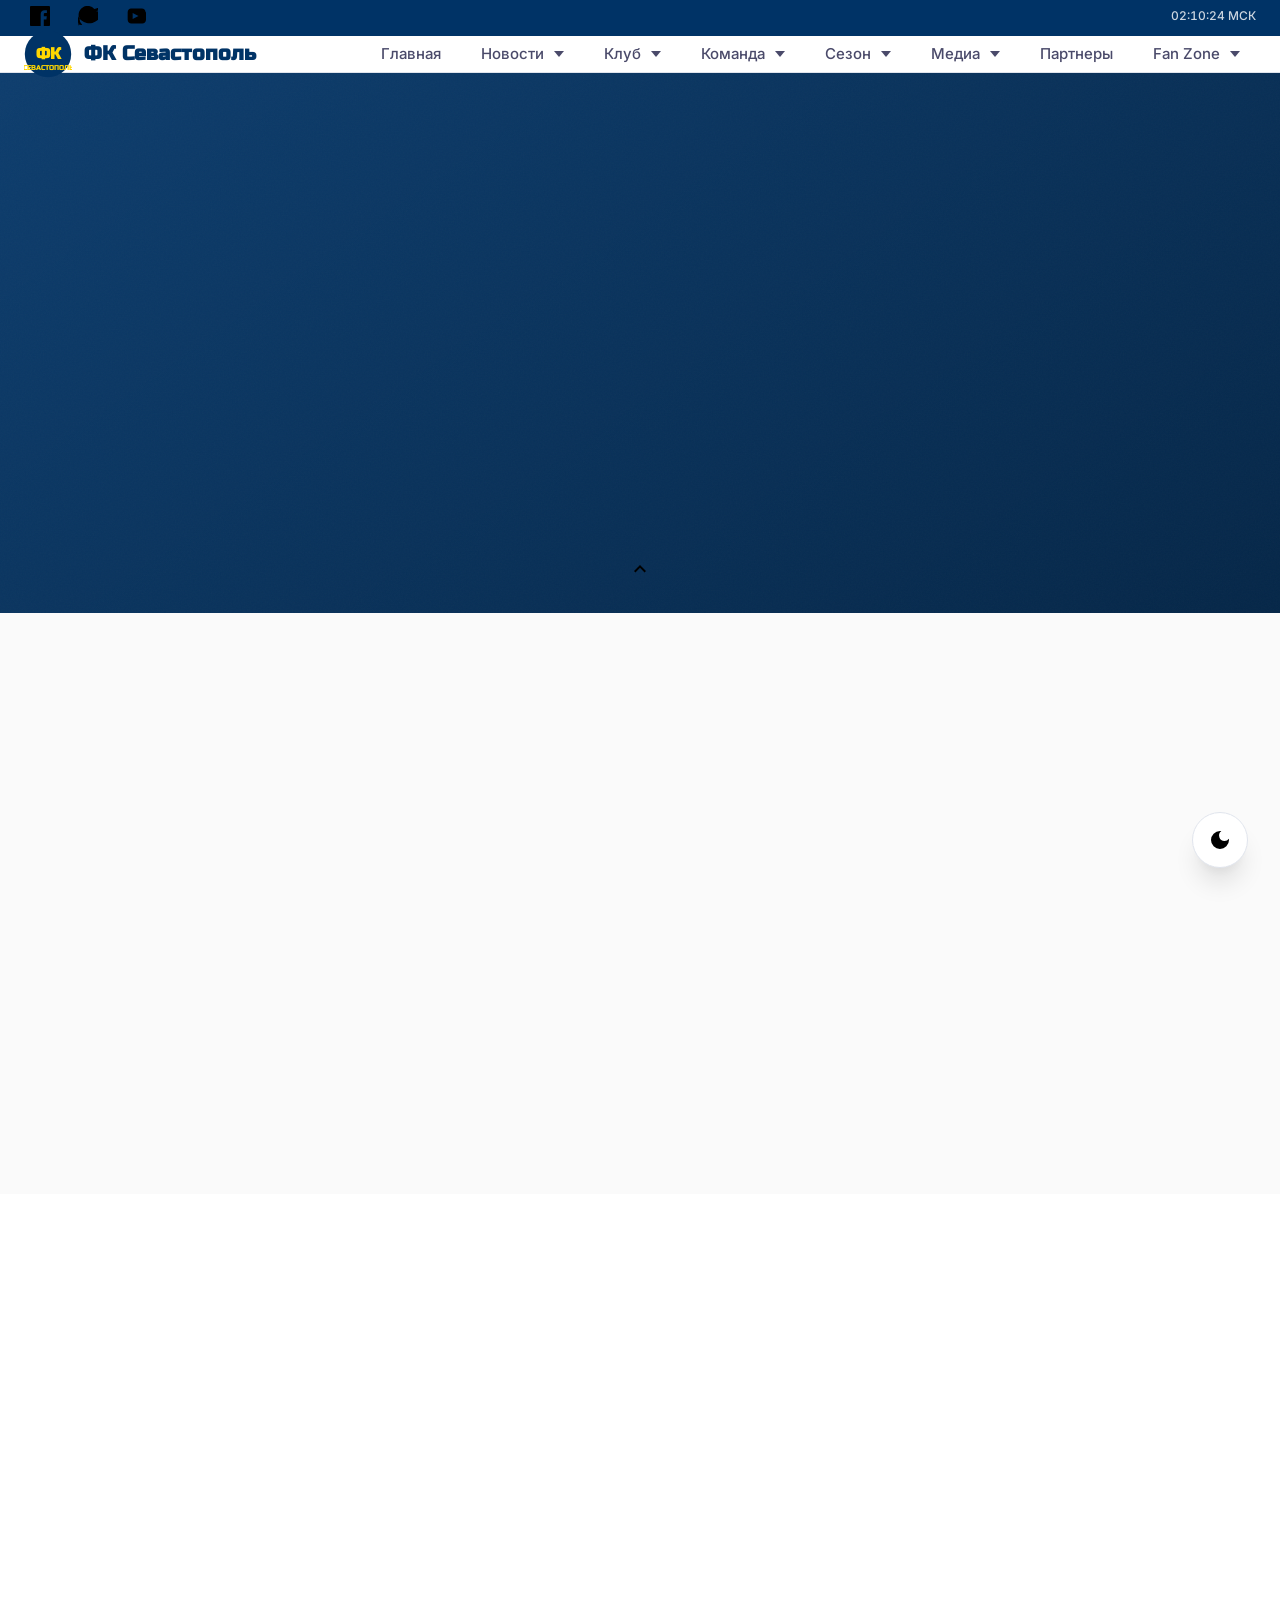
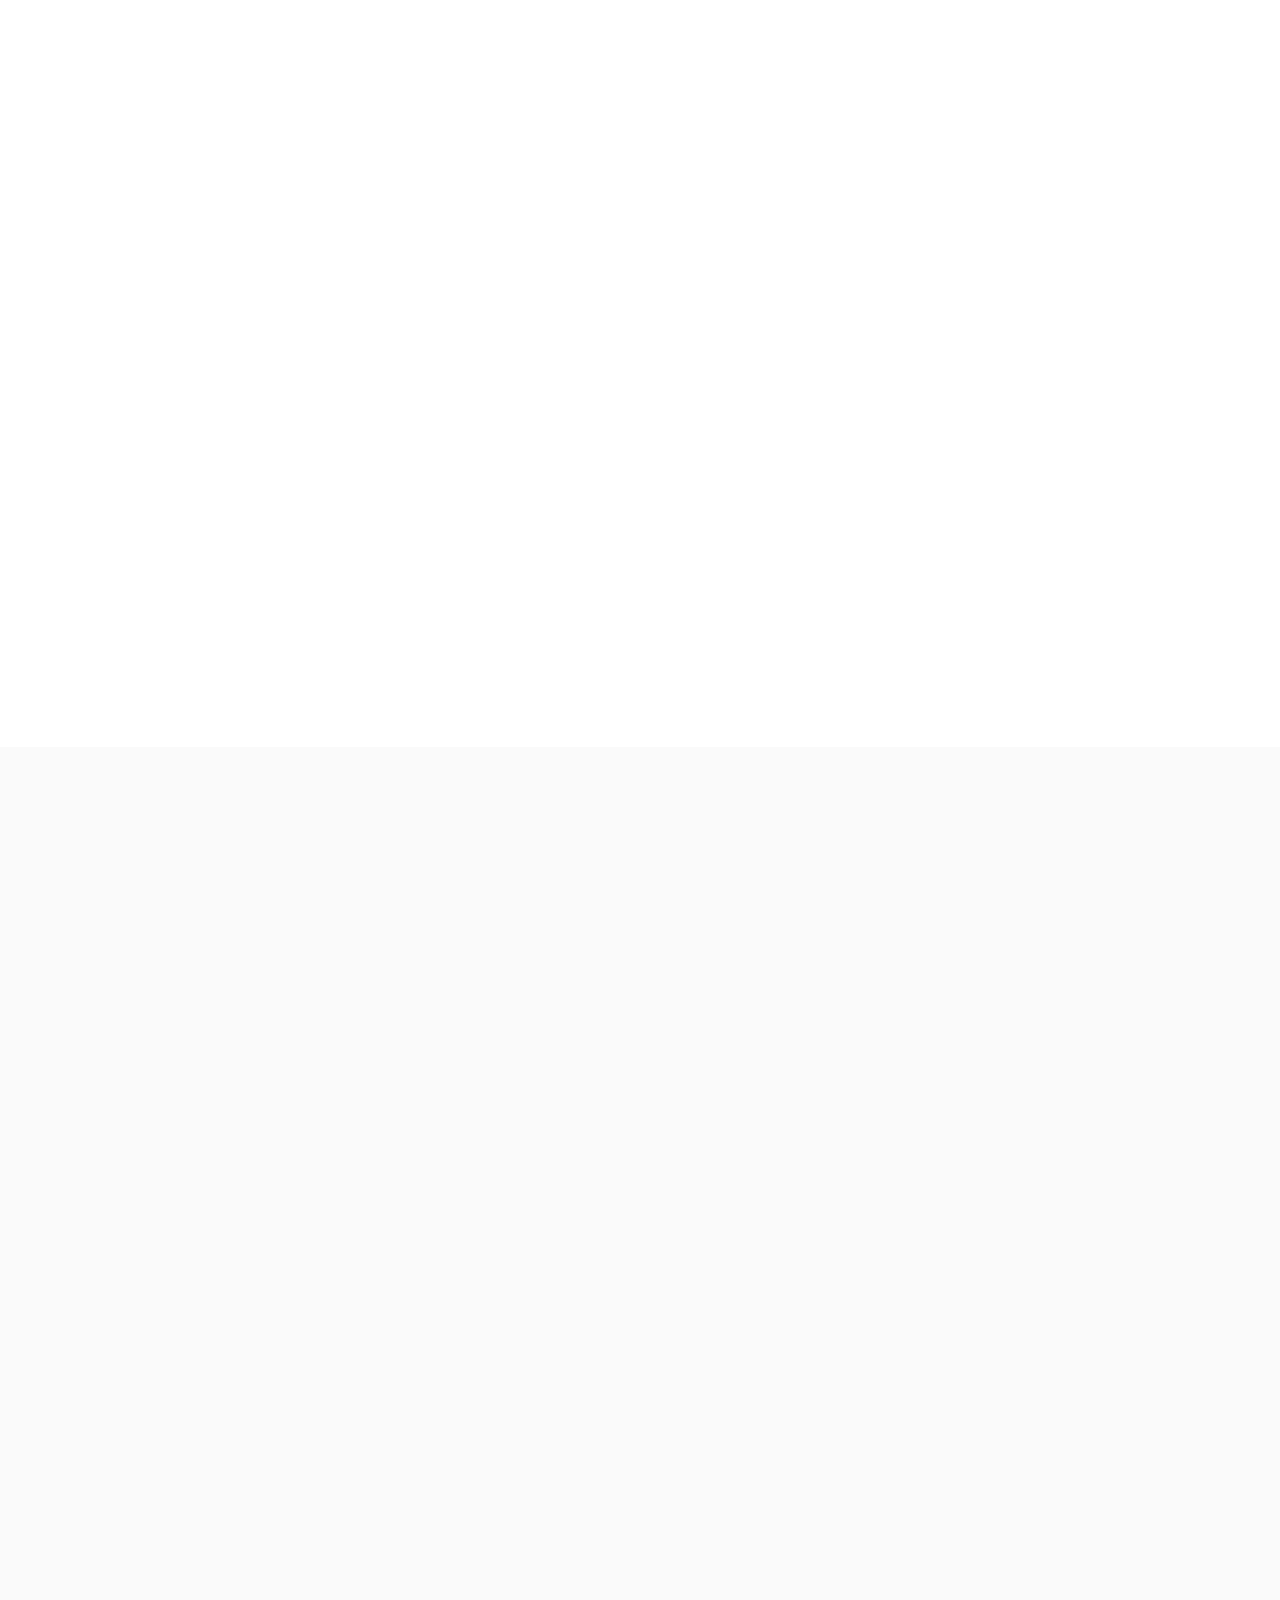
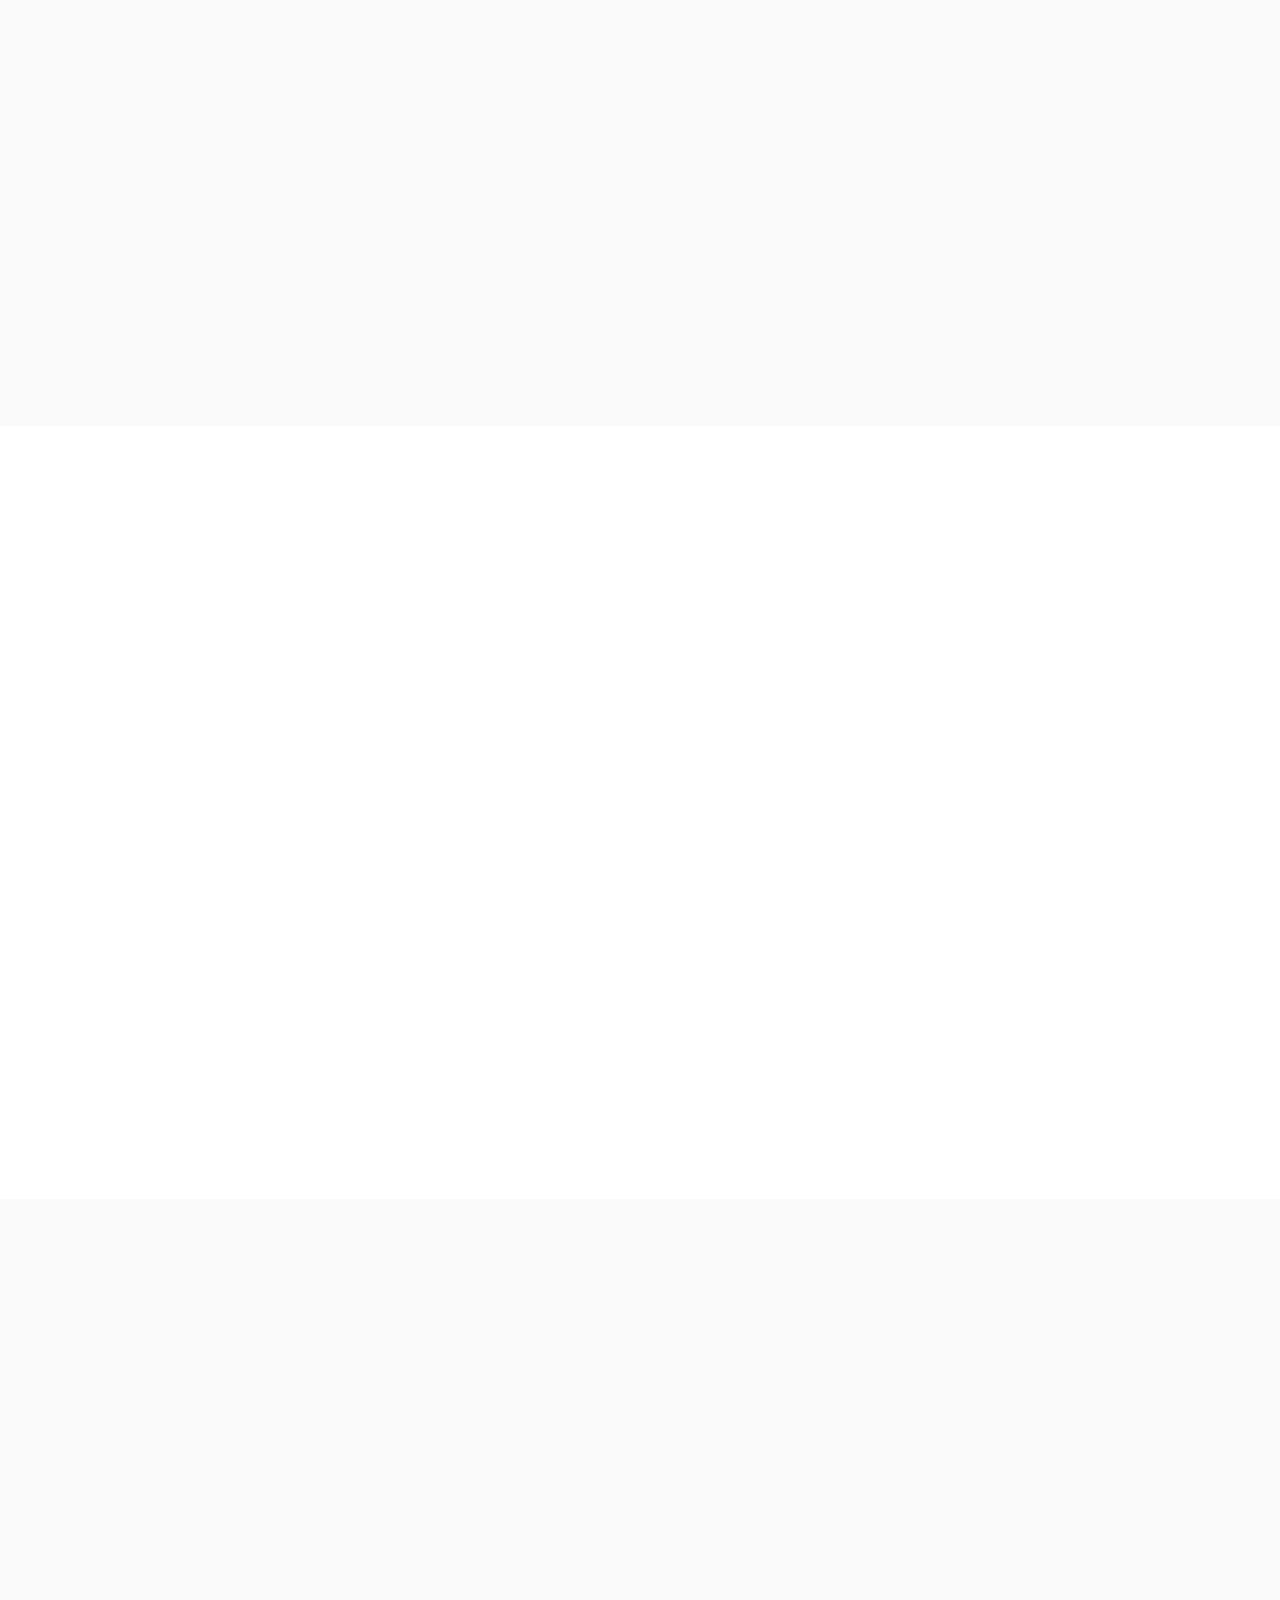
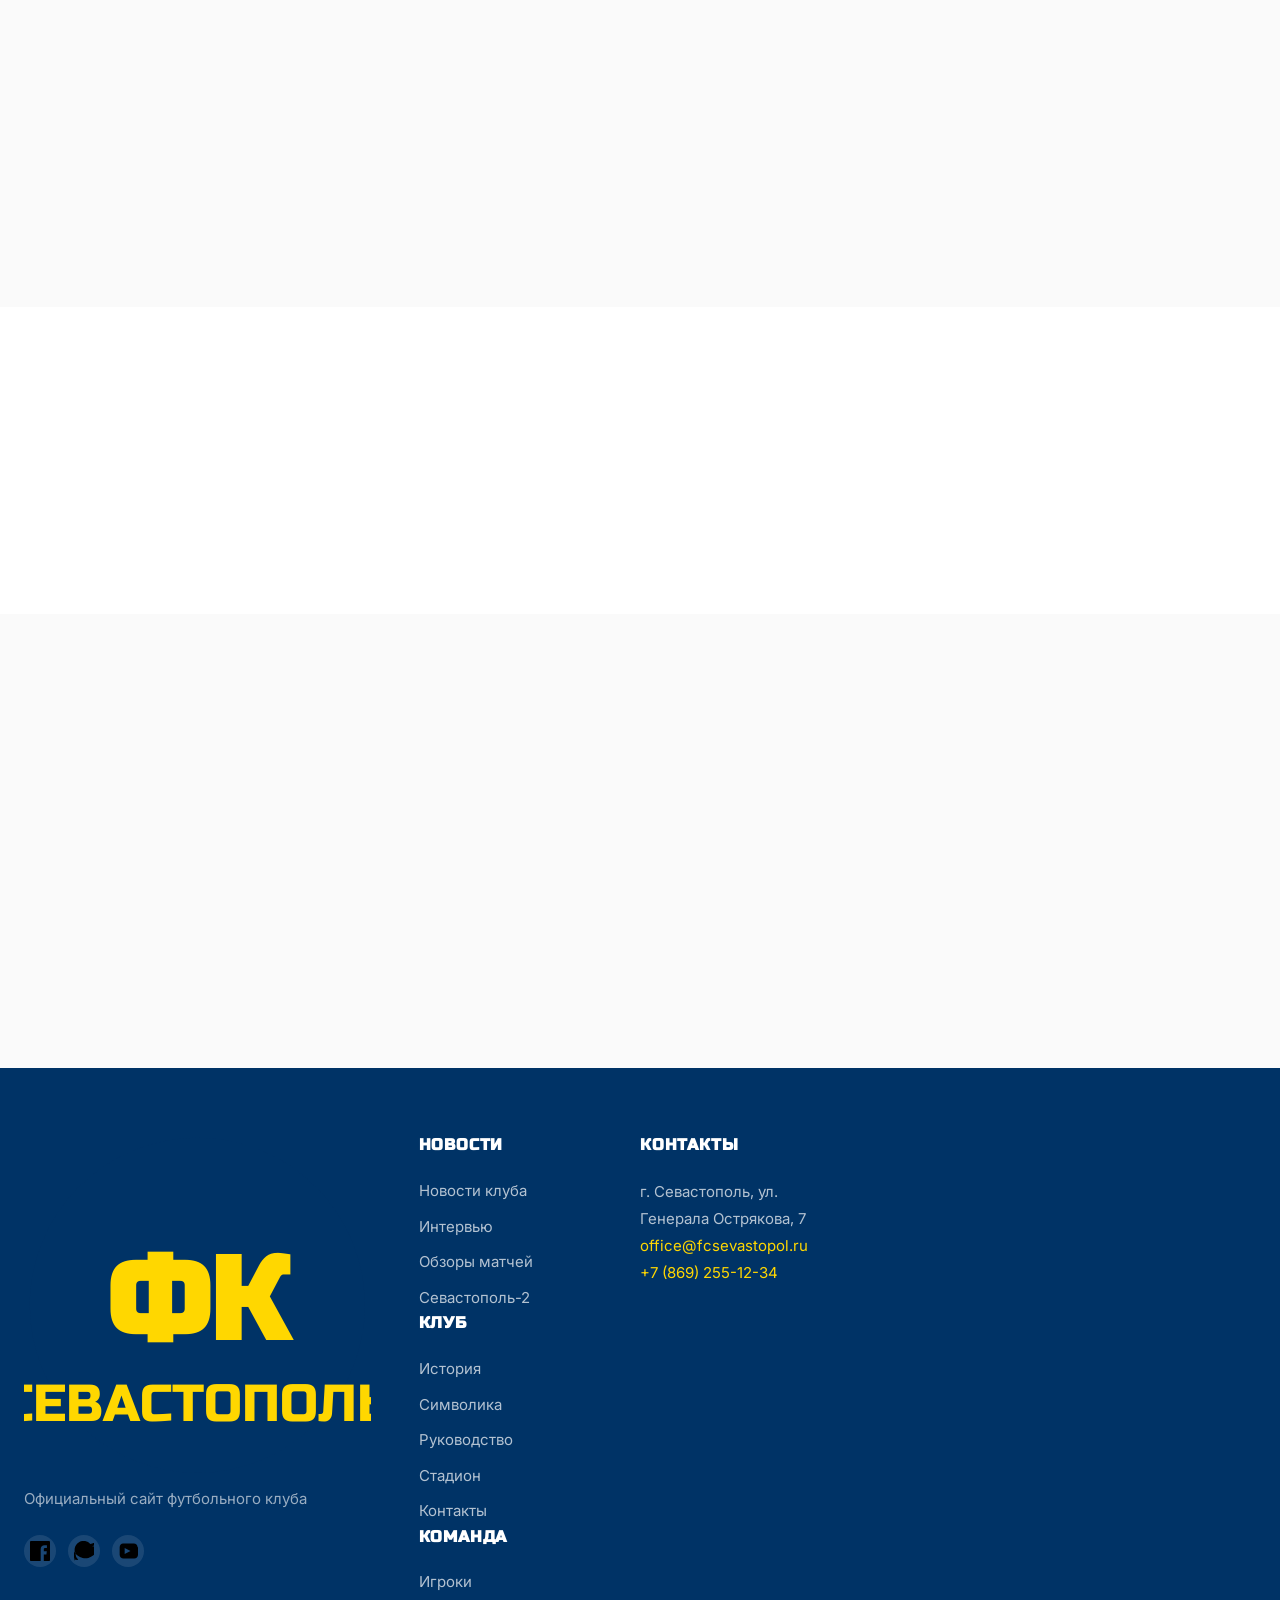
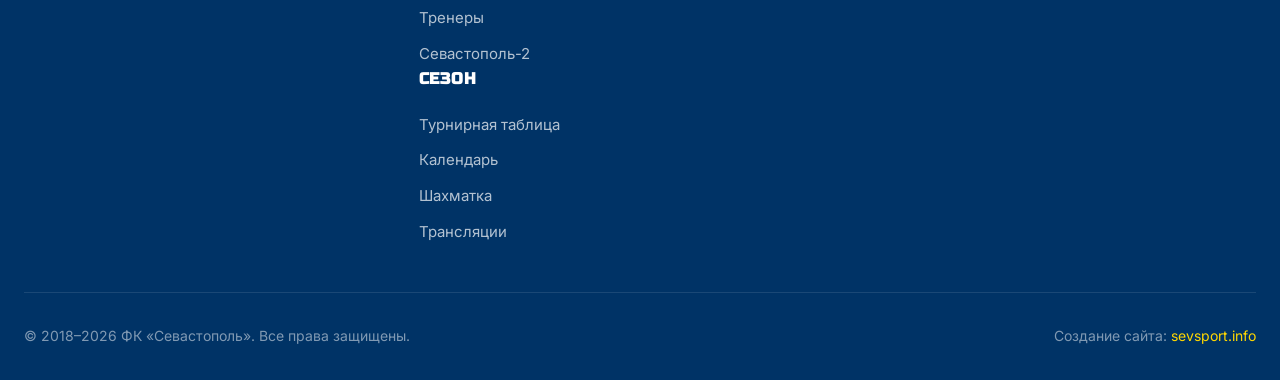
==== index.html @ 40287271 "feat: Initial commit - Modern FC Sevastopol website for GitHub Pages - Ultra-modern responsive desig" ====
<!DOCTYPE html>
<html lang="ru">
<head>
    <meta charset="UTF-8">
    <meta name="viewport" content="width=device-width, initial-scale=1.0">
    <meta name="description" content="Официальный сайт ФК Севастополь — новости, состав, турнирная таблица, календарь матчей, медиа, билеты.">
    <meta name="theme-color" content="#003366">
    <title>ФК Севастополь — Официальный сайт</title>
    <link rel="preconnect" href="https://fonts.googleapis.com">
    <link rel="preconnect" href="https://fonts.gstatic.com" crossorigin>
    <link href="https://fonts.googleapis.com/css2?family=Inter:wght@300;400;500;600;700;800&family=Russo+One&display=swap" rel="stylesheet">
    <link rel="stylesheet" href="css/main.css">
    <link rel="manifest" href="manifest.json">
    <link rel="apple-touch-icon" href="images/icon-192.png">
    <link rel="icon" type="image/png" sizes="32x32" href="images/favicon-32.png">
    <link rel="icon" type="image/png" sizes="16x16" href="images/favicon-16.png">
</head>
<body>
    <a href="#main" class="skip-link">Перейти к основному контенту</a>
    
    <header class="header" role="banner">
        <div class="header__top">
            <div class="container">
                <div class="header__top-inner">
                    <div class="header__social">
                        <a href="https://vk.com/fcsevastopol_ru" target="_blank" rel="noopener" aria-label="ВКонтакте" class="social-link">
                            <svg class="icon" viewBox="0 0 24 24"><path d="M22.676 0H1.324C.594 0 0 .593 0 1.324v21.352C0 23.407.593 24 1.324 24h11.494v-9.294H9.69V15.34h3.13V9.797c0-3.116 1.897-4.815 4.674-4.815 1.324 0 2.463.099 2.795.143v3.24l-1.918.001c-1.504 0-1.795.715-1.795 1.763v2.313h3.587l-.467 3.63H16.56V24h6.116c.733 0 1.325-.592 1.325-1.324V1.324C24 .594 23.407 0 22.676 0z"/></svg>
                        </a>
                        <a href="https://t.me/fcsevastopol" target="_blank" rel="noopener" aria-label="Telegram" class="social-link">
                            <svg class="icon" viewBox="0 0 24 24"><path d="M23.998 6.184a21.62 21.62 0 0 1-2.234.755 10.85 10.85 0 0 0 4.777-6.035 21.75 21.75 0 0 1-6.89 2.64 10.83 10.83 0 0 0-18.57 9.96A10.8 10.8 0 0 0 1.78 14.23a10.84 10.84 0 0 0 3.295 8.395 10.84 10.84 0 0 1-4.9-.7v.13a10.84 10.84 0 0 0 8.737 6.28 10.83 10.83 0 0 1-5.382.21 10.82 10.82 0 0 0 10.146 7.515A21.69 21.69 0 0 1 0 12.185a15.02 15.02 0 0 0 23.31 5.025 15.08 15.08 0 0 0 4.898-9.087c0-.31-.004-.62-.01-.93a10.7 10.7 0 0 0 2.438-2.54A10.6 10.6 0 0 0 23.998 6.184z"/></svg>
                        </a>
                        <a href="https://rutube.ru/channel/40269762/" target="_blank" rel="noopener" aria-label="RuTube" class="social-link">
                            <svg class="icon" viewBox="0 0 24 24"><path d="M23.5 7.5c0-2.5-2-4.5-4.5-4.5h-13C4 3 2 5 2 7.5v9C2 19 4 21 6.5 21h13c2.5 0 4.5-2 4.5-4.5v-9zM8 15.5V8.5l7 3.5-7 3.5z"/></svg>
                        </a>
                    </div>
                    <div class="header__time" id="currentTime"></div>
                </div>
            </div>
        </div>
        <nav class="header__nav" role="navigation" aria-label="Главное меню">
            <div class="container">
                <a href="/" class="header__logo" aria-label="ФК Севастополь - главная">
                    <svg class="header__logo-icon" viewBox="0 0 120 120" aria-hidden="true">
                        <circle cx="60" cy="60" r="58" fill="#003366"/>
                        <text x="60" y="72" font-family="Russo One, sans-serif" font-size="40" fill="#FFD700" text-anchor="middle" font-weight="700">ФК</text>
                        <text x="60" y="100" font-family="Russo One, sans-serif" font-size="18" fill="#FFD700" text-anchor="middle">СЕВАСТОПОЛЬ</text>
                    </svg>
                    <span class="header__logo-text">ФК Севастополь</span>
                </a>
                <button class="header__burger" aria-expanded="false" aria-controls="mainMenu" aria-label="Открыть меню">
                    <span class="burger-line"></span>
                    <span class="burger-line"></span>
                    <span class="burger-line"></span>
                </button>
                <ul class="header__menu" id="mainMenu" role="menubar">
                    <li role="none"><a href="/" class="header__link" role="menuitem">Главная</a></li>
                    <li role="none" class="has-dropdown">
                        <button class="header__link header__dropdown-btn" aria-haspopup="true" aria-expanded="false" role="menuitem">Новости</button>
                        <ul class="header__dropdown" role="menu">
                            <li role="none"><a href="/news/club.html" role="menuitem">Новости клуба</a></li>
                            <li role="none"><a href="/news/interviews.html" role="menuitem">Интервью</a></li>
                            <li role="none"><a href="/news/reviews.html" role="menuitem">Обзоры матчей</a></li>
                            <li role="none"><a href="/news/sevastopol2.html" role="menuitem">Севастополь-2</a></li>
                            <li role="none"><a href="/news/press.html" role="menuitem">Обзор прессы</a></li>
                            <li role="none"><a href="/news/history.html" role="menuitem">Они — наша история!</a></li>
                        </ul>
                    </li>
                    <li role="none" class="has-dropdown">
                        <button class="header__link header__dropdown-btn" aria-haspopup="true" aria-expanded="false" role="menuitem">Клуб</button>
                        <ul class="header__dropdown" role="menu">
                            <li role="none"><a href="/club/history.html" role="menuitem">История</a></li>
                            <li role="none"><a href="/club/symbols.html" role="menuitem">Символика</a></li>
                            <li role="none"><a href="/club/management.html" role="menuitem">Руководство и администрация</a></li>
                            <li role="none"><a href="/club/stadium.html" role="menuitem">Стадион</a></li>
                            <li role="none"><a href="/club/accreditation.html" role="menuitem">Аккредитация СМИ</a></li>
                            <li role="none"><a href="/club/contacts.html" role="menuitem">Контакты</a></li>
                        </ul>
                    </li>
                    <li role="none" class="has-dropdown">
                        <button class="header__link header__dropdown-btn" aria-haspopup="true" aria-expanded="false" role="menuitem">Команда</button>
                        <ul class="header__dropdown" role="menu">
                            <li role="none"><a href="/team/players.html" role="menuitem">Игроки</a></li>
                            <li role="none"><a href="/team/coaches.html" role="menuitem">Тренеры и персонал</a></li>
                            <li role="none"><a href="/team/sevastopol2.html" role="menuitem">Севастополь-2</a></li>
                        </ul>
                    </li>
                    <li role="none" class="has-dropdown">
                        <button class="header__link header__dropdown-btn" aria-haspopup="true" aria-expanded="false" role="menuitem">Сезон</button>
                        <ul class="header__dropdown" role="menu">
                            <li role="none"><a href="/season/standings.html" role="menuitem">Турнирная таблица</a></li>
                            <li role="none"><a href="/season/calendar.html" role="menuitem">Календарь игр</a></li>
                            <li role="none"><a href="/season/chess.html" role="menuitem">Шахматка</a></li>
                            <li role="none"><a href="/season/broadcast.html" role="menuitem">Трансляция матчей</a></li>
                            <li role="none" class="dropdown-divider"></li>
                            <li role="none"><a href="/season/league2.html" role="menuitem">Лига Содружества</a></li>
                        </ul>
                    </li>
                    <li role="none" class="has-dropdown">
                        <button class="header__link header__dropdown-btn" aria-haspopup="true" aria-expanded="false" role="menuitem">Медиа</button>
                        <ul class="header__dropdown" role="menu">
                            <li role="none"><a href="/media/photos.html" role="menuitem">Фото</a></li>
                            <li role="none"><a href="/media/video.html" role="menuitem">Видео</a></li>
                            <li role="none"><a href="/media/programs.html" role="menuitem">Программки</a></li>
                        </ul>
                    </li>
                    <li role="none"><a href="/partners.html" class="header__link" role="menuitem">Партнеры</a></li>
                    <li role="none" class="has-dropdown">
                        <button class="header__link header__dropdown-btn" aria-haspopup="true" aria-expanded="false" role="menuitem">Fan Zone</button>
                        <ul class="header__dropdown" role="menu">
                            <li role="none"><a href="/fan/tickets.html" role="menuitem">Билеты и абонементы</a></li>
                            <li role="none"><a href="https://sevastopol.kassa24.ru/event/fk-sevastopol-fk-astrahan-kopia#sh" target="_blank" rel="noopener" role="menuitem">Билеты онлайн</a></li>
                            <li role="none"><a href="https://sevcsp.ru/vip-na-matchi-futbolnogo-kluba-sevastopol/" target="_blank" rel="noopener" role="menuitem">VIP-трибуна</a></li>
                            <li role="none"><a href="/fan/rules.html" role="menuitem">Правила пользования сайтом</a></li>
                        </ul>
                    </li>
                </ul>
            </div>
        </nav>
    </header>

    <main id="main" role="main">
        <section class="hero" aria-labelledby="hero-title">
            <div class="hero__bg" aria-hidden="true"></div>
            <div class="container">
                <div class="hero__content">
                    <h1 id="hero-title" class="hero__title">ФК Севастополь</h1>
                    <p class="hero__subtitle">LEON — Вторая лига Б, группа 1</p>
                    <div class="hero__stats">
                        <div class="stat">
                            <span class="stat__value" id="currentPosition">1</span>
                            <span class="stat__label">место в таблице</span>
                        </div>
                        <div class="stat">
                            <span class="stat__value" id="currentPoints">50</span>
                            <span class="stat__label">очков</span>
                        </div>
                        <div class="stat">
                            <span class="stat__value" id="currentMatches">21</span>
                            <span class="stat__label">игр сыграно</span>
                        </div>
                        <div class="stat">
                            <span class="stat__value" id="currentGD">+21</span>
                            <span class="stat__label">разница мячей</span>
                        </div>
                    </div>
                    <a href="#next-match" class="btn btn--primary btn--large">Ближайший матч</a>
                </div>
            </div>
            <div class="hero__scroll" aria-hidden="true">
                <svg viewBox="0 0 24 24"><path d="M7.41 15.41L12 10.83l4.59 4.58L18 14l-6-6-6 6z"/></svg>
            </div>
        </section>

        <section id="next-match" class="next-match" aria-labelledby="next-match-title">
            <div class="container">
                <header class="section-header">
                    <h2 id="next-match-title" class="section-title">Ближайший матч</h2>
                    <a href="/season/calendar.html" class="section-link">Календарь<i class="icon-arrow"></i></a>
                </header>
                <article class="match-card match-card--featured" id="nextMatchCard">
                    <div class="match-card__status match-card__status--upcoming">Предстоит</div>
                    <div class="match-card__teams">
                        <div class="match-team match-team--home">
                            <div class="match-team__crest" aria-hidden="true"></div>
                            <div class="match-team__info">
                                <span class="match-team__name">ФК Севастополь</span>
                                <span class="match-team__city">Севастополь</span>
                            </div>
                        </div>
                        <div class="match-card__vs">
                            <span class="match-card__score" id="nextMatchScore">— : —</span>
                            <time class="match-card__datetime" id="nextMatchDateTime"></time>
                        </div>
                        <div class="match-team match-team--away">
                            <div class="match-team__info">
                                <span class="match-team__name" id="nextMatchOpponent">Рубин Ялта</span>
                                <span class="match-team__city" id="nextMatchOpponentCity">Ялта</span>
                            </div>
                            <div class="match-team__crest" aria-hidden="true"></div>
                        </div>
                    </div>
                    <div class="match-card__venue" id="nextMatchVenue">Стадион СОК им. 200-летия Севастополя</div>
                    <a href="#" class="btn btn--outline match-card__link">Матч-центр</a>
                </article>
            </div>
        </section>

        <section class="latest-news" aria-labelledby="news-title">
            <div class="container">
                <header class="section-header">
                    <h2 id="news-title" class="section-title">Последние новости</h2>
                    <a href="/news/all.html" class="section-link">Все новости<i class="icon-arrow"></i></a>
                </header>
                <div class="news-grid" id="newsGrid" role="list"></div>
            </div>
        </section>

        <section class="standings-preview" aria-labelledby="standings-title">
            <div class="container">
                <header class="section-header">
                    <h2 id="standings-title" class="section-title">Турнирная таблица</h2>
                    <a href="/season/standings.html" class="section-link">Подробная таблица<i class="icon-arrow"></i></a>
                </header>
                <div class="standings-wrapper">
                    <table class="standings-table" id="standingsTable" role="table" aria-label="Турнирная таблица LEON Вторая лига Б группа 1">
                        <thead>
                            <tr>
                                <th scope="col" class="standings__col--pos">#</th>
                                <th scope="col" class="standings__col--team">Команда</th>
                                <th scope="col" class="standings__col--played">И</th>
                                <th scope="col" class="standings__col--record">В/Н/П</th>
                                <th scope="col" class="standings__col--goals">М</th>
                                <th scope="col" class="standings__col--pts">О</th>
                            </tr>
                        </thead>
                        <tbody id="standingsBody"></tbody>
                    </table>
                </div>
            </div>
        </section>

        <section class="top-scorers" aria-labelledby="scorers-title">
            <div class="container">
                <header class="section-header">
                    <h2 id="scorers-title" class="section-title">Бомбардиры</h2>
                    <a href="/team/players.html" class="section-link">Все игроки<i class="icon-arrow"></i></a>
                </header>
                <div class="scorers-grid" id="scorersGrid" role="list"></div>
            </div>
        </section>

        <section class="media-preview" aria-labelledby="media-title">
            <div class="container">
                <header class="section-header">
                    <h2 id="media-title" class="section-title">Медиа</h2>
                    <a href="/media/photos.html" class="section-link">Все альбомы<i class="icon-arrow"></i></a>
                </header>
                <div class="media-tabs" role="tablist" aria-label="Типы медиа">
                    <button class="media-tab media-tab--active" role="tab" aria-selected="true" aria-controls="photos-panel" id="tab-photos">Фото</button>
                    <button class="media-tab" role="tab" aria-selected="false" aria-controls="video-panel" id="tab-video">Видео</button>
                </div>
                <div class="media-panels">
                    <div class="media-panel media-panel--active" role="tabpanel" id="photos-panel" aria-labelledby="tab-photos">
                        <div class="gallery-grid" id="galleryGrid" role="list"></div>
                    </div>
                    <div class="media-panel" role="tabpanel" id="video-panel" aria-labelledby="tab-video">
                        <div class="video-grid" id="videoGrid" role="list"></div>
                    </div>
                </div>
            </div>
        </section>

        <section class="partners" aria-labelledby="partners-title">
            <div class="container">
                <header class="section-header">
                    <h2 id="partners-title" class="section-title">Партнеры</h2>
                </header>
                <div class="partners-grid" id="partnersGrid" role="list"></div>
            </div>
        </section>

        <section class="birthdays" aria-labelledby="birthdays-title">
            <div class="container">
                <header class="section-header">
                    <h2 id="birthdays-title" class="section-title">Дни рождения</h2>
                </header>
                <div class="birthdays-grid" id="birthdaysGrid" role="list"></div>
            </div>
        </section>
    </main>

    <footer class="footer" role="contentinfo">
        <div class="container">
            <div class="footer__grid">
                <div class="footer__brand">
                    <a href="/" class="footer__logo" aria-label="ФК Севастополь - главная">
                        <svg viewBox="0 0 120 120" aria-hidden="true">
                            <circle cx="60" cy="60" r="58" fill="#003366"/>
                            <text x="60" y="72" font-family="Russo One, sans-serif" font-size="40" fill="#FFD700" text-anchor="middle" font-weight="700">ФК</text>
                            <text x="60" y="100" font-family="Russo One, sans-serif" font-size="18" fill="#FFD700" text-anchor="middle">СЕВАСТОПОЛЬ</text>
                        </svg>
                    </a>
                    <p class="footer__tagline">Официальный сайт футбольного клуба</p>
                    <div class="footer__social">
                        <a href="https://vk.com/fcsevastopol_ru" target="_blank" rel="noopener" aria-label="ВКонтакте" class="social-link">
                            <svg class="icon" viewBox="0 0 24 24"><path d="M22.676 0H1.324C.594 0 0 .593 0 1.324v21.352C0 23.407.593 24 1.324 24h11.494v-9.294H9.69V15.34h3.13V9.797c0-3.116 1.897-4.815 4.674-4.815 1.324 0 2.463.099 2.795.143v3.24l-1.918.001c-1.504 0-1.795.715-1.795 1.763v2.313h3.587l-.467 3.63H16.56V24h6.116c.733 0 1.325-.592 1.325-1.324V1.324C24 .594 23.407 0 22.676 0z"/></svg>
                        </a>
                        <a href="https://t.me/fcsevastopol" target="_blank" rel="noopener" aria-label="Telegram" class="social-link">
                            <svg class="icon" viewBox="0 0 24 24"><path d="M23.998 6.184a21.62 21.62 0 0 1-2.234.755 10.85 10.85 0 0 0 4.777-6.035 21.75 21.75 0 0 1-6.89 2.64 10.83 10.83 0 0 0-18.57 9.96A10.8 10.8 0 0 0 1.78 14.23a10.84 10.84 0 0 0 3.295 8.395 10.84 10.84 0 0 1-4.9-.7v.13a10.84 10.84 0 0 0 8.737 6.28 10.83 10.83 0 0 1-5.382.21 10.82 10.82 0 0 0 10.146 7.515A21.69 21.69 0 0 1 0 12.185a15.02 15.02 0 0 0 23.31 5.025 15.08 15.08 0 0 0 4.898-9.087c0-.31-.004-.62-.01-.93a10.7 10.7 0 0 0 2.438-2.54A10.6 10.6 0 0 0 23.998 6.184z"/></svg>
                        </a>
                        <a href="https://rutube.ru/channel/40269762/" target="_blank" rel="noopener" aria-label="RuTube" class="social-link">
                            <svg class="icon" viewBox="0 0 24 24"><path d="M23.5 7.5c0-2.5-2-4.5-4.5-4.5h-13C4 3 2 5 2 7.5v9C2 19 4 21 6.5 21h13c2.5 0 4.5-2 4.5-4.5v-9zM8 15.5V8.5l7 3.5-7 3.5z"/></svg>
                        </a>
                    </div>
                </div>
                <nav class="footer__nav" aria-label="Навигация по сайту">
                    <div class="footer__col">
                        <h3 class="footer__heading">Новости</h3>
                        <ul>
                            <li><a href="/news/club.html">Новости клуба</a></li>
                            <li><a href="/news/interviews.html">Интервью</a></li>
                            <li><a href="/news/reviews.html">Обзоры матчей</a></li>
                            <li><a href="/news/sevastopol2.html">Севастополь-2</a></li>
                        </ul>
                    </div>
                    <div class="footer__col">
                        <h3 class="footer__heading">Клуб</h3>
                        <ul>
                            <li><a href="/club/history.html">История</a></li>
                            <li><a href="/club/symbols.html">Символика</a></li>
                            <li><a href="/club/management.html">Руководство</a></li>
                            <li><a href="/club/stadium.html">Стадион</a></li>
                            <li><a href="/club/contacts.html">Контакты</a></li>
                        </ul>
                    </div>
                    <div class="footer__col">
                        <h3 class="footer__heading">Команда</h3>
                        <ul>
                            <li><a href="/team/players.html">Игроки</a></li>
                            <li><a href="/team/coaches.html">Тренеры</a></li>
                            <li><a href="/team/sevastopol2.html">Севастополь-2</a></li>
                        </ul>
                    </div>
                    <div class="footer__col">
                        <h3 class="footer__heading">Сезон</h3>
                        <ul>
                            <li><a href="/season/standings.html">Турнирная таблица</a></li>
                            <li><a href="/season/calendar.html">Календарь</a></li>
                            <li><a href="/season/chess.html">Шахматка</a></li>
                            <li><a href="/season/broadcast.html">Трансляции</a></li>
                        </ul>
                    </div>
                </nav>
                <div class="footer__contact">
                    <h3 class="footer__heading">Контакты</h3>
                    <address class="footer__address">
                        <p>г. Севастополь, ул. Генерала Острякова, 7</p>
                        <p><a href="mailto:office@fcsevastopol.ru">office@fcsevastopol.ru</a></p>
                        <p><a href="tel:+78692551234">+7 (869) 255-12-34</a></p>
                    </address>
                </div>
            </div>
            <div class="footer__bottom">
                <p class="footer__copyright">© 2018–2026 ФК «Севастополь». Все права защищены.</p>
                <p class="footer__credits">Создание сайта: <a href="https://sevfootball.info" target="_blank" rel="noopener">sevsport.info</a></p>
            </div>
        </div>
    </footer>

    <div class="theme-toggle" id="themeToggle" role="button" aria-label="Переключить тему" aria-pressed="false" tabindex="0">
        <svg class="icon-sun" viewBox="0 0 24 24" aria-hidden="true"><circle cx="12" cy="12" r="5"/><g stroke="currentColor" stroke-width="2"><line x1="12" y1="1" x2="12" y2="3"/><line x1="12" y1="21" x2="12" y2="23"/><line x1="4.22" y1="4.22" x2="5.64" y2="5.64"/><line x1="18.36" y1="18.36" x2="19.78" y2="19.78"/><line x1="1" y1="12" x2="3" y2="12"/><line x1="21" y1="12" x2="23" y2="12"/><line x1="4.22" y1="19.78" x2="5.64" y2="18.36"/><line x1="18.36" y1="5.64" x2="19.78" y2="4.22"/></g></svg>
        <svg class="icon-moon" viewBox="0 0 24 24" aria-hidden="true"><path d="M12 3a9 9 0 1 0 9 9c0-.46-.04-.92-.1-1.36a5.389 5.389 0 0 1-4.4 2.26 5.403 5.403 0 0 1-3.14-9.8c-.44-.06-.9-.1-1.36-.1z"/></svg>
    </div>

    <script src="js/main.js" type="module"></script>
</body>
</html>
---- css/main.css ----
@charset "UTF-8";

:root {
    --color-primary: #003366;
    --color-primary-dark: #002244;
    --color-primary-light: #004488;
    --color-accent: #FFD700;
    --color-accent-dark: #E6C200;
    --color-accent-light: #FFF066;
    --color-success: #10B981;
    --color-warning: #F59E0B;
    --color-danger: #EF4444;
    --color-info: #3B82F6;

    --font-primary: 'Inter', -apple-system, BlinkMacSystemFont, 'Segoe UI', Roboto, sans-serif;
    --font-display: 'Russo One', 'Inter', sans-serif;

    --shadow-sm: 0 1px 2px rgba(0, 0, 0, 0.05);
    --shadow-md: 0 4px 6px -1px rgba(0, 0, 0, 0.1), 0 2px 4px -1px rgba(0, 0, 0, 0.06);
    --shadow-lg: 0 10px 15px -3px rgba(0, 0, 0, 0.1), 0 4px 6px -2px rgba(0, 0, 0, 0.05);
    --shadow-xl: 0 20px 25px -5px rgba(0, 0, 0, 0.1), 0 10px 10px -5px rgba(0, 0, 0, 0.04);
    --shadow-glow: 0 0 30px rgba(255, 215, 0, 0.3);

    --radius-sm: 6px;
    --radius-md: 10px;
    --radius-lg: 16px;
    --radius-xl: 24px;
    --radius-full: 9999px;

    --transition-fast: 150ms ease;
    --transition-base: 250ms ease;
    --transition-slow: 400ms ease;

    --container-max: 1280px;
    --header-height: 72px;
    --header-top-height: 36px;

    --color-bg: #FAFAFA;
    --color-bg-elevated: #FFFFFF;
    --color-bg-hover: #F0F4F8;
    --color-bg-active: #E8EEF4;
    --color-text: #1A1A2E;
    --color-text-secondary: #4A4A6A;
    --color-text-muted: #888899;
    --color-border: #E0E4EC;
    --color-border-focus: #003366;
    --color-overlay: rgba(0, 51, 102, 0.85);

    --gradient-primary: linear-gradient(135deg, var(--color-primary) 0%, var(--color-primary-dark) 100%);
    --gradient-accent: linear-gradient(135deg, var(--color-accent) 0%, var(--color-accent-dark) 100%);
    --gradient-hero: linear-gradient(145deg, rgba(0, 51, 102, 0.95) 0%, rgba(0, 34, 68, 0.98) 100%);
}

[data-theme="dark"] {
    --color-bg: #0A0E17;
    --color-bg-elevated: #111827;
    --color-bg-hover: #1E293B;
    --color-bg-active: #2D3A4F;
    --color-text: #F1F5F9;
    --color-text-secondary: #94A3B8;
    --color-text-muted: #64748B;
    --color-border: #1E293B;
    --color-border-focus: #FFD700;
    --color-overlay: rgba(0, 51, 102, 0.9);
    --shadow-glow: 0 0 30px rgba(255, 215, 0, 0.2);
}

*, *::before, *::after {
    box-sizing: border-box;
    margin: 0;
    padding: 0;
}

html {
    font-size: 16px;
    scroll-behavior: smooth;
    -webkit-font-smoothing: antialiased;
    -moz-osx-font-smoothing: grayscale;
}

@media (prefers-reduced-motion: reduce) {
    html { scroll-behavior: auto; }
    *, *::before, *::after {
        animation-duration: 0.01ms !important;
        animation-iteration-count: 1 !important;
        transition-duration: 0.01ms !important;
    }
}

body {
    font-family: var(--font-primary);
    font-size: 1rem;
    line-height: 1.6;
    color: var(--color-text);
    background-color: var(--color-bg);
    min-height: 100vh;
    display: flex;
    flex-direction: column;
    transition: background-color var(--transition-base), color var(--transition-base);
}

.skip-link {
    position: absolute;
    top: -100%;
    left: 50%;
    transform: translateX(-50%);
    padding: 0.75rem 1.5rem;
    background: var(--color-primary);
    color: white;
    font-weight: 600;
    border-radius: var(--radius-md);
    z-index: 10000;
    transition: top var(--transition-fast);
}
.skip-link:focus { top: 1rem; }

.container {
    width: 100%;
    max-width: var(--container-max);
    margin: 0 auto;
    padding: 0 1.5rem;
}

img { max-width: 100%; height: auto; display: block; }
a { color: inherit; text-decoration: none; }
ul { list-style: none; }
button { font: inherit; cursor: pointer; border: none; background: none; }
input, select, textarea { font: inherit; }
address { font-style: normal; }

.icon { width: 20px; height: 20px; display: inline-block; vertical-align: middle; }
.icon-sm { width: 16px; height: 16px; }
.icon-lg { width: 28px; height: 28px; }
.icon-xl { width: 40px; height: 40px; }

.btn {
    display: inline-flex;
    align-items: center;
    justify-content: center;
    gap: 0.5rem;
    padding: 0.875rem 1.75rem;
    font-weight: 600;
    font-size: 0.9375rem;
    border-radius: var(--radius-md);
    transition: all var(--transition-fast);
    white-space: nowrap;
}
.btn:focus-visible { outline: 2px solid var(--color-border-focus); outline-offset: 2px; }
.btn--primary {
    background: var(--gradient-accent);
    color: var(--color-primary);
    box-shadow: var(--shadow-md);
}
.btn--primary:hover { transform: translateY(-2px); box-shadow: var(--shadow-lg), var(--shadow-glow); }
.btn--primary:active { transform: translateY(0); }
.btn--outline {
    border: 2px solid var(--color-border);
    color: var(--color-text);
    background: var(--color-bg-elevated);
}
.btn--outline:hover { border-color: var(--color-primary); color: var(--color-primary); }
.btn--large { padding: 1.125rem 2.5rem; font-size: 1.0625rem; }
.btn--icon { padding: 0.75rem; }

.section-header {
    display: flex;
    align-items: center;
    justify-content: space-between;
    margin-bottom: 2rem;
    flex-wrap: wrap;
    gap: 1rem;
}
.section-title {
    font-family: var(--font-display);
    font-size: clamp(1.75rem, 4vw, 2.25rem);
    font-weight: 700;
    color: var(--color-text);
    letter-spacing: -0.02em;
}
.section-link {
    display: inline-flex;
    align-items: center;
    gap: 0.375rem;
    font-weight: 500;
    font-size: 0.9375rem;
    color: var(--color-primary);
    padding: 0.5rem 0.75rem;
    border-radius: var(--radius-sm);
    transition: all var(--transition-fast);
}
.section-link:hover { background: var(--color-bg-hover); }
.section-link .icon-arrow { transition: transform var(--transition-fast); }
.section-link:hover .icon-arrow { transform: translateX(4px); }

.header {
    position: sticky;
    top: 0;
    z-index: 1000;
    background: var(--color-bg-elevated);
    border-bottom: 1px solid var(--color-border);
    transition: all var(--transition-base);
}
.header__top {
    height: var(--header-top-height);
    background: var(--color-primary);
    color: rgba(255,255,255,0.8);
    font-size: 0.75rem;
    font-weight: 500;
}
.header__top-inner { display: flex; align-items: center; justify-content: space-between; height: 100%; }
.header__social { display: flex; gap: 1rem; }
.social-link {
    display: flex;
    align-items: center;
    justify-content: center;
    width: 32px;
    height: 32px;
    border-radius: var(--radius-full);
    color: rgba(255,255,255,0.8);
    transition: all var(--transition-fast);
}
.social-link:hover { background: rgba(255,255,255,0.1); color: var(--color-accent); }
.header__time { font-variant-numeric: tabular-nums; }

.header__nav { height: calc(var(--header-height) - var(--header-top-height)); }
.header__nav .container { display: flex; align-items: center; justify-content: space-between; height: 100%; }
.header__logo { display: flex; align-items: center; gap: 0.75rem; flex-shrink: 0; }
.header__logo-icon { width: 48px; height: 48px; flex-shrink: 0; }
.header__logo-text {
    font-family: var(--font-display);
    font-size: 1.25rem;
    font-weight: 700;
    color: var(--color-primary);
    white-space: nowrap;
}
.header__burger { display: none; flex-direction: column; justify-content: space-between; width: 28px; height: 20px; padding: 0; }
.burger-line { display: block; width: 100%; height: 3px; background: var(--color-text); border-radius: 2px; transition: all var(--transition-base); }
.header__burger[aria-expanded="true"] .burger-line:nth-child(1) { transform: translateY(8.5px) rotate(45deg); }
.header__burger[aria-expanded="true"] .burger-line:nth-child(2) { opacity: 0; }
.header__burger[aria-expanded="true"] .burger-line:nth-child(3) { transform: translateY(-8.5px) rotate(-45deg); }
.header__menu { display: flex; align-items: center; gap: 0.5rem; }
.header__link {
    display: flex;
    align-items: center;
    gap: 0.375rem;
    padding: 0.625rem 1rem;
    font-weight: 500;
    font-size: 0.9375rem;
    color: var(--color-text-secondary);
    border-radius: var(--radius-sm);
    transition: all var(--transition-fast);
    white-space: nowrap;
}
.header__link:hover, .header__link:focus-visible { color: var(--color-primary); background: var(--color-bg-hover); }
.has-dropdown { position: relative; }
.header__dropdown-btn { cursor: pointer; }
.header__dropdown-btn::after {
    content: '';
    width: 0; height: 0;
    border-left: 5px solid transparent;
    border-right: 5px solid transparent;
    border-top: 6px solid currentColor;
    margin-left: 0.25rem;
    transition: transform var(--transition-fast);
}
.has-dropdown[aria-expanded="true"] .header__dropdown-btn::after { transform: rotate(180deg); }
.header__dropdown {
    position: absolute;
    top: calc(100% + 8px);
    left: 0;
    min-width: 220px;
    padding: 0.75rem;
    background: var(--color-bg-elevated);
    border: 1px solid var(--color-border);
    border-radius: var(--radius-lg);
    box-shadow: var(--shadow-xl);
    opacity: 0;
    visibility: hidden;
    transform: translateY(-8px);
    transition: all var(--transition-base);
    z-index: 100;
}
.has-dropdown:hover .header__dropdown, .has-dropdown:focus-within .header__dropdown {
    opacity: 1; visibility: visible; transform: translateY(0);
}
.header__dropdown[role="menu"] { display: flex; flex-direction: column; gap: 0.25rem; }
.header__dropdown [role="menuitem"] {
    padding: 0.75rem 1rem;
    font-weight: 500;
    font-size: 0.9375rem;
    color: var(--color-text);
    border-radius: var(--radius-sm);
    transition: all var(--transition-fast);
}
.header__dropdown [role="menuitem"]:hover { background: var(--color-bg-hover); color: var(--color-primary); }
.dropdown-divider { height: 1px; background: var(--color-border); margin: 0.5rem 0; }

.hero {
    position: relative;
    min-height: 60vh;
    display: flex;
    align-items: center;
    justify-content: center;
    overflow: hidden;
}
.hero__bg {
    position: absolute;
    inset: 0;
    background: var(--gradient-hero);
    z-index: -2;
}
.hero__bg::before {
    content: '';
    position: absolute;
    inset: 0;
    background-image: url("data:image/svg+xml,%3Csvg viewBox='0 0 400 400' xmlns='http://www.w3.org/2000/svg'%3E%3Cfilter id='noiseFilter'%3E%3CfeTurbulence type='fractalNoise' baseFrequency='0.9' numOctaves='3' stitchTiles='stitch'/%3E%3C/filter%3E%3Crect width='100%25' height='100%25' filter='url(%23noiseFilter)'/%3E%3C/svg%3E");
    opacity: 0.03;
    pointer-events: none;
}
.hero__content { text-align: center; padding: 4rem 1.5rem; max-width: 800px; }
.hero__title {
    font-family: var(--font-display);
    font-size: clamp(2.5rem, 6vw, 4.5rem);
    font-weight: 700;
    line-height: 1.1;
    color: white;
    letter-spacing: -0.03em;
    margin-bottom: 0.5rem;
    text-shadow: 0 4px 24px rgba(0,0,0,0.3);
}
.hero__subtitle {
    font-size: clamp(1.125rem, 2.5vw, 1.5rem);
    color: var(--color-accent);
    font-weight: 500;
    margin-bottom: 2.5rem;
    letter-spacing: 0.05em;
    text-transform: uppercase;
}
.hero__stats {
    display: grid;
    grid-template-columns: repeat(4, 1fr);
    gap: 1.5rem;
    margin-bottom: 3rem;
}
.stat { text-align: center; }
.stat__value {
    display: block;
    font-family: var(--font-display);
    font-size: clamp(2rem, 4vw, 3rem);
    font-weight: 700;
    color: var(--color-accent);
    line-height: 1.2;
}
.stat__label {
    display: block;
    font-size: 0.875rem;
    color: rgba(255,255,255,0.7);
    margin-top: 0.25rem;
    text-transform: uppercase;
    letter-spacing: 0.05em;
}
.hero__scroll {
    position: absolute;
    bottom: 2rem;
    left: 50%;
    transform: translateX(-50%);
    display: flex;
    flex-direction: column;
    align-items: center;
    gap: 0.5rem;
    color: rgba(255,255,255,0.6);
    font-size: 0.75rem;
    text-transform: uppercase;
    letter-spacing: 0.1em;
    animation: bounce 2s infinite;
}
.hero__scroll svg { width: 24px; height: 24px; }
@keyframes bounce { 0%, 20%, 50%, 80%, 100% { transform: translateX(-50%) translateY(0); } 40% { transform: translateX(-50%) translateY(-10px); } 60% { transform: translateX(-50%) translateY(-5px); } }

.next-match { padding: 5rem 0; }
.match-card {
    background: var(--color-bg-elevated);
    border: 1px solid var(--color-border);
    border-radius: var(--radius-xl);
    padding: 2rem;
    position: relative;
    overflow: hidden;
    transition: all var(--transition-base);
}
.match-card:hover { border-color: var(--color-primary); box-shadow: var(--shadow-lg); }
.match-card--featured { padding: 2.5rem; }
.match-card__status {
    position: absolute;
    top: 1.5rem;
    right: 1.5rem;
    padding: 0.375rem 1rem;
    font-size: 0.75rem;
    font-weight: 600;
    text-transform: uppercase;
    letter-spacing: 0.05em;
    border-radius: var(--radius-full);
}
.match-card__status--upcoming { background: var(--color-info); color: white; }
.match-card__status--live { background: var(--color-danger); color: white; animation: pulse 2s infinite; }
.match-card__status--finished { background: var(--color-success); color: white; }
@keyframes pulse { 0%, 100% { opacity: 1; } 50% { opacity: 0.6; } }
.match-card__teams { display: flex; align-items: center; justify-content: space-between; gap: 2rem; }
.match-team { display: flex; align-items: center; gap: 1rem; flex: 1; }
.match-team--away { flex-direction: row-reverse; text-align: right; }
.match-team__crest {
    width: 64px;
    height: 64px;
    border-radius: var(--radius-full);
    background: var(--gradient-primary);
    display: flex;
    align-items: center;
    justify-content: center;
    flex-shrink: 0;
    box-shadow: var(--shadow-md);
}
.match-team__crest::before { content: '⚽'; font-size: 1.75rem; }
.match-team__name { display: block; font-weight: 600; font-size: 1.125rem; color: var(--color-text); }
.match-team__city { display: block; font-size: 0.875rem; color: var(--color-text-muted); }
.match-card__vs { display: flex; flex-direction: column; align-items: center; gap: 0.5rem; flex-shrink: 0; }
.match-card__score {
    font-family: var(--font-display);
    font-size: 2.5rem;
    font-weight: 700;
    color: var(--color-primary);
    letter-spacing: 0.1em;
}
.match-card__datetime { font-size: 0.875rem; color: var(--color-text-muted); }
.match-card__venue {
    display: flex;
    align-items: center;
    justify-content: center;
    gap: 0.5rem;
    margin-top: 1.5rem;
    padding-top: 1.5rem;
    border-top: 1px solid var(--color-border);
    font-size: 0.9375rem;
    color: var(--color-text-secondary);
}
.match-card__venue::before { content: '📍'; font-size: 1rem; }
.match-card__link { margin-top: 1.5rem; width: 100%; max-width: 300px; margin-left: auto; margin-right: auto; display: block; }

.latest-news { padding: 5rem 0; background: var(--color-bg-elevated); }
.news-grid {
    display: grid;
    grid-template-columns: repeat(auto-fit, minmax(320px, 1fr));
    gap: 1.5rem;
}
.news-card {
    background: var(--color-bg);
    border: 1px solid var(--color-border);
    border-radius: var(--radius-lg);
    overflow: hidden;
    transition: all var(--transition-base);
    display: flex;
    flex-direction: column;
}
.news-card:hover { transform: translateY(-4px); box-shadow: var(--shadow-xl); border-color: var(--color-primary); }
.news-card__image { aspect-ratio: 16/9; overflow: hidden; background: var(--color-bg-hover); }
.news-card__image img { width: 100%; height: 100%; object-fit: cover; transition: transform var(--transition-slow); }
.news-card:hover .news-card__image img { transform: scale(1.05); }
.news-card__content { padding: 1.5rem; display: flex; flex-direction: column; flex: 1; }
.news-card__meta { display: flex; align-items: center; gap: 1rem; margin-bottom: 0.75rem; font-size: 0.8125rem; color: var(--color-text-muted); }
.news-card__category {
    padding: 0.25rem 0.625rem;
    background: var(--color-primary);
    color: white;
    font-weight: 600;
    font-size: 0.6875rem;
    text-transform: uppercase;
    letter-spacing: 0.05em;
    border-radius: var(--radius-sm);
}
.news-card__title {
    font-size: 1.125rem;
    font-weight: 600;
    line-height: 1.4;
    color: var(--color-text);
    margin-bottom: 0.5rem;
    transition: color var(--transition-fast);
}
.news-card:hover .news-card__title { color: var(--color-primary); }
.news-card__excerpt { font-size: 0.9375rem; color: var(--color-text-secondary); line-height: 1.6; flex: 1; display: -webkit-box; -webkit-line-clamp: 3; -webkit-box-orient: vertical; overflow: hidden; }

.standings-preview { padding: 5rem 0; }
.standings-wrapper { overflow-x: auto; -webkit-overflow-scrolling: touch; }
.standings-table { width: 100%; min-width: 600px; border-collapse: collapse; font-size: 0.9375rem; }
.standings-table thead { position: sticky; top: 0; z-index: 10; }
.standings-table th {
    padding: 1rem 1.25rem;
    text-align: left;
    font-weight: 600;
    font-size: 0.8125rem;
    text-transform: uppercase;
    letter-spacing: 0.05em;
    color: var(--color-text-muted);
    background: var(--color-bg-elevated);
    border-bottom: 2px solid var(--color-border);
    white-space: nowrap;
}
.standings-table td {
    padding: 1rem 1.25rem;
    border-bottom: 1px solid var(--color-border);
    vertical-align: middle;
    transition: background var(--transition-fast);
}
.standings-table tbody tr { transition: background var(--transition-fast); }
.standings-table tbody tr:hover { background: var(--color-bg-hover); }
.standings-table tbody tr:last-child td { border-bottom: none; }
.standings-table tbody tr.champion { background: linear-gradient(90deg, rgba(255,215,0,0.08) 0%, transparent 100%); }
.standings-table tbody tr.champion:hover { background: linear-gradient(90deg, rgba(255,215,0,0.12) 0%, var(--color-bg-hover) 100%); }
.standings-table tbody tr.relegation { background: linear-gradient(90deg, rgba(239,68,68,0.06) 0%, transparent 100%); }
.standings__col--pos { width: 50px; font-family: var(--font-display); font-weight: 700; color: var(--color-primary); }
.standings__col--team { width: 200px; }
.standings__col--played { width: 50px; text-align: center; font-variant-numeric: tabular-nums; }
.standings__col--record { width: 120px; text-align: center; font-variant-numeric: tabular-nums; font-family: var(--font-primary); }
.standings__col--goals { width: 100px; text-align: center; font-variant-numeric: tabular-nums; font-family: var(--font-primary); }
.standings__col--pts { width: 60px; text-align: right; font-family: var(--font-display); font-weight: 700; color: var(--color-primary); }
.standings-team { display: flex; align-items: center; gap: 0.75rem; }
.standings-team__crest { width: 32px; height: 32px; border-radius: var(--radius-full); background: var(--gradient-primary); display: flex; align-items: center; justify-content: center; flex-shrink: 0; }
.standings-team__crest::before { content: '⚽'; font-size: 0.875rem; }
.standings-team__name { font-weight: 600; color: var(--color-text); }

.top-scorers { padding: 5rem 0; background: var(--color-bg-elevated); }
.scorers-grid { display: grid; grid-template-columns: repeat(auto-fit, minmax(200px, 1fr)); gap: 1.5rem; }
.scorer-card {
    background: var(--color-bg);
    border: 1px solid var(--color-border);
    border-radius: var(--radius-lg);
    padding: 1.5rem;
    text-align: center;
    transition: all var(--transition-base);
    position: relative;
}
.scorer-card:hover { transform: translateY(-4px); box-shadow: var(--shadow-xl); border-color: var(--color-accent); }
.scorer-card::before {
    content: '';
    position: absolute;
    top: 0; left: 0; right: 0;
    height: 4px;
    background: var(--gradient-accent);
    border-radius: var(--radius-lg) var(--radius-lg) 0 0;
}
.scorer-card__rank {
    position: absolute;
    top: -12px;
    left: 50%;
    transform: translateX(-50%);
    width: 28px; height: 28px;
    border-radius: var(--radius-full);
    background: var(--gradient-accent);
    color: var(--color-primary);
    font-family: var(--font-display);
    font-weight: 700;
    font-size: 0.875rem;
    display: flex;
    align-items: center;
    justify-content: center;
    box-shadow: var(--shadow-md);
}
.scorer-card__photo { width: 80px; height: 80px; border-radius: var(--radius-full); margin: 0 auto 1rem; background: var(--color-bg-hover); object-fit: cover; border: 3px solid var(--color-bg); box-shadow: var(--shadow-md); }
.scorer-card__name { font-weight: 600; font-size: 1rem; color: var(--color-text); margin-bottom: 0.25rem; }
.scorer-card__position { font-size: 0.875rem; color: var(--color-text-muted); margin-bottom: 0.75rem; }
.scorer-card__goals {
    display: inline-flex;
    align-items: center;
    gap: 0.375rem;
    padding: 0.5rem 1rem;
    background: var(--gradient-accent);
    color: var(--color-primary);
    font-weight: 700;
    font-family: var(--font-display);
    border-radius: var(--radius-full);
    font-size: 0.9375rem;
}

.media-preview { padding: 5rem 0; }
.media-tabs { display: flex; gap: 0.5rem; margin-bottom: 2rem; border-bottom: 2px solid var(--color-border); padding-bottom: 0.5rem; }
.media-tab {
    padding: 0.75rem 1.5rem;
    font-weight: 600;
    font-size: 0.9375rem;
    color: var(--color-text-secondary);
    border-radius: var(--radius-md);
    transition: all var(--transition-fast);
    border: 2px solid transparent;
    margin-bottom: -2px;
}
.media-tab:hover { color: var(--color-primary); background: var(--color-bg-hover); }
.media-tab[aria-selected="true"] { color: var(--color-primary); border-color: var(--color-primary); background: var(--color-bg-hover); }
.media-panel { display: none; }
.media-panel--active { display: block; animation: fadeIn 0.3s ease; }
@keyframes fadeIn { from { opacity: 0; transform: translateY(8px); } to { opacity: 1; transform: translateY(0); } }
.gallery-grid {
    display: grid;
    grid-template-columns: repeat(auto-fill, minmax(200px, 1fr));
    gap: 1rem;
}
.gallery-item {
    aspect-ratio: 4/3;
    border-radius: var(--radius-md);
    overflow: hidden;
    background: var(--color-bg-hover);
    transition: all var(--transition-base);
}
.gallery-item:hover { transform: scale(1.02); box-shadow: var(--shadow-lg); }
.gallery-item img { width: 100%; height: 100%; object-fit: cover; transition: transform var(--transition-slow); }
.gallery-item:hover img { transform: scale(1.1); }
.video-grid {
    display: grid;
    grid-template-columns: repeat(auto-fit, minmax(300px, 1fr));
    gap: 1.5rem;
}
.video-card {
    background: var(--color-bg);
    border: 1px solid var(--color-border);
    border-radius: var(--radius-lg);
    overflow: hidden;
    transition: all var(--transition-base);
}
.video-card:hover { transform: translateY(-4px); box-shadow: var(--shadow-xl); border-color: var(--color-primary); }
.video-card__thumb { aspect-ratio: 16/9; position: relative; background: var(--color-primary); }
.video-card__thumb img { width: 100%; height: 100%; object-fit: cover; opacity: 0.8; transition: opacity var(--transition-base); }
.video-card:hover .video-card__thumb img { opacity: 1; }
.video-card__play {
    position: absolute;
    inset: 0;
    display: flex;
    align-items: center;
    justify-content: center;
    background: rgba(0,0,0,0.4);
    transition: background var(--transition-fast);
}
.video-card:hover .video-card__play { background: rgba(0,0,0,0.6); }
.video-card__play svg { width: 64px; height: 64px; color: white; filter: drop-shadow(0 4px 12px rgba(0,0,0,0.3)); transition: transform var(--transition-fast); }
.video-card:hover .video-card__play svg { transform: scale(1.1); }
.video-card__content { padding: 1.25rem; }
.video-card__title { font-weight: 600; font-size: 1rem; color: var(--color-text); margin-bottom: 0.5rem; }
.video-card__meta { font-size: 0.8125rem; color: var(--color-text-muted); }

.partners { padding: 5rem 0; background: var(--color-bg-elevated); }
.partners-grid {
    display: flex;
    flex-wrap: wrap;
    align-items: center;
    justify-content: center;
    gap: 2.5rem;
    padding: 1rem 0;
}
.partner-logo {
    max-height: 60px;
    max-width: 180px;
    filter: grayscale(1) opacity(0.6);
    transition: all var(--transition-base);
}
.partner-logo:hover { filter: grayscale(0) opacity(1); transform: scale(1.05); }

.birthdays { padding: 5rem 0; }
.birthdays-grid {
    display: grid;
    grid-template-columns: repeat(auto-fit, minmax(180px, 1fr));
    gap: 1rem;
}
.birthday-card {
    background: var(--color-bg-elevated);
    border: 1px solid var(--color-border);
    border-radius: var(--radius-md);
    padding: 1.25rem;
    text-align: center;
    transition: all var(--transition-base);
}
.birthday-card:hover { border-color: var(--color-accent); box-shadow: var(--shadow-md); }
.birthday-card__photo { width: 60px; height: 60px; border-radius: var(--radius-full); margin: 0 auto 0.75rem; background: var(--color-bg-hover); object-fit: cover; border: 2px solid var(--color-bg); }
.birthday-card__name { font-weight: 600; font-size: 0.9375rem; color: var(--color-text); margin-bottom: 0.25rem; }
.birthday-card__role { font-size: 0.8125rem; color: var(--color-text-muted); margin-bottom: 0.5rem; }
.birthday-card__date {
    font-family: var(--font-display);
    font-size: 1rem;
    color: var(--color-accent);
    background: rgba(255,215,0,0.15);
    padding: 0.25rem 0.75rem;
    border-radius: var(--radius-full);
    display: inline-block;
}

.footer {
    margin-top: auto;
    background: var(--color-primary);
    color: rgba(255,255,255,0.8);
    padding: 4rem 0 2rem;
}
.footer__grid {
    display: grid;
    grid-template-columns: 2fr repeat(4, 1fr);
    gap: 3rem;
    margin-bottom: 3rem;
}
.footer__logo { width: 120px; height: 120px; margin-bottom: 1rem; }
.footer__tagline { font-size: 0.9375rem; color: rgba(255,255,255,0.6); margin-bottom: 1.5rem; }
.footer__social { display: flex; gap: 0.75rem; }
.footer__social .social-link { background: rgba(255,255,255,0.1); color: white; }
.footer__social .social-link:hover { background: var(--color-accent); color: var(--color-primary); }
.footer__heading {
    font-family: var(--font-display);
    font-size: 1rem;
    font-weight: 700;
    color: white;
    margin-bottom: 1.25rem;
    text-transform: uppercase;
    letter-spacing: 0.05em;
}
.footer__col ul { display: flex; flex-direction: column; gap: 0.625rem; }
.footer__col a { font-size: 0.9375rem; color: rgba(255,255,255,0.7); transition: color var(--transition-fast); }
.footer__col a:hover { color: var(--color-accent); }
.footer__address { font-size: 0.9375rem; line-height: 1.8; color: rgba(255,255,255,0.7); }
.footer__address a { color: var(--color-accent); transition: color var(--transition-fast); }
.footer__address a:hover { color: white; }
.footer__bottom {
    display: flex;
    align-items: center;
    justify-content: space-between;
    flex-wrap: wrap;
    gap: 1rem;
    padding-top: 2rem;
    border-top: 1px solid rgba(255,255,255,0.1);
}
.footer__copyright { font-size: 0.875rem; color: rgba(255,255,255,0.5); }
.footer__credits { font-size: 0.875rem; color: rgba(255,255,255,0.5); }
.footer__credits a { color: var(--color-accent); }
.footer__credits a:hover { color: white; }

.theme-toggle {
    position: fixed;
    bottom: 2rem;
    right: 2rem;
    width: 56px;
    height: 56px;
    border-radius: var(--radius-full);
    background: var(--color-bg-elevated);
    border: 1px solid var(--color-border);
    box-shadow: var(--shadow-xl);
    display: flex;
    align-items: center;
    justify-content: center;
    z-index: 100;
    transition: all var(--transition-base);
}
.theme-toggle:hover { transform: scale(1.1); box-shadow: var(--shadow-xl), var(--shadow-glow); }
.theme-toggle:focus-visible { outline: 2px solid var(--color-border-focus); outline-offset: 2px; }
.theme-toggle svg { width: 24px; height: 24px; transition: all var(--transition-base); }
.theme-toggle .icon-sun { display: none; }
.theme-toggle .icon-moon { display: block; }
[data-theme="dark"] .theme-toggle .icon-sun { display: block; }
[data-theme="dark"] .theme-toggle .icon-moon { display: none; }

@media (max-width: 1024px) {
    .footer__grid { grid-template-columns: 1fr 1fr 1fr 1fr; }
    .footer__brand { grid-column: span 4; }
}

@media (max-width: 768px) {
    :root { --header-height: 64px; --header-top-height: 32px; }
    .header__top { display: none; }
    .header__burger { display: flex; }
    .header__menu {
        position: fixed;
        top: var(--header-height);
        left: 0;
        right: 0;
        bottom: 0;
        flex-direction: column;
        align-items: stretch;
        padding: 2rem 1.5rem;
        background: var(--color-bg-elevated);
        border-top: 1px solid var(--color-border);
        gap: 0.5rem;
        overflow-y: auto;
        transform: translateX(100%);
        transition: transform var(--transition-base);
    }
    .header__menu.is-open { transform: translateX(0); }
    .header__link { padding: 1rem 1.25rem; font-size: 1.0625rem; }
    .has-dropdown .header__link { justify-content: space-between; }
    .header__dropdown {
        position: static;
        opacity: 1;
        visibility: visible;
        transform: none;
        box-shadow: none;
        border: none;
        background: var(--color-bg);
        border-radius: var(--radius-md);
        padding: 0.5rem 0 0.5rem 1.5rem;
        display: none;
    }
    .has-dropdown[aria-expanded="true"] .header__dropdown { display: flex; }
    .header__dropdown [role="menuitem"] { padding: 0.75rem 0; }
    .hero { min-height: 50vh; }
    .hero__stats { grid-template-columns: repeat(2, 1fr); gap: 1rem; }
    .match-card__teams { flex-direction: column; gap: 1.5rem; }
    .match-team--away { flex-direction: column; text-align: center; }
    .match-card__vs { flex-direction: row; gap: 1.5rem; }
    .match-card__score { font-size: 2rem; }
    .section-header { flex-direction: column; align-items: flex-start; }
    .standings-table { font-size: 0.875rem; }
    .standings-table th, .standings-table td { padding: 0.75rem 0.875rem; }
    .standings__col--team { width: 150px; }
    .footer__grid { grid-template-columns: 1fr 1fr; }
    .footer__brand { grid-column: span 2; }
    .theme-toggle { bottom: 1.5rem; right: 1.5rem; width: 48px; height: 48px; }
}

@media (max-width: 480px) {
    .container { padding: 0 1rem; }
    .hero__stats { grid-template-columns: 1fr; }
    .news-grid { grid-template-columns: 1fr; }
    .scorers-grid { grid-template-columns: repeat(2, 1fr); }
    .gallery-grid { grid-template-columns: repeat(2, 1fr); }
    .video-grid { grid-template-columns: 1fr; }
    .partners-grid { gap: 1.5rem; }
    .partner-logo { max-height: 40px; max-width: 120px; }
    .birthdays-grid { grid-template-columns: 1fr; }
    .footer__grid { grid-template-columns: 1fr; }
    .footer__brand { grid-column: auto; }
    .footer__bottom { flex-direction: column; text-align: center; }
}
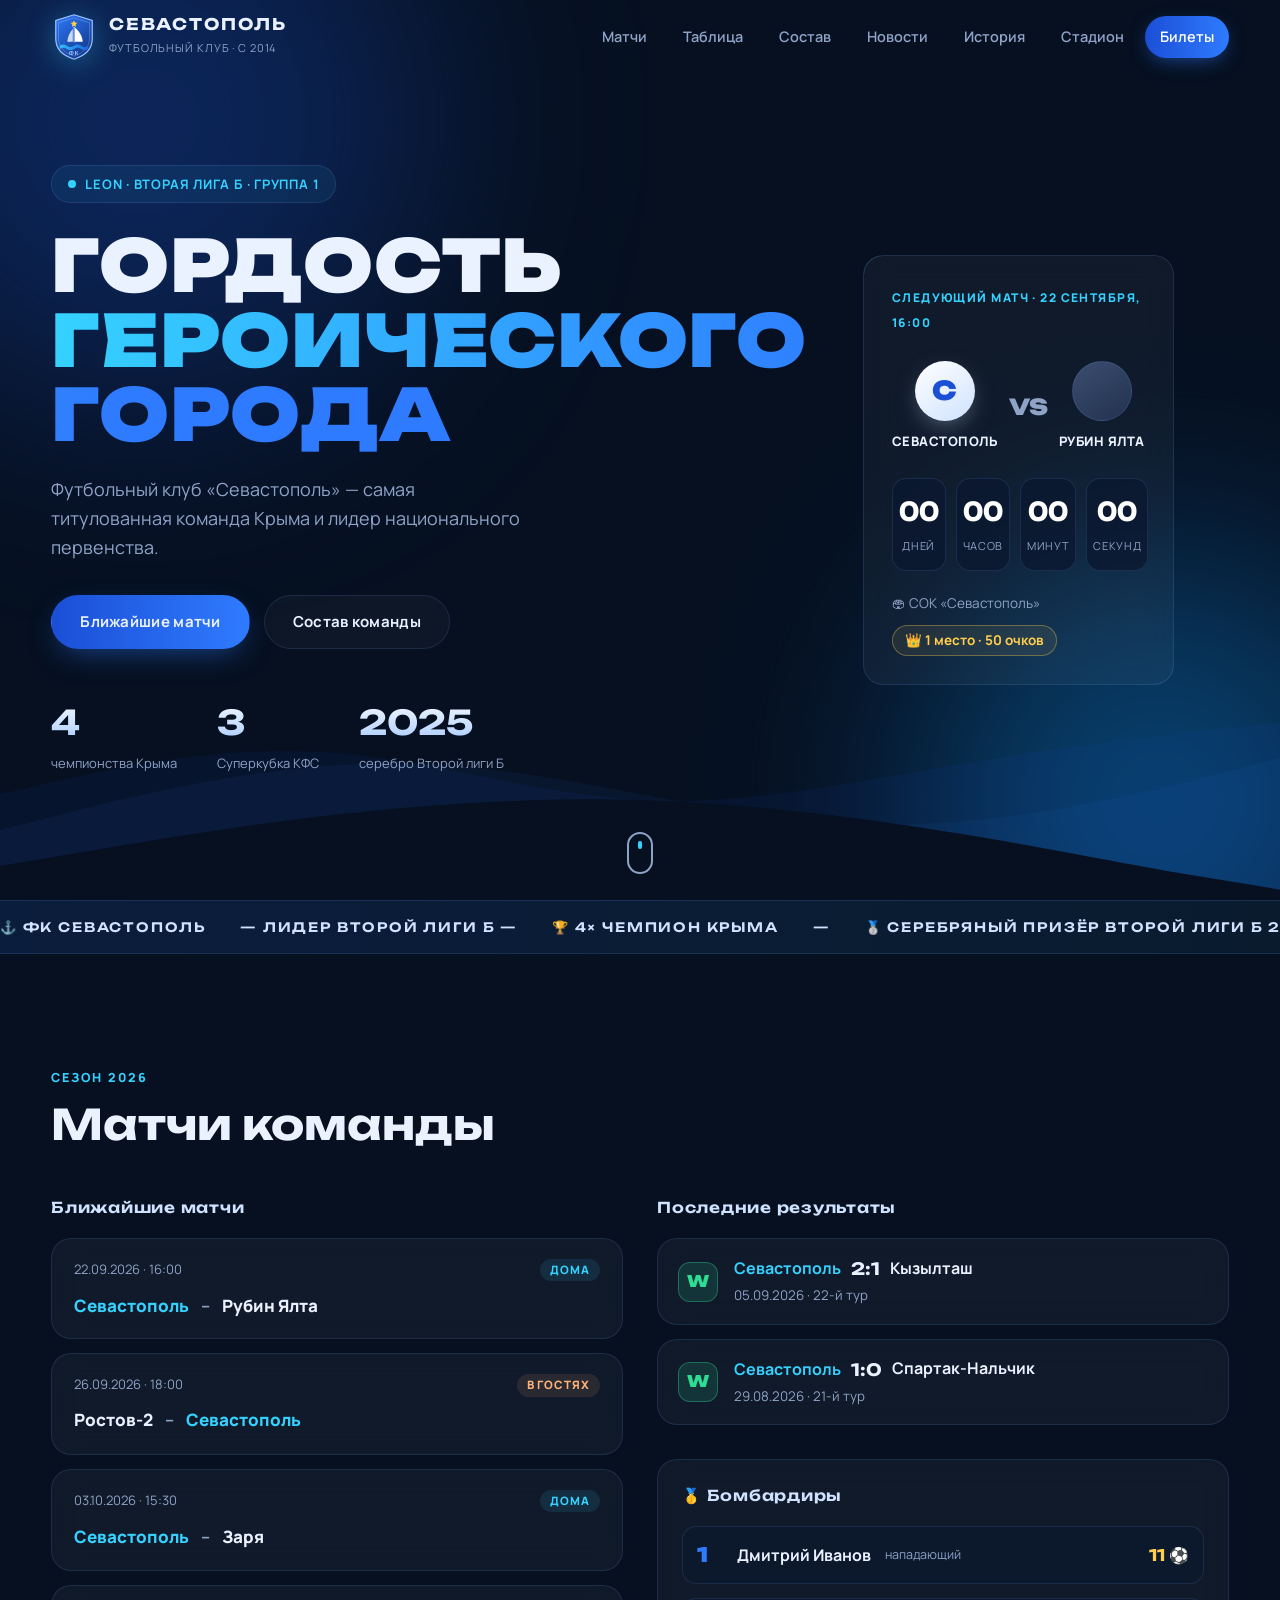
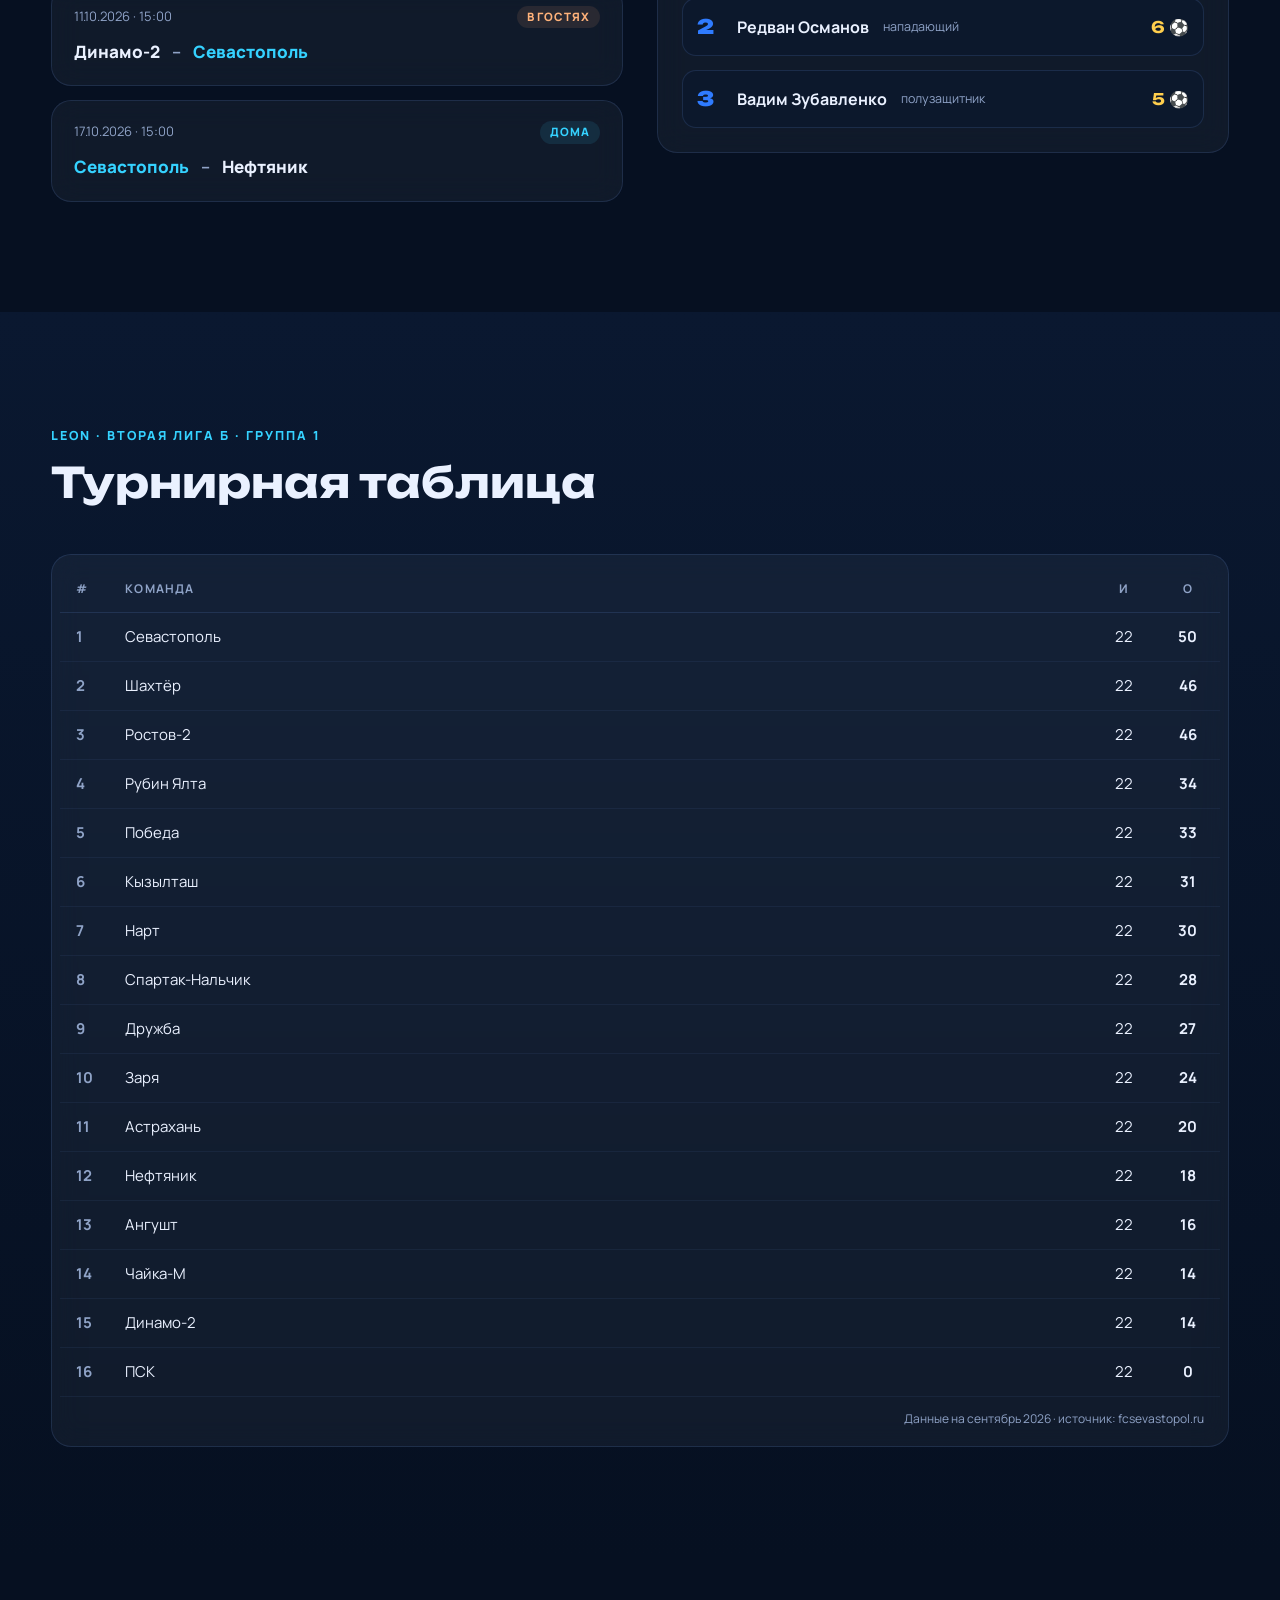
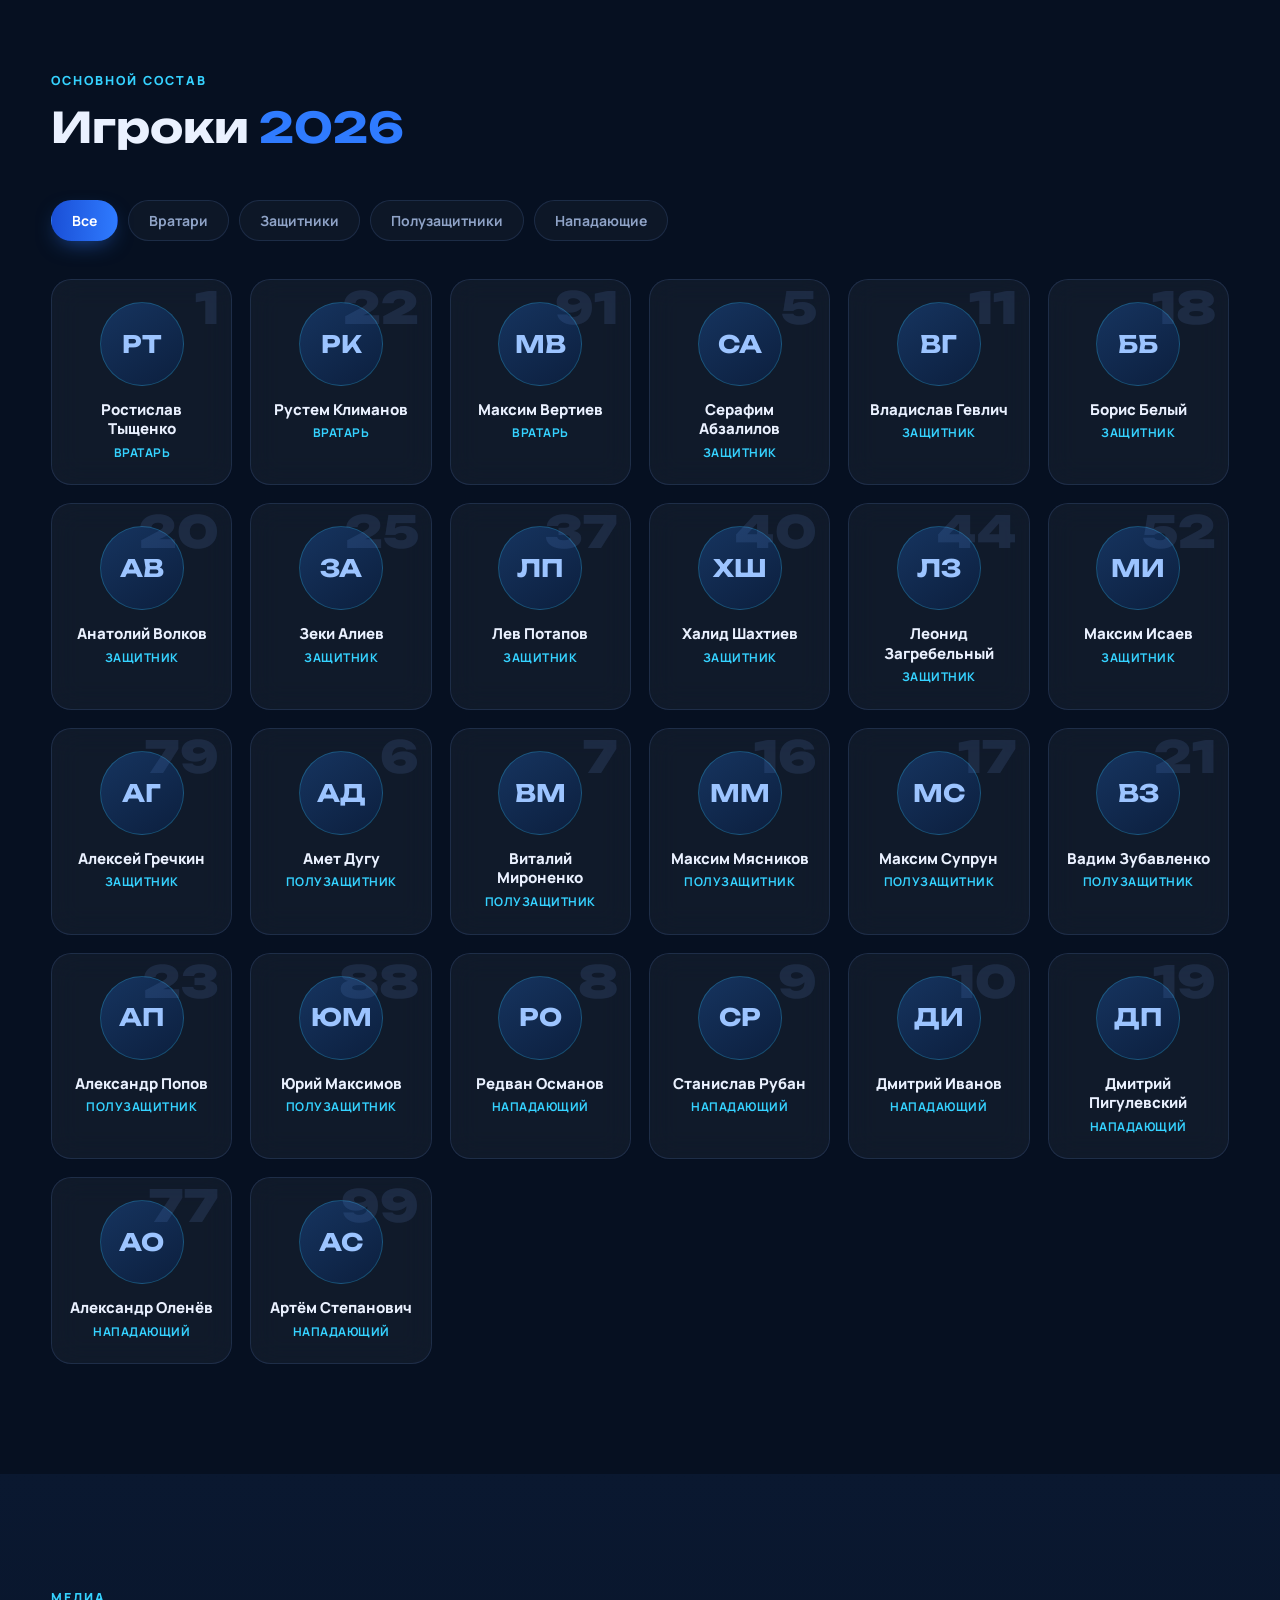
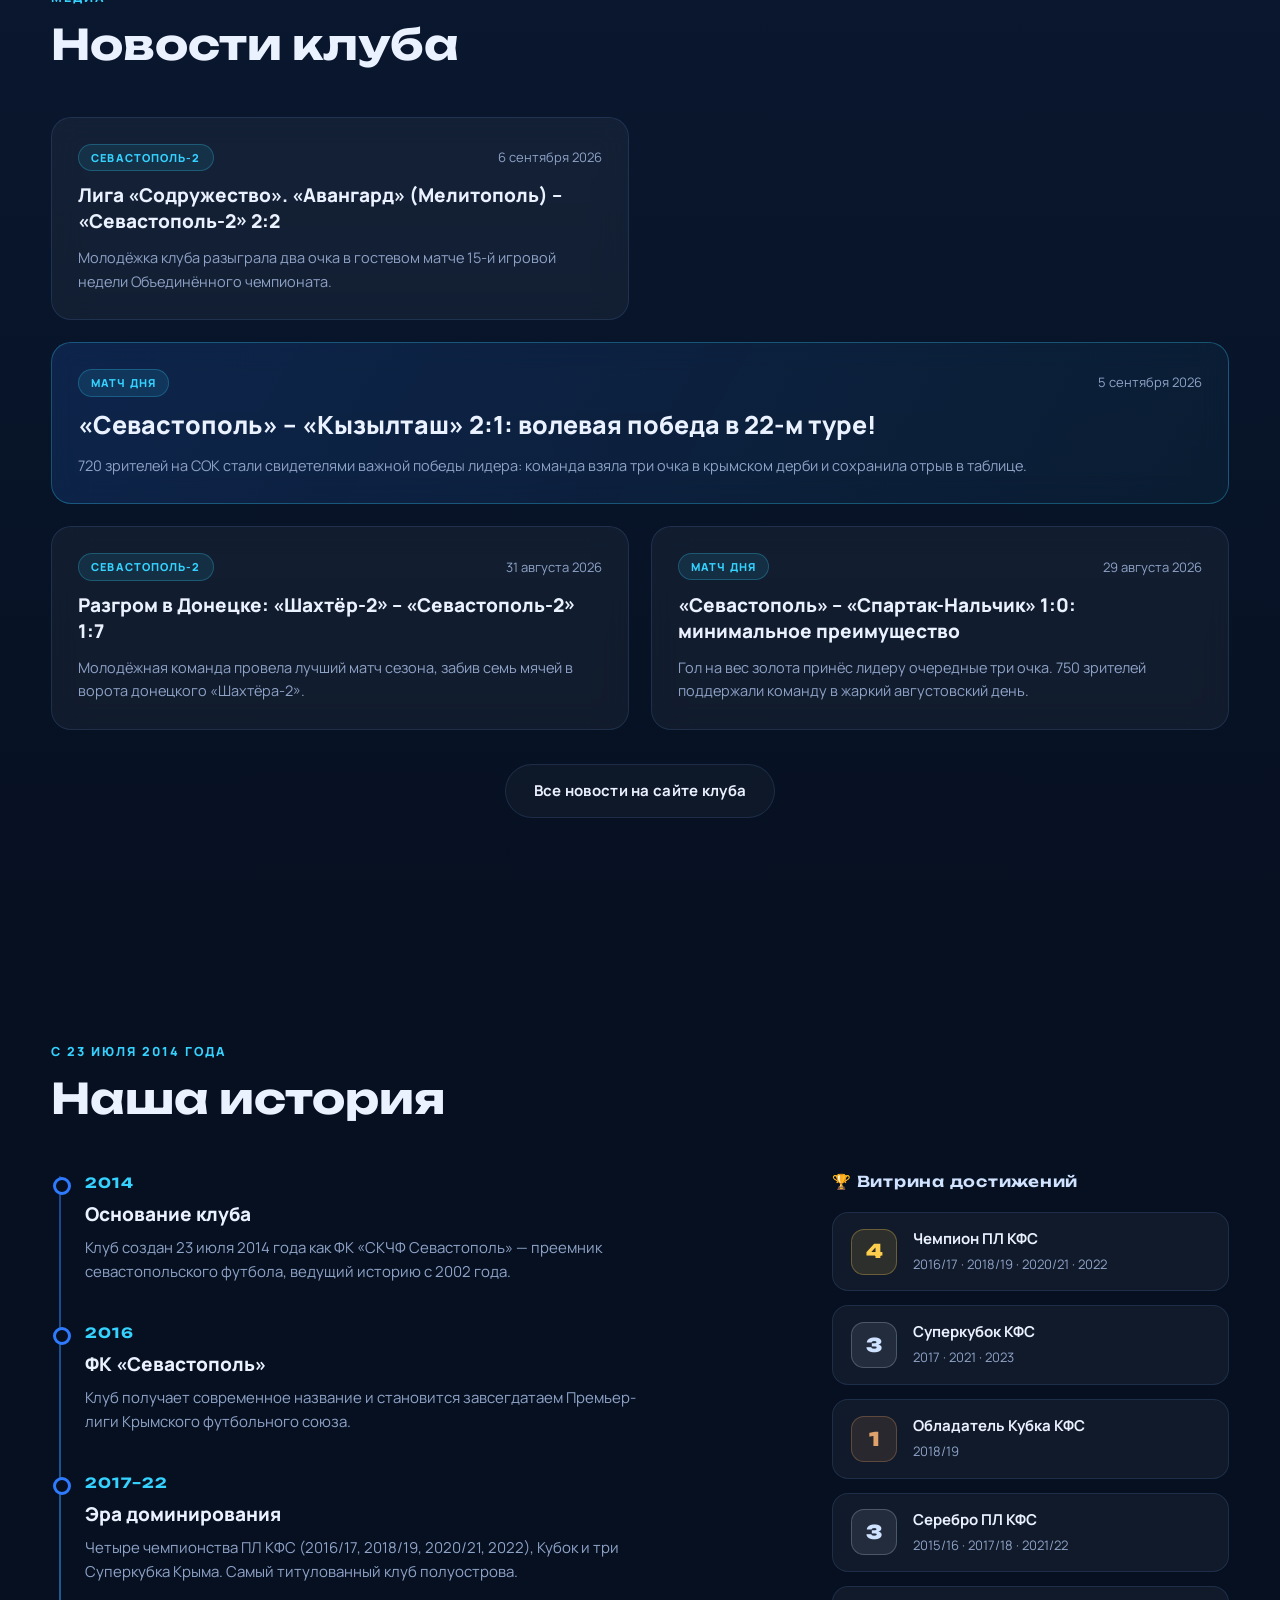
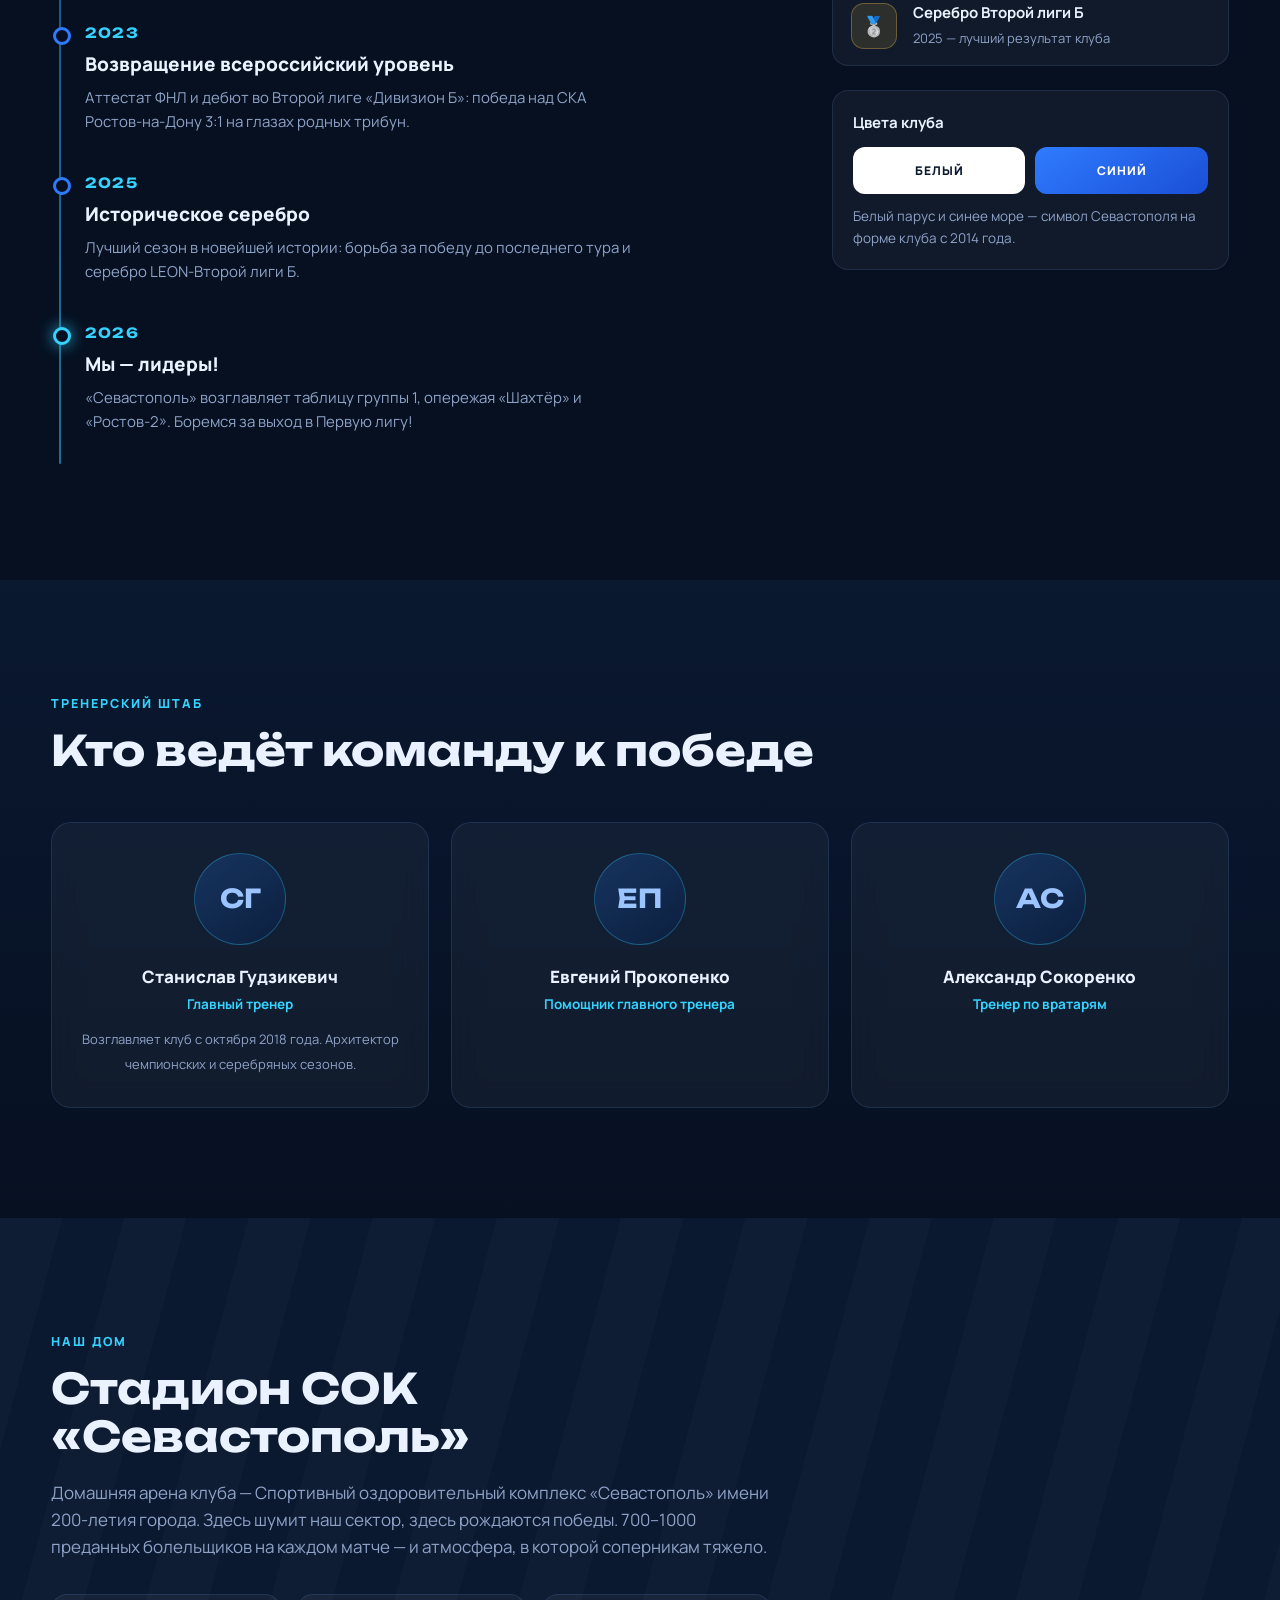
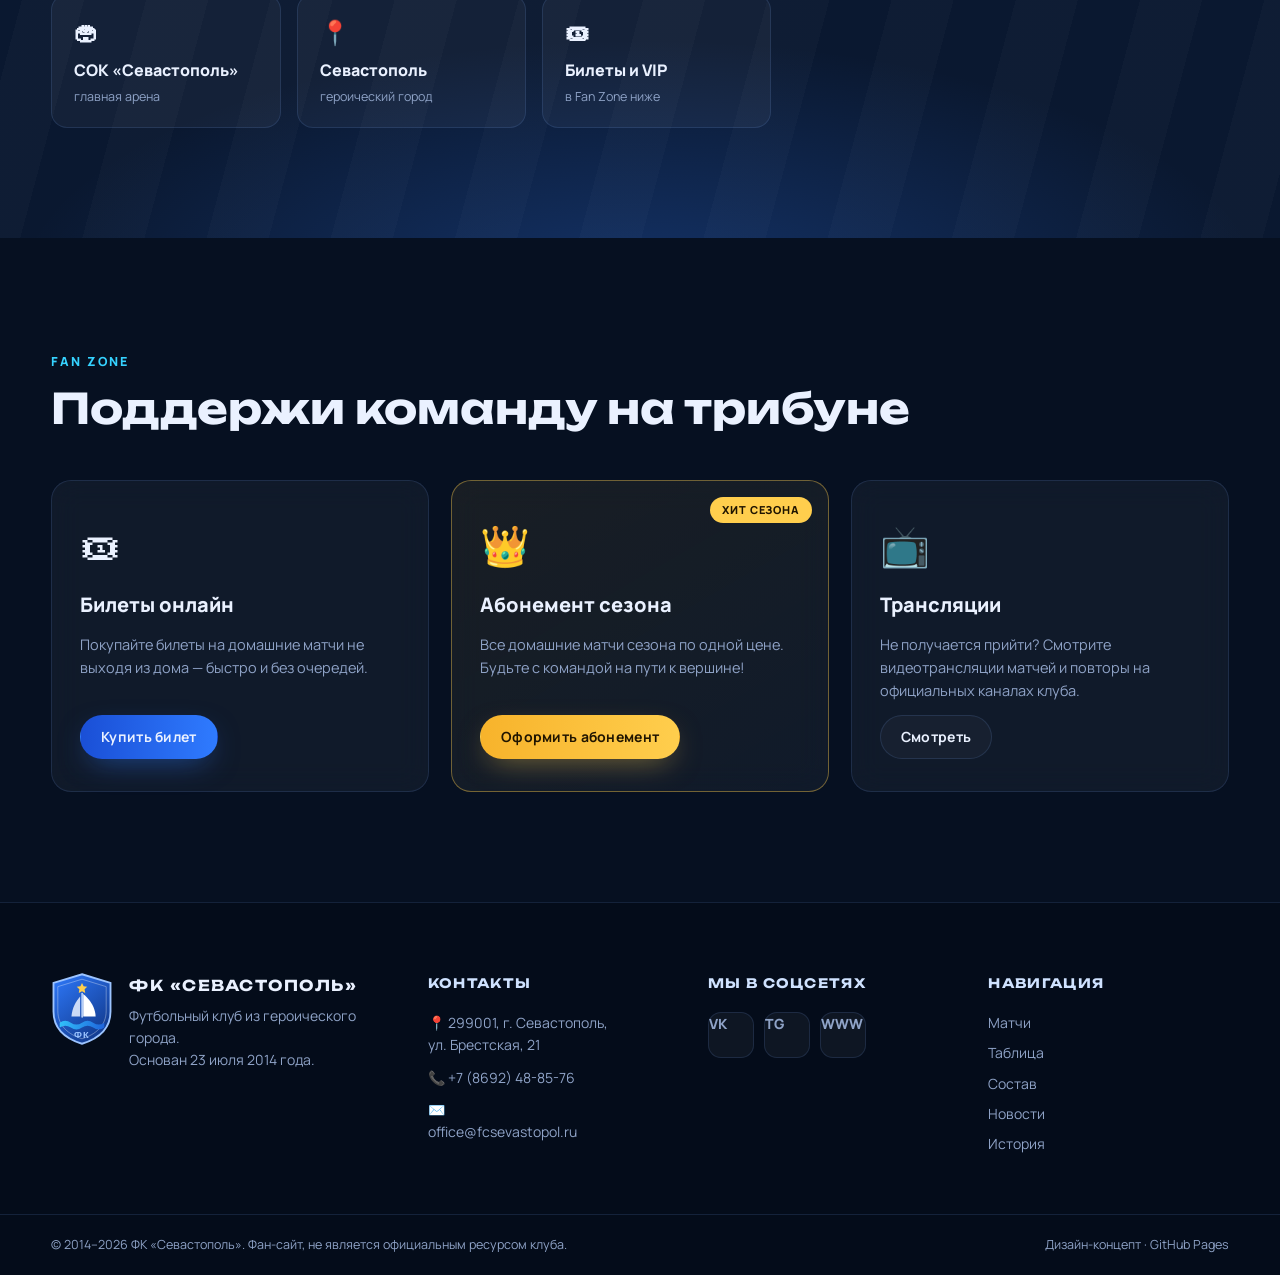
==== commit bf89e942: "feat: сайт ФК Севастополь — дизайн-концепт для GitHub Pages Современный одностраничник: hero с обрат" ====
--- a/index.html
+++ b/index.html
@@ -1,357 +1,399 @@
 <!DOCTYPE html>
 <html lang="ru">
 <head>
-    <meta charset="UTF-8">
-    <meta name="viewport" content="width=device-width, initial-scale=1.0">
-    <meta name="description" content="Официальный сайт ФК Севастополь — новости, состав, турнирная таблица, календарь матчей, медиа, билеты.">
-    <meta name="theme-color" content="#003366">
-    <title>ФК Севастополь — Официальный сайт</title>
-    <link rel="preconnect" href="https://fonts.googleapis.com">
-    <link rel="preconnect" href="https://fonts.gstatic.com" crossorigin>
-    <link href="https://fonts.googleapis.com/css2?family=Inter:wght@300;400;500;600;700;800&family=Russo+One&display=swap" rel="stylesheet">
-    <link rel="stylesheet" href="css/main.css">
-    <link rel="manifest" href="manifest.json">
-    <link rel="apple-touch-icon" href="images/icon-192.png">
-    <link rel="icon" type="image/png" sizes="32x32" href="images/favicon-32.png">
-    <link rel="icon" type="image/png" sizes="16x16" href="images/favicon-16.png">
+  <meta charset="UTF-8">
+  <meta name="viewport" content="width=device-width, initial-scale=1.0">
+  <title>ФК «Севастополь» — официальный сайт футбольного клуба</title>
+  <meta name="description" content="Футбольный клуб «Севастополь». Новости, состав, календарь, турнирная таблица LEON-Вторая лига Б. Лидер группы 1!">
+  <meta property="og:title" content="ФК «Севастополь» — лидер Второй лиги Б">
+  <meta property="og:description" content="Новости, состав, матчи и история футбольного клуба «Севастополь»">
+  <meta property="og:type" content="website">
+  <meta property="og:image" content="assets/og-cover.svg">
+  <link rel="icon" type="image/svg+xml" href="assets/logo.svg">
+  <link rel="preconnect" href="https://fonts.googleapis.com">
+  <link rel="preconnect" href="https://fonts.gstatic.com" crossorigin>
+  <link href="https://fonts.googleapis.com/css2?family=Unbounded:wght@400;600;700;900&family=Manrope:wght@400;500;600;700;800&display=swap" rel="stylesheet">
+  <link rel="stylesheet" href="css/style.css">
 </head>
 <body>
-    <a href="#main" class="skip-link">Перейти к основному контенту</a>
-    
-    <header class="header" role="banner">
-        <div class="header__top">
-            <div class="container">
-                <div class="header__top-inner">
-                    <div class="header__social">
-                        <a href="https://vk.com/fcsevastopol_ru" target="_blank" rel="noopener" aria-label="ВКонтакте" class="social-link">
-                            <svg class="icon" viewBox="0 0 24 24"><path d="M22.676 0H1.324C.594 0 0 .593 0 1.324v21.352C0 23.407.593 24 1.324 24h11.494v-9.294H9.69V15.34h3.13V9.797c0-3.116 1.897-4.815 4.674-4.815 1.324 0 2.463.099 2.795.143v3.24l-1.918.001c-1.504 0-1.795.715-1.795 1.763v2.313h3.587l-.467 3.63H16.56V24h6.116c.733 0 1.325-.592 1.325-1.324V1.324C24 .594 23.407 0 22.676 0z"/></svg>
-                        </a>
-                        <a href="https://t.me/fcsevastopol" target="_blank" rel="noopener" aria-label="Telegram" class="social-link">
-                            <svg class="icon" viewBox="0 0 24 24"><path d="M23.998 6.184a21.62 21.62 0 0 1-2.234.755 10.85 10.85 0 0 0 4.777-6.035 21.75 21.75 0 0 1-6.89 2.64 10.83 10.83 0 0 0-18.57 9.96A10.8 10.8 0 0 0 1.78 14.23a10.84 10.84 0 0 0 3.295 8.395 10.84 10.84 0 0 1-4.9-.7v.13a10.84 10.84 0 0 0 8.737 6.28 10.83 10.83 0 0 1-5.382.21 10.82 10.82 0 0 0 10.146 7.515A21.69 21.69 0 0 1 0 12.185a15.02 15.02 0 0 0 23.31 5.025 15.08 15.08 0 0 0 4.898-9.087c0-.31-.004-.62-.01-.93a10.7 10.7 0 0 0 2.438-2.54A10.6 10.6 0 0 0 23.998 6.184z"/></svg>
-                        </a>
-                        <a href="https://rutube.ru/channel/40269762/" target="_blank" rel="noopener" aria-label="RuTube" class="social-link">
-                            <svg class="icon" viewBox="0 0 24 24"><path d="M23.5 7.5c0-2.5-2-4.5-4.5-4.5h-13C4 3 2 5 2 7.5v9C2 19 4 21 6.5 21h13c2.5 0 4.5-2 4.5-4.5v-9zM8 15.5V8.5l7 3.5-7 3.5z"/></svg>
-                        </a>
-                    </div>
-                    <div class="header__time" id="currentTime"></div>
-                </div>
+
+  <!-- ===== HEADER ===== -->
+  <header class="header" id="header">
+    <div class="container header__inner">
+      <a href="#home" class="brand">
+        <img src="assets/logo.svg" alt="Эмблема ФК Севастополь" class="brand__logo">
+        <span class="brand__text">
+          <span class="brand__title">СЕВАСТОПОЛЬ</span>
+          <span class="brand__sub">футбольный клуб · с 2014</span>
+        </span>
+      </a>
+      <nav class="nav" id="nav">
+        <a href="#match" class="nav__link">Матчи</a>
+        <a href="#table" class="nav__link">Таблица</a>
+        <a href="#squad" class="nav__link">Состав</a>
+        <a href="#news" class="nav__link">Новости</a>
+        <a href="#history" class="nav__link">История</a>
+        <a href="#stadium" class="nav__link">Стадион</a>
+        <a href="#fans" class="nav__link fan-cta">Билеты</a>
+      </nav>
+      <button class="burger" id="burger" aria-label="Открыть меню">
+        <span></span><span></span><span></span>
+      </button>
+    </div>
+  </header>
+
+  <!-- ===== HERO ===== -->
+  <section class="hero" id="home">
+    <div class="hero__bg">
+      <div class="hero__glow hero__glow--1"></div>
+      <div class="hero__glow hero__glow--2"></div>
+      <svg class="hero__waves" viewBox="0 0 1440 320" preserveAspectRatio="none" aria-hidden="true">
+        <path class="wave wave--3" d="M0,224L60,213.3C120,203,240,181,360,186.7C480,192,600,224,720,229.3C840,235,960,213,1080,197.3C1200,181,1320,171,1380,165.3L1440,160L1440,320L0,320Z"></path>
+        <path class="wave wave--2" d="M0,256L80,240C160,224,320,192,480,197.3C640,203,800,245,960,250.7C1120,256,1280,224,1360,208L1440,192L1440,320L0,320Z"></path>
+        <path class="wave wave--1" d="M0,288L120,272C240,256,480,224,720,229.3C960,235,1200,277,1320,293.3L1440,309L1440,320L0,320Z"></path>
+      </svg>
+    </div>
+
+    <div class="container hero__content">
+      <div class="hero__left reveal">
+        <div class="hero__badge">
+          <span class="pulse-dot"></span> LEON · Вторая лига Б · группа 1
+        </div>
+        <h1 class="hero__title">
+          ГОРДОСТЬ<br><span class="accent">ГЕРОИЧЕСКОГО<br>ГОРОДА</span>
+        </h1>
+        <p class="hero__subtitle">Футбольный клуб «Севастополь» — самая титулованная команда Крыма и лидер национального первенства.</p>
+        <div class="hero__actions">
+          <a href="#match" class="btn btn--primary">Ближайшие матчи</a>
+          <a href="#squad" class="btn btn--ghost">Состав команды</a>
+        </div>
+        <div class="hero__stats">
+          <div class="stat">
+            <span class="stat__num" data-count="4">0</span>
+            <span class="stat__label">чемпионства Крыма</span>
+          </div>
+          <div class="stat">
+            <span class="stat__num" data-count="3">0</span>
+            <span class="stat__label">Суперкубка КФС</span>
+          </div>
+          <div class="stat">
+            <span class="stat__num" data-count="2025" data-plain="1">0</span>
+            <span class="stat__label">серебро Второй лиги Б</span>
+          </div>
+        </div>
+      </div>
+
+      <div class="hero__card glass reveal reveal--delay-1">
+        <div class="hero__card-head">
+          <span class="hero__card-tag">СЛЕДУЮЩИЙ МАТЧ · 22 сентября, 16:00</span>
+        </div>
+        <div class="matchup">
+          <div class="matchup__team">
+            <div class="team-crest team-crest--sm">С</div>
+            <span>СЕВАСТОПОЛЬ</span>
+          </div>
+          <div class="matchup__vs">VS</div>
+          <div class="matchup__team">
+            <div class="team-dot"></div>
+            <span>РУБИН ЯЛТА</span>
+          </div>
+        </div>
+        <div class="countdown" id="countdown" data-next-match="2026-09-22T16:00:00+03:00">
+          <div class="cd"><span class="cd__num" id="cd-days">00</span><span class="cd__label">дней</span></div>
+          <div class="cd"><span class="cd__num" id="cd-hours">00</span><span class="cd__label">часов</span></div>
+          <div class="cd"><span class="cd__num" id="cd-mins">00</span><span class="cd__label">минут</span></div>
+          <div class="cd"><span class="cd__num" id="cd-secs">00</span><span class="cd__label">секунд</span></div>
+        </div>
+        <div class="hero__card-foot">
+          <span>🏟 СОК «Севастополь»</span>
+          <span class="leader-chip">👑 1 место · 50 очков</span>
+        </div>
+      </div>
+    </div>
+
+    <a href="#match" class="hero__scroll" aria-label="Листать вниз"><span></span></a>
+  </section>
+
+  <!-- ===== TICKER ===== -->
+  <div class="ticker" aria-hidden="true">
+    <div class="ticker__track">
+      <span>⚓ ФК СЕВАСТОПОЛЬ</span><span>— ЛИДЕР ВТОРОЙ ЛИГИ Б —</span>
+      <span>🏆 4× ЧЕМПИОН КРЫМА</span><span>—</span>
+      <span>🥈 СЕРЕБРЯНЫЙ ПРИЗЁР ВТОРОЙ ЛИГИ Б 2025</span><span>—</span>
+      <span>⚽ ДОМАШНИЕ МАТЧИ: СОК «СЕВАСТОПОЛЬ»</span><span>—</span>
+      <span>⚓ ФК СЕВАСТОПОЛЬ</span><span>— ЛИДЕР ВТОРОЙ ЛИГИ Б —</span>
+      <span>🏆 4× ЧЕМПИОН КРЫМА</span><span>—</span>
+      <span>🥈 СЕРЕБРЯНЫЙ ПРИЗЁР ВТОРОЙ ЛИГИ Б 2025</span><span>—</span>
+      <span>⚽ ДОМАШНИЕ МАТЧИ: СОК «СЕВАСТОПОЛЬ»</span><span>—</span>
+    </div>
+  </div>
+
+  <!-- ===== MATCHES ===== -->
+  <section class="section" id="match">
+    <div class="container">
+      <div class="section__head reveal">
+        <span class="section__tag">Сезон 2026</span>
+        <h2 class="section__title">Матчи команды</h2>
+      </div>
+
+      <div class="matches-grid">
+        <div class="matches-col reveal">
+          <h3 class="col-title">Ближайшие матчи</h3>
+          <div class="match-list" id="upcoming-list"></div>
+        </div>
+
+        <div class="matches-col reveal reveal--delay-1">
+          <h3 class="col-title">Последние результаты</h3>
+          <div class="result-list" id="results-list"></div>
+
+          <div class="scorers glass">
+            <h3 class="col-title">🥇 Бомбардиры</h3>
+            <ol class="scorers__list">
+              <li><b>Дмитрий Иванов</b><span>нападающий</span><em>11 ⚽</em></li>
+              <li><b>Редван Османов</b><span>нападающий</span><em>6 ⚽</em></li>
+              <li><b>Вадим Зубавленко</b><span>полузащитник</span><em>5 ⚽</em></li>
+            </ol>
+          </div>
+        </div>
+      </div>
+    </div>
+  </section>
+
+  <!-- ===== TABLE ===== -->
+  <section class="section section--alt" id="table">
+    <div class="container">
+      <div class="section__head reveal">
+        <span class="section__tag">LEON · Вторая лига Б · группа 1</span>
+        <h2 class="section__title">Турнирная таблица</h2>
+      </div>
+      <div class="table-wrap glass reveal">
+        <table class="league-table">
+          <thead>
+            <tr><th>#</th><th>Команда</th><th>И</th><th>О</th></tr>
+          </thead>
+          <tbody id="league-body"></tbody>
+        </table>
+        <p class="table-note">Данные на сентябрь 2026 · источник: fcsevastopol.ru</p>
+      </div>
+    </div>
+  </section>
+
+  <!-- ===== SQUAD ===== -->
+  <section class="section" id="squad">
+    <div class="container">
+      <div class="section__head reveal">
+        <span class="section__tag">Основной состав</span>
+        <h2 class="section__title">Игроки <span class="year-mark">2026</span></h2>
+      </div>
+
+      <div class="filters reveal" id="pos-filters">
+        <button class="chip is-active" data-pos="all">Все</button>
+        <button class="chip" data-pos="gk">Вратари</button>
+        <button class="chip" data-pos="df">Защитники</button>
+        <button class="chip" data-pos="mf">Полузащитники</button>
+        <button class="chip" data-pos="fw">Нападающие</button>
+      </div>
+
+      <div class="squad-grid" id="squad-grid"></div>
+    </div>
+  </section>
+
+  <!-- ===== NEWS ===== -->
+  <section class="section section--alt" id="news">
+    <div class="container">
+      <div class="section__head reveal">
+        <span class="section__tag">Медиа</span>
+        <h2 class="section__title">Новости клуба</h2>
+      </div>
+      <div class="news-grid" id="news-grid"></div>
+      <div class="center reveal">
+        <a class="btn btn--ghost" href="https://www.fcsevastopol.ru/news/" target="_blank" rel="noopener">Все новости на сайте клуба</a>
+      </div>
+    </div>
+  </section>
+
+  <!-- ===== HISTORY ===== -->
+  <section class="section" id="history">
+    <div class="container">
+      <div class="section__head reveal">
+        <span class="section__tag">С 23 июля 2014 года</span>
+        <h2 class="section__title">Наша история</h2>
+      </div>
+
+      <div class="history-grid">
+        <div class="timeline reveal">
+          <div class="tl-item">
+            <span class="tl-year">2014</span>
+            <h4>Основание клуба</h4>
+            <p>Клуб создан 23 июля 2014 года как ФК «СКЧФ Севастополь» — преемник севастопольского футбола, ведущий историю с 2002 года.</p>
+          </div>
+          <div class="tl-item">
+            <span class="tl-year">2016</span>
+            <h4>ФК «Севастополь»</h4>
+            <p>Клуб получает современное название и становится завсегдатаем Премьер-лиги Крымского футбольного союза.</p>
+          </div>
+          <div class="tl-item">
+            <span class="tl-year">2017–22</span>
+            <h4>Эра доминирования</h4>
+            <p>Четыре чемпионства ПЛ КФС (2016/17, 2018/19, 2020/21, 2022), Кубок и три Суперкубка Крыма. Самый титулованный клуб полуострова.</p>
+          </div>
+          <div class="tl-item">
+            <span class="tl-year">2023</span>
+            <h4>Возвращение всероссийский уровень</h4>
+            <p>Аттестат ФНЛ и дебют во Второй лиге «Дивизион Б»: победа над СКА Ростов-на-Дону 3:1 на глазах родных трибун.</p>
+          </div>
+          <div class="tl-item">
+            <span class="tl-year">2025</span>
+            <h4>Историческое серебро</h4>
+            <p>Лучший сезон в новейшей истории: борьба за победу до последнего тура и серебро LEON-Второй лиги Б.</p>
+          </div>
+          <div class="tl-item tl-item--now">
+            <span class="tl-year">2026</span>
+            <h4>Мы — лидеры!</h4>
+            <p>«Севастополь» возглавляет таблицу группы 1, опережая «Шахтёр» и «Ростов-2». Боремся за выход в Первую лигу!</p>
+          </div>
+        </div>
+
+        <aside class="trophies reveal reveal--delay-1">
+          <h3 class="col-title">🏆 Витрина достижений</h3>
+          <ul class="trophy-list">
+            <li><span class="trophy-num gold">4</span><div><b>Чемпион ПЛ КФС</b><span>2016/17 · 2018/19 · 2020/21 · 2022</span></div></li>
+            <li><span class="trophy-num silver">3</span><div><b>Суперкубок КФС</b><span>2017 · 2021 · 2023</span></div></li>
+            <li><span class="trophy-num bronze">1</span><div><b>Обладатель Кубка КФС</b><span>2018/19</span></div></li>
+            <li><span class="trophy-num silver">3</span><div><b>Серебро ПЛ КФС</b><span>2015/16 · 2017/18 · 2021/22</span></div></li>
+            <li><span class="trophy-num gold">🥈</span><div><b>Серебро Второй лиги Б</b><span>2025 — лучший результат клуба</span></div></li>
+          </ul>
+          <div class="color-card">
+            <h4>Цвета клуба</h4>
+            <div class="swatches">
+              <span class="swatch swatch--white">Белый</span>
+              <span class="swatch swatch--blue">Синий</span>
             </div>
-        </div>
-        <nav class="header__nav" role="navigation" aria-label="Главное меню">
-            <div class="container">
-                <a href="/" class="header__logo" aria-label="ФК Севастополь - главная">
-                    <svg class="header__logo-icon" viewBox="0 0 120 120" aria-hidden="true">
-                        <circle cx="60" cy="60" r="58" fill="#003366"/>
-                        <text x="60" y="72" font-family="Russo One, sans-serif" font-size="40" fill="#FFD700" text-anchor="middle" font-weight="700">ФК</text>
-                        <text x="60" y="100" font-family="Russo One, sans-serif" font-size="18" fill="#FFD700" text-anchor="middle">СЕВАСТОПОЛЬ</text>
-                    </svg>
-                    <span class="header__logo-text">ФК Севастополь</span>
-                </a>
-                <button class="header__burger" aria-expanded="false" aria-controls="mainMenu" aria-label="Открыть меню">
-                    <span class="burger-line"></span>
-                    <span class="burger-line"></span>
-                    <span class="burger-line"></span>
-                </button>
-                <ul class="header__menu" id="mainMenu" role="menubar">
-                    <li role="none"><a href="/" class="header__link" role="menuitem">Главная</a></li>
-                    <li role="none" class="has-dropdown">
-                        <button class="header__link header__dropdown-btn" aria-haspopup="true" aria-expanded="false" role="menuitem">Новости</button>
-                        <ul class="header__dropdown" role="menu">
-                            <li role="none"><a href="/news/club.html" role="menuitem">Новости клуба</a></li>
-                            <li role="none"><a href="/news/interviews.html" role="menuitem">Интервью</a></li>
-                            <li role="none"><a href="/news/reviews.html" role="menuitem">Обзоры матчей</a></li>
-                            <li role="none"><a href="/news/sevastopol2.html" role="menuitem">Севастополь-2</a></li>
-                            <li role="none"><a href="/news/press.html" role="menuitem">Обзор прессы</a></li>
-                            <li role="none"><a href="/news/history.html" role="menuitem">Они — наша история!</a></li>
-                        </ul>
-                    </li>
-                    <li role="none" class="has-dropdown">
-                        <button class="header__link header__dropdown-btn" aria-haspopup="true" aria-expanded="false" role="menuitem">Клуб</button>
-                        <ul class="header__dropdown" role="menu">
-                            <li role="none"><a href="/club/history.html" role="menuitem">История</a></li>
-                            <li role="none"><a href="/club/symbols.html" role="menuitem">Символика</a></li>
-                            <li role="none"><a href="/club/management.html" role="menuitem">Руководство и администрация</a></li>
-                            <li role="none"><a href="/club/stadium.html" role="menuitem">Стадион</a></li>
-                            <li role="none"><a href="/club/accreditation.html" role="menuitem">Аккредитация СМИ</a></li>
-                            <li role="none"><a href="/club/contacts.html" role="menuitem">Контакты</a></li>
-                        </ul>
-                    </li>
-                    <li role="none" class="has-dropdown">
-                        <button class="header__link header__dropdown-btn" aria-haspopup="true" aria-expanded="false" role="menuitem">Команда</button>
-                        <ul class="header__dropdown" role="menu">
-                            <li role="none"><a href="/team/players.html" role="menuitem">Игроки</a></li>
-                            <li role="none"><a href="/team/coaches.html" role="menuitem">Тренеры и персонал</a></li>
-                            <li role="none"><a href="/team/sevastopol2.html" role="menuitem">Севастополь-2</a></li>
-                        </ul>
-                    </li>
-                    <li role="none" class="has-dropdown">
-                        <button class="header__link header__dropdown-btn" aria-haspopup="true" aria-expanded="false" role="menuitem">Сезон</button>
-                        <ul class="header__dropdown" role="menu">
-                            <li role="none"><a href="/season/standings.html" role="menuitem">Турнирная таблица</a></li>
-                            <li role="none"><a href="/season/calendar.html" role="menuitem">Календарь игр</a></li>
-                            <li role="none"><a href="/season/chess.html" role="menuitem">Шахматка</a></li>
-                            <li role="none"><a href="/season/broadcast.html" role="menuitem">Трансляция матчей</a></li>
-                            <li role="none" class="dropdown-divider"></li>
-                            <li role="none"><a href="/season/league2.html" role="menuitem">Лига Содружества</a></li>
-                        </ul>
-                    </li>
-                    <li role="none" class="has-dropdown">
-                        <button class="header__link header__dropdown-btn" aria-haspopup="true" aria-expanded="false" role="menuitem">Медиа</button>
-                        <ul class="header__dropdown" role="menu">
-                            <li role="none"><a href="/media/photos.html" role="menuitem">Фото</a></li>
-                            <li role="none"><a href="/media/video.html" role="menuitem">Видео</a></li>
-                            <li role="none"><a href="/media/programs.html" role="menuitem">Программки</a></li>
-                        </ul>
-                    </li>
-                    <li role="none"><a href="/partners.html" class="header__link" role="menuitem">Партнеры</a></li>
-                    <li role="none" class="has-dropdown">
-                        <button class="header__link header__dropdown-btn" aria-haspopup="true" aria-expanded="false" role="menuitem">Fan Zone</button>
-                        <ul class="header__dropdown" role="menu">
-                            <li role="none"><a href="/fan/tickets.html" role="menuitem">Билеты и абонементы</a></li>
-                            <li role="none"><a href="https://sevastopol.kassa24.ru/event/fk-sevastopol-fk-astrahan-kopia#sh" target="_blank" rel="noopener" role="menuitem">Билеты онлайн</a></li>
-                            <li role="none"><a href="https://sevcsp.ru/vip-na-matchi-futbolnogo-kluba-sevastopol/" target="_blank" rel="noopener" role="menuitem">VIP-трибуна</a></li>
-                            <li role="none"><a href="/fan/rules.html" role="menuitem">Правила пользования сайтом</a></li>
-                        </ul>
-                    </li>
-                </ul>
-            </div>
-        </nav>
-    </header>
-
-    <main id="main" role="main">
-        <section class="hero" aria-labelledby="hero-title">
-            <div class="hero__bg" aria-hidden="true"></div>
-            <div class="container">
-                <div class="hero__content">
-                    <h1 id="hero-title" class="hero__title">ФК Севастополь</h1>
-                    <p class="hero__subtitle">LEON — Вторая лига Б, группа 1</p>
-                    <div class="hero__stats">
-                        <div class="stat">
-                            <span class="stat__value" id="currentPosition">1</span>
-                            <span class="stat__label">место в таблице</span>
-                        </div>
-                        <div class="stat">
-                            <span class="stat__value" id="currentPoints">50</span>
-                            <span class="stat__label">очков</span>
-                        </div>
-                        <div class="stat">
-                            <span class="stat__value" id="currentMatches">21</span>
-                            <span class="stat__label">игр сыграно</span>
-                        </div>
-                        <div class="stat">
-                            <span class="stat__value" id="currentGD">+21</span>
-                            <span class="stat__label">разница мячей</span>
-                        </div>
-                    </div>
-                    <a href="#next-match" class="btn btn--primary btn--large">Ближайший матч</a>
-                </div>
-            </div>
-            <div class="hero__scroll" aria-hidden="true">
-                <svg viewBox="0 0 24 24"><path d="M7.41 15.41L12 10.83l4.59 4.58L18 14l-6-6-6 6z"/></svg>
-            </div>
-        </section>
-
-        <section id="next-match" class="next-match" aria-labelledby="next-match-title">
-            <div class="container">
-                <header class="section-header">
-                    <h2 id="next-match-title" class="section-title">Ближайший матч</h2>
-                    <a href="/season/calendar.html" class="section-link">Календарь<i class="icon-arrow"></i></a>
-                </header>
-                <article class="match-card match-card--featured" id="nextMatchCard">
-                    <div class="match-card__status match-card__status--upcoming">Предстоит</div>
-                    <div class="match-card__teams">
-                        <div class="match-team match-team--home">
-                            <div class="match-team__crest" aria-hidden="true"></div>
-                            <div class="match-team__info">
-                                <span class="match-team__name">ФК Севастополь</span>
-                                <span class="match-team__city">Севастополь</span>
-                            </div>
-                        </div>
-                        <div class="match-card__vs">
-                            <span class="match-card__score" id="nextMatchScore">— : —</span>
-                            <time class="match-card__datetime" id="nextMatchDateTime"></time>
-                        </div>
-                        <div class="match-team match-team--away">
-                            <div class="match-team__info">
-                                <span class="match-team__name" id="nextMatchOpponent">Рубин Ялта</span>
-                                <span class="match-team__city" id="nextMatchOpponentCity">Ялта</span>
-                            </div>
-                            <div class="match-team__crest" aria-hidden="true"></div>
-                        </div>
-                    </div>
-                    <div class="match-card__venue" id="nextMatchVenue">Стадион СОК им. 200-летия Севастополя</div>
-                    <a href="#" class="btn btn--outline match-card__link">Матч-центр</a>
-                </article>
-            </div>
-        </section>
-
-        <section class="latest-news" aria-labelledby="news-title">
-            <div class="container">
-                <header class="section-header">
-                    <h2 id="news-title" class="section-title">Последние новости</h2>
-                    <a href="/news/all.html" class="section-link">Все новости<i class="icon-arrow"></i></a>
-                </header>
-                <div class="news-grid" id="newsGrid" role="list"></div>
-            </div>
-        </section>
-
-        <section class="standings-preview" aria-labelledby="standings-title">
-            <div class="container">
-                <header class="section-header">
-                    <h2 id="standings-title" class="section-title">Турнирная таблица</h2>
-                    <a href="/season/standings.html" class="section-link">Подробная таблица<i class="icon-arrow"></i></a>
-                </header>
-                <div class="standings-wrapper">
-                    <table class="standings-table" id="standingsTable" role="table" aria-label="Турнирная таблица LEON Вторая лига Б группа 1">
-                        <thead>
-                            <tr>
-                                <th scope="col" class="standings__col--pos">#</th>
-                                <th scope="col" class="standings__col--team">Команда</th>
-                                <th scope="col" class="standings__col--played">И</th>
-                                <th scope="col" class="standings__col--record">В/Н/П</th>
-                                <th scope="col" class="standings__col--goals">М</th>
-                                <th scope="col" class="standings__col--pts">О</th>
-                            </tr>
-                        </thead>
-                        <tbody id="standingsBody"></tbody>
-                    </table>
-                </div>
-            </div>
-        </section>
-
-        <section class="top-scorers" aria-labelledby="scorers-title">
-            <div class="container">
-                <header class="section-header">
-                    <h2 id="scorers-title" class="section-title">Бомбардиры</h2>
-                    <a href="/team/players.html" class="section-link">Все игроки<i class="icon-arrow"></i></a>
-                </header>
-                <div class="scorers-grid" id="scorersGrid" role="list"></div>
-            </div>
-        </section>
-
-        <section class="media-preview" aria-labelledby="media-title">
-            <div class="container">
-                <header class="section-header">
-                    <h2 id="media-title" class="section-title">Медиа</h2>
-                    <a href="/media/photos.html" class="section-link">Все альбомы<i class="icon-arrow"></i></a>
-                </header>
-                <div class="media-tabs" role="tablist" aria-label="Типы медиа">
-                    <button class="media-tab media-tab--active" role="tab" aria-selected="true" aria-controls="photos-panel" id="tab-photos">Фото</button>
-                    <button class="media-tab" role="tab" aria-selected="false" aria-controls="video-panel" id="tab-video">Видео</button>
-                </div>
-                <div class="media-panels">
-                    <div class="media-panel media-panel--active" role="tabpanel" id="photos-panel" aria-labelledby="tab-photos">
-                        <div class="gallery-grid" id="galleryGrid" role="list"></div>
-                    </div>
-                    <div class="media-panel" role="tabpanel" id="video-panel" aria-labelledby="tab-video">
-                        <div class="video-grid" id="videoGrid" role="list"></div>
-                    </div>
-                </div>
-            </div>
-        </section>
-
-        <section class="partners" aria-labelledby="partners-title">
-            <div class="container">
-                <header class="section-header">
-                    <h2 id="partners-title" class="section-title">Партнеры</h2>
-                </header>
-                <div class="partners-grid" id="partnersGrid" role="list"></div>
-            </div>
-        </section>
-
-        <section class="birthdays" aria-labelledby="birthdays-title">
-            <div class="container">
-                <header class="section-header">
-                    <h2 id="birthdays-title" class="section-title">Дни рождения</h2>
-                </header>
-                <div class="birthdays-grid" id="birthdaysGrid" role="list"></div>
-            </div>
-        </section>
-    </main>
-
-    <footer class="footer" role="contentinfo">
-        <div class="container">
-            <div class="footer__grid">
-                <div class="footer__brand">
-                    <a href="/" class="footer__logo" aria-label="ФК Севастополь - главная">
-                        <svg viewBox="0 0 120 120" aria-hidden="true">
-                            <circle cx="60" cy="60" r="58" fill="#003366"/>
-                            <text x="60" y="72" font-family="Russo One, sans-serif" font-size="40" fill="#FFD700" text-anchor="middle" font-weight="700">ФК</text>
-                            <text x="60" y="100" font-family="Russo One, sans-serif" font-size="18" fill="#FFD700" text-anchor="middle">СЕВАСТОПОЛЬ</text>
-                        </svg>
-                    </a>
-                    <p class="footer__tagline">Официальный сайт футбольного клуба</p>
-                    <div class="footer__social">
-                        <a href="https://vk.com/fcsevastopol_ru" target="_blank" rel="noopener" aria-label="ВКонтакте" class="social-link">
-                            <svg class="icon" viewBox="0 0 24 24"><path d="M22.676 0H1.324C.594 0 0 .593 0 1.324v21.352C0 23.407.593 24 1.324 24h11.494v-9.294H9.69V15.34h3.13V9.797c0-3.116 1.897-4.815 4.674-4.815 1.324 0 2.463.099 2.795.143v3.24l-1.918.001c-1.504 0-1.795.715-1.795 1.763v2.313h3.587l-.467 3.63H16.56V24h6.116c.733 0 1.325-.592 1.325-1.324V1.324C24 .594 23.407 0 22.676 0z"/></svg>
-                        </a>
-                        <a href="https://t.me/fcsevastopol" target="_blank" rel="noopener" aria-label="Telegram" class="social-link">
-                            <svg class="icon" viewBox="0 0 24 24"><path d="M23.998 6.184a21.62 21.62 0 0 1-2.234.755 10.85 10.85 0 0 0 4.777-6.035 21.75 21.75 0 0 1-6.89 2.64 10.83 10.83 0 0 0-18.57 9.96A10.8 10.8 0 0 0 1.78 14.23a10.84 10.84 0 0 0 3.295 8.395 10.84 10.84 0 0 1-4.9-.7v.13a10.84 10.84 0 0 0 8.737 6.28 10.83 10.83 0 0 1-5.382.21 10.82 10.82 0 0 0 10.146 7.515A21.69 21.69 0 0 1 0 12.185a15.02 15.02 0 0 0 23.31 5.025 15.08 15.08 0 0 0 4.898-9.087c0-.31-.004-.62-.01-.93a10.7 10.7 0 0 0 2.438-2.54A10.6 10.6 0 0 0 23.998 6.184z"/></svg>
-                        </a>
-                        <a href="https://rutube.ru/channel/40269762/" target="_blank" rel="noopener" aria-label="RuTube" class="social-link">
-                            <svg class="icon" viewBox="0 0 24 24"><path d="M23.5 7.5c0-2.5-2-4.5-4.5-4.5h-13C4 3 2 5 2 7.5v9C2 19 4 21 6.5 21h13c2.5 0 4.5-2 4.5-4.5v-9zM8 15.5V8.5l7 3.5-7 3.5z"/></svg>
-                        </a>
-                    </div>
-                </div>
-                <nav class="footer__nav" aria-label="Навигация по сайту">
-                    <div class="footer__col">
-                        <h3 class="footer__heading">Новости</h3>
-                        <ul>
-                            <li><a href="/news/club.html">Новости клуба</a></li>
-                            <li><a href="/news/interviews.html">Интервью</a></li>
-                            <li><a href="/news/reviews.html">Обзоры матчей</a></li>
-                            <li><a href="/news/sevastopol2.html">Севастополь-2</a></li>
-                        </ul>
-                    </div>
-                    <div class="footer__col">
-                        <h3 class="footer__heading">Клуб</h3>
-                        <ul>
-                            <li><a href="/club/history.html">История</a></li>
-                            <li><a href="/club/symbols.html">Символика</a></li>
-                            <li><a href="/club/management.html">Руководство</a></li>
-                            <li><a href="/club/stadium.html">Стадион</a></li>
-                            <li><a href="/club/contacts.html">Контакты</a></li>
-                        </ul>
-                    </div>
-                    <div class="footer__col">
-                        <h3 class="footer__heading">Команда</h3>
-                        <ul>
-                            <li><a href="/team/players.html">Игроки</a></li>
-                            <li><a href="/team/coaches.html">Тренеры</a></li>
-                            <li><a href="/team/sevastopol2.html">Севастополь-2</a></li>
-                        </ul>
-                    </div>
-                    <div class="footer__col">
-                        <h3 class="footer__heading">Сезон</h3>
-                        <ul>
-                            <li><a href="/season/standings.html">Турнирная таблица</a></li>
-                            <li><a href="/season/calendar.html">Календарь</a></li>
-                            <li><a href="/season/chess.html">Шахматка</a></li>
-                            <li><a href="/season/broadcast.html">Трансляции</a></li>
-                        </ul>
-                    </div>
-                </nav>
-                <div class="footer__contact">
-                    <h3 class="footer__heading">Контакты</h3>
-                    <address class="footer__address">
-                        <p>г. Севастополь, ул. Генерала Острякова, 7</p>
-                        <p><a href="mailto:office@fcsevastopol.ru">office@fcsevastopol.ru</a></p>
-                        <p><a href="tel:+78692551234">+7 (869) 255-12-34</a></p>
-                    </address>
-                </div>
-            </div>
-            <div class="footer__bottom">
-                <p class="footer__copyright">© 2018–2026 ФК «Севастополь». Все права защищены.</p>
-                <p class="footer__credits">Создание сайта: <a href="https://sevfootball.info" target="_blank" rel="noopener">sevsport.info</a></p>
-            </div>
-        </div>
-    </footer>
-
-    <div class="theme-toggle" id="themeToggle" role="button" aria-label="Переключить тему" aria-pressed="false" tabindex="0">
-        <svg class="icon-sun" viewBox="0 0 24 24" aria-hidden="true"><circle cx="12" cy="12" r="5"/><g stroke="currentColor" stroke-width="2"><line x1="12" y1="1" x2="12" y2="3"/><line x1="12" y1="21" x2="12" y2="23"/><line x1="4.22" y1="4.22" x2="5.64" y2="5.64"/><line x1="18.36" y1="18.36" x2="19.78" y2="19.78"/><line x1="1" y1="12" x2="3" y2="12"/><line x1="21" y1="12" x2="23" y2="12"/><line x1="4.22" y1="19.78" x2="5.64" y2="18.36"/><line x1="18.36" y1="5.64" x2="19.78" y2="4.22"/></g></svg>
-        <svg class="icon-moon" viewBox="0 0 24 24" aria-hidden="true"><path d="M12 3a9 9 0 1 0 9 9c0-.46-.04-.92-.1-1.36a5.389 5.389 0 0 1-4.4 2.26 5.403 5.403 0 0 1-3.14-9.8c-.44-.06-.9-.1-1.36-.1z"/></svg>
-    </div>
-
-    <script src="js/main.js" type="module"></script>
+            <p>Белый парус и синее море — символ Севастополя на форме клуба с 2014 года.</p>
+          </div>
+        </aside>
+      </div>
+    </div>
+  </section>
+
+  <!-- ===== STAFF ===== -->
+  <section class="section section--alt" id="staff">
+    <div class="container">
+      <div class="section__head reveal">
+        <span class="section__tag">Тренерский штаб</span>
+        <h2 class="section__title">Кто ведёт команду к победе</h2>
+      </div>
+      <div class="staff-grid">
+        <div class="staff-card glass reveal">
+          <div class="staff-card__avatar"><span>СГ</span></div>
+          <h4>Станислав Гудзикевич</h4>
+          <p>Главный тренер</p>
+          <small>Возглавляет клуб с октября 2018 года. Архитектор чемпионских и серебряных сезонов.</small>
+        </div>
+        <div class="staff-card glass reveal reveal--delay-1">
+          <div class="staff-card__avatar"><span>ЕП</span></div>
+          <h4>Евгений Прокопенко</h4>
+          <p>Помощник главного тренера</p>
+        </div>
+        <div class="staff-card glass reveal reveal--delay-2">
+          <div class="staff-card__avatar"><span>АС</span></div>
+          <h4>Александр Сокоренко</h4>
+          <p>Тренер по вратарям</p>
+        </div>
+      </div>
+    </div>
+  </section>
+
+  <!-- ===== STADIUM ===== -->
+  <section class="section stadium" id="stadium">
+    <div class="stadium__bg" aria-hidden="true"></div>
+    <div class="container">
+      <div class="stadium__content reveal">
+        <span class="section__tag">Наш дом</span>
+        <h2 class="section__title">Стадион СОК «Севастополь»</h2>
+        <p>Домашняя арена клуба — Спортивный оздоровительный комплекс «Севастополь» имени 200-летия города. Здесь шумит наш сектор, здесь рождаются победы. 700–1000 преданных болельщиков на каждом матче — и атмосфера, в которой соперникам тяжело.</p>
+        <div class="stadium__facts">
+          <div class="fact"><b>🏟</b><span>СОК «Севастополь»</span><small>главная арена</small></div>
+          <div class="fact"><b>📍</b><span>Севастополь</span><small>героический город</small></div>
+          <div class="fact"><b>🎟</b><span>Билеты и VIP</span><small>в Fan Zone ниже</small></div>
+        </div>
+      </div>
+    </div>
+  </section>
+
+  <!-- ===== FAN ZONE ===== -->
+  <section class="section" id="fans">
+    <div class="container">
+      <div class="section__head reveal">
+        <span class="section__tag">Fan Zone</span>
+        <h2 class="section__title">Поддержи команду на трибуне</h2>
+      </div>
+      <div class="fans-grid">
+        <div class="fan-card glass reveal">
+          <div class="fan-card__icon">🎟</div>
+          <h4>Билеты онлайн</h4>
+          <p>Покупайте билеты на домашние матчи не выходя из дома — быстро и без очередей.</p>
+          <a class="btn btn--primary btn--sm" href="https://www.fcsevastopol.ru/fanzone/" target="_blank" rel="noopener">Купить билет</a>
+        </div>
+        <div class="fan-card glass fan-card--hot reveal reveal--delay-1">
+          <div class="fan-card__flag">Хит сезона</div>
+          <div class="fan-card__icon">👑</div>
+          <h4>Абонемент сезона</h4>
+          <p>Все домашние матчи сезона по одной цене. Будьте с командой на пути к вершине!</p>
+          <a class="btn btn--gold btn--sm" href="https://www.fcsevastopol.ru/fanzone/" target="_blank" rel="noopener">Оформить абонемент</a>
+        </div>
+        <div class="fan-card glass reveal reveal--delay-2">
+          <div class="fan-card__icon">📺</div>
+          <h4>Трансляции</h4>
+          <p>Не получается прийти? Смотрите видеотрансляции матчей и повторы на официальных каналах клуба.</p>
+          <a class="btn btn--ghost btn--sm" href="https://vk.ru/fcsevastopol_ru" target="_blank" rel="noopener">Смотреть</a>
+        </div>
+      </div>
+    </div>
+  </section>
+
+  <!-- ===== CONTACTS ===== -->
+  <footer class="footer" id="contacts">
+    <div class="container footer__grid">
+      <div class="footer__brand">
+        <img src="assets/logo.svg" alt="Эмблема ФК Севастополь" class="footer__logo">
+        <div>
+          <b>ФК «СЕВАСТОПОЛЬ»</b>
+          <p>Футбольный клуб из героического города.<br>Основан 23 июля 2014 года.</p>
+        </div>
+      </div>
+      <div class="footer__col">
+        <h5>Контакты</h5>
+        <p>📍 299001, г. Севастополь,<br>ул. Брестская, 21</p>
+        <p>📞 +7 (8692) 48-85-76</p>
+        <p>✉️ <a href="mailto:office@fcsevastopol.ru">office@fcsevastopol.ru</a></p>
+      </div>
+      <div class="footer__col">
+        <h5>Мы в соцсетях</h5>
+        <div class="socials">
+          <a href="https://vk.ru/fcsevastopol_ru" target="_blank" rel="noopener" class="social">VK</a>
+          <a href="https://t.me/fcsevastopol" target="_blank" rel="noopener" class="social">TG</a>
+          <a href="https://www.fcsevastopol.ru/" target="_blank" rel="noopener" class="social">WWW</a>
+        </div>
+      </div>
+      <div class="footer__col">
+        <h5>Навигация</h5>
+        <a href="#match">Матчи</a>
+        <a href="#table">Таблица</a>
+        <a href="#squad">Состав</a>
+        <a href="#news">Новости</a>
+        <a href="#history">История</a>
+      </div>
+    </div>
+    <div class="footer__bottom">
+      <div class="container">
+        <span>© 2014–2026 ФК «Севастополь». Фан-сайт, не является официальным ресурсом клуба.</span>
+        <span>Дизайн-концепт · GitHub Pages</span>
+      </div>
+    </div>
+  </footer>
+
+  <script src="js/data.js"></script>
+  <script src="js/main.js"></script>
 </body>
-</html>+</html>
--- a/css/style.css
+++ b/css/style.css
@@ -0,0 +1,543 @@
+/* ============================================================
+   ФК «Севастополь» — дизайн-концепт 2026
+   Палитра клуба: белый + синий (море и парус)
+   ============================================================ */
+
+:root {
+  --bg: #061021;
+  --bg-2: #0a1830;
+  --surface: rgba(255, 255, 255, 0.045);
+  --border: rgba(120, 170, 255, 0.14);
+  --blue: #2f7bff;
+  --blue-deep: #1a4fd6;
+  --cyan: #35d2ff;
+  --gold: #ffce4d;
+  --text: #eaf1ff;
+  --muted: #8fa3c7;
+  --radius: 20px;
+  --font-display: 'Unbounded', sans-serif;
+  --font-body: 'Manrope', sans-serif;
+}
+
+* { margin: 0; padding: 0; box-sizing: border-box; }
+
+html { scroll-behavior: smooth; }
+
+body {
+  font-family: var(--font-body);
+  background: var(--bg);
+  color: var(--text);
+  line-height: 1.6;
+  overflow-x: hidden;
+  -webkit-font-smoothing: antialiased;
+}
+
+img { max-width: 100%; display: block; }
+a { color: inherit; text-decoration: none; }
+button { font-family: inherit; cursor: pointer; }
+
+.container { width: min(1200px, 92%); margin-inline: auto; }
+
+/* ---------- Утилиты ---------- */
+.glass {
+  background: var(--surface);
+  border: 1px solid var(--border);
+  border-radius: var(--radius);
+  backdrop-filter: blur(14px);
+}
+
+.accent {
+  background: linear-gradient(92deg, var(--cyan), var(--blue) 70%);
+  -webkit-background-clip: text;
+  background-clip: text;
+  color: transparent;
+}
+
+.center { text-align: center; margin-top: 34px; }
+
+.reveal { opacity: 0; transform: translateY(28px); transition: opacity .7s ease, transform .7s ease; }
+.reveal.is-in { opacity: 1; transform: none; }
+.reveal--delay-1 { transition-delay: .12s; }
+.reveal--delay-2 { transition-delay: .24s; }
+
+/* ---------- Кнопки ---------- */
+.btn {
+  display: inline-flex; align-items: center; justify-content: center;
+  padding: 14px 28px; border-radius: 999px;
+  font-weight: 700; font-size: 15px; letter-spacing: .02em;
+  border: 1px solid transparent;
+  transition: transform .25s ease, box-shadow .25s ease, background .25s ease;
+}
+.btn--primary {
+  background: linear-gradient(92deg, var(--blue-deep), var(--blue));
+  box-shadow: 0 10px 30px -10px rgba(47, 123, 255, .55);
+}
+.btn--primary:hover { transform: translateY(-2px); box-shadow: 0 16px 38px -10px rgba(47,123,255,.7); }
+.btn--ghost { border-color: var(--border); color: var(--text); background: rgba(255,255,255,.03); }
+.btn--ghost:hover { background: rgba(255,255,255,.08); transform: translateY(-2px); }
+.btn--gold {
+  background: linear-gradient(92deg, #f7b32b, var(--gold));
+  color: #201500;
+  box-shadow: 0 10px 30px -10px rgba(255, 206, 77, .5);
+}
+.btn--gold:hover { transform: translateY(-2px); }
+.btn--sm { padding: 10px 20px; font-size: 14px; }
+
+/* ============================================================
+   HEADER
+   ============================================================ */
+.header {
+  position: fixed; inset: 0 0 auto 0; z-index: 100;
+  padding: 14px 0;
+  transition: background .3s ease, box-shadow .3s ease, padding .3s ease;
+}
+.header.is-scrolled {
+  background: rgba(6, 16, 33, .82);
+  backdrop-filter: blur(16px);
+  box-shadow: 0 8px 30px rgba(0,0,0,.35);
+  padding: 8px 0;
+}
+.header__inner { display: flex; align-items: center; justify-content: space-between; gap: 20px; }
+
+.brand { display: flex; align-items: center; gap: 12px; }
+.brand__logo { width: 46px; height: 46px; filter: drop-shadow(0 4px 14px rgba(53,210,255,.35)); }
+.brand__title {
+  font-family: var(--font-display); font-weight: 700; font-size: 16px; letter-spacing: .12em;
+  display: block; line-height: 1.2;
+}
+.brand__sub { font-size: 11px; color: var(--muted); letter-spacing: .08em; text-transform: uppercase; }
+
+.nav { display: flex; align-items: center; gap: 6px; }
+.nav__link {
+  padding: 9px 15px; border-radius: 999px; font-weight: 600; font-size: 14.5px;
+  color: var(--muted); transition: color .2s, background .2s;
+}
+.nav__link:hover { color: var(--text); background: rgba(255,255,255,.06); }
+.nav__link.fan-cta {
+  color: #fff;
+  background: linear-gradient(92deg, var(--blue-deep), var(--blue));
+  box-shadow: 0 6px 20px -6px rgba(47,123,255,.6);
+}
+.nav__link.fan-cta:hover { transform: translateY(-1px); }
+
+.burger { display: none; background: none; border: 0; width: 42px; height: 36px; position: relative; }
+.burger span {
+  position: absolute; left: 8px; right: 8px; height: 2px; border-radius: 2px;
+  background: var(--text); transition: .3s;
+}
+.burger span:nth-child(1) { top: 9px; }
+.burger span:nth-child(2) { top: 17px; }
+.burger span:nth-child(3) { top: 25px; }
+.burger.is-active span:nth-child(1) { top: 17px; transform: rotate(45deg); }
+.burger.is-active span:nth-child(2) { opacity: 0; }
+.burger.is-active span:nth-child(3) { top: 17px; transform: rotate(-45deg); }
+
+/* ============================================================
+   HERO
+   ============================================================ */
+.hero {
+  position: relative; min-height: 100svh;
+  display: flex; align-items: center;
+  padding: 130px 0 90px;
+  overflow: hidden;
+}
+.hero__bg { position: absolute; inset: 0; z-index: -1; }
+.hero__glow { position: absolute; border-radius: 50%; filter: blur(110px); opacity: .5; }
+.hero__glow--1 { width: 560px; height: 560px; background: #123a8f; top: -160px; left: -140px; animation: float 14s ease-in-out infinite alternate; }
+.hero__glow--2 { width: 480px; height: 480px; background: #0a6fb8; bottom: -140px; right: -120px; animation: float 18s ease-in-out infinite alternate-reverse; }
+@keyframes float { to { transform: translate(60px, 40px) scale(1.12); } }
+
+.hero__waves { position: absolute; bottom: -2px; left: 0; width: 100%; height: 40vh; min-height: 220px; }
+.wave { fill: rgba(53, 210, 255, .05); transform-origin: bottom; }
+.wave--2 { fill: rgba(47, 123, 255, .06); animation: sway 11s ease-in-out infinite alternate; }
+.wave--3 { fill: rgba(26, 79, 214, .07); animation: sway 16s ease-in-out infinite alternate-reverse; }
+.wave--1 { fill: var(--bg); }
+@keyframes sway { from { transform: translateX(-26px); } to { transform: translateX(26px); } }
+
+.hero__content {
+  display: grid; grid-template-columns: 1.15fr .85fr; gap: 56px; align-items: center;
+}
+
+.hero__badge {
+  display: inline-flex; align-items: center; gap: 9px;
+  padding: 8px 16px; border-radius: 999px;
+  border: 1px solid var(--border); background: rgba(53,210,255,.07);
+  font-size: 13px; font-weight: 700; letter-spacing: .06em; text-transform: uppercase; color: var(--cyan);
+  margin-bottom: 26px;
+}
+.pulse-dot { width: 8px; height: 8px; border-radius: 50%; background: var(--cyan); animation: pulse 1.6s infinite; }
+@keyframes pulse {
+  0% { box-shadow: 0 0 0 0 rgba(53,210,255,.55); }
+  70% { box-shadow: 0 0 0 11px rgba(53,210,255,0); }
+  100% { box-shadow: 0 0 0 0 rgba(53,210,255,0); }
+}
+
+.hero__title {
+  font-family: var(--font-display); font-weight: 900;
+  font-size: clamp(38px, 5.6vw, 72px); line-height: 1.04; letter-spacing: .01em;
+  margin-bottom: 22px;
+}
+.hero__subtitle { color: var(--muted); font-size: 18px; max-width: 480px; margin-bottom: 34px; }
+.hero__actions { display: flex; gap: 14px; flex-wrap: wrap; margin-bottom: 46px; }
+
+.hero__stats { display: flex; gap: 40px; flex-wrap: wrap; }
+.stat__num {
+  font-family: var(--font-display); font-weight: 700; font-size: 34px; display: block;
+  background: linear-gradient(180deg, #fff, #9cc4ff);
+  -webkit-background-clip: text; background-clip: text; color: transparent;
+}
+.stat__label { font-size: 13px; color: var(--muted); }
+
+/* Карточка матча */
+.hero__card { padding: 28px; position: relative; overflow: hidden; }
+.hero__card::before {
+  content: ''; position: absolute; inset: -1px; border-radius: inherit; padding: 1px;
+  background: linear-gradient(140deg, rgba(53,210,255,.5), transparent 40%, transparent 60%, rgba(47,123,255,.5));
+  -webkit-mask: linear-gradient(#000 0 0) content-box, linear-gradient(#000 0 0);
+  -webkit-mask-composite: xor; mask-composite: exclude; pointer-events: none;
+}
+.hero__card-tag { font-size: 12px; font-weight: 800; letter-spacing: .12em; color: var(--cyan); text-transform: uppercase; }
+
+.matchup { display: flex; align-items: center; justify-content: space-between; gap: 10px; margin: 26px 0; }
+.matchup__team { display: flex; flex-direction: column; align-items: center; gap: 10px; font-weight: 800; font-size: 13px; letter-spacing: .04em; text-align: center; }
+.team-crest {
+  width: 64px; height: 64px; border-radius: 50%;
+  display: grid; place-items: center;
+  font-family: var(--font-display); font-weight: 900; font-size: 26px;
+  background: linear-gradient(145deg, #fff, #cfe2ff); color: var(--blue-deep);
+  box-shadow: 0 8px 26px -8px rgba(207,226,255,.5);
+}
+.team-crest--sm { width: 60px; height: 60px; }
+.team-dot {
+  width: 60px; height: 60px; border-radius: 50%;
+  background: linear-gradient(145deg, #3b4d70, #22314e);
+  border: 1px solid var(--border);
+}
+.matchup__vs { font-family: var(--font-display); font-weight: 900; font-size: 22px; color: var(--muted); }
+
+.countdown { display: grid; grid-template-columns: repeat(4, 1fr); gap: 10px; margin-bottom: 22px; }
+.cd {
+  background: rgba(10, 24, 48, .8); border: 1px solid var(--border); border-radius: 14px;
+  padding: 12px 6px; text-align: center;
+}
+.cd__num { font-family: var(--font-display); font-weight: 700; font-size: 26px; display: block; color: #fff; font-variant-numeric: tabular-nums; }
+.cd__label { font-size: 11px; color: var(--muted); text-transform: uppercase; letter-spacing: .06em; }
+
+.hero__card-foot { display: flex; justify-content: space-between; gap: 10px; font-size: 13.5px; color: var(--muted); flex-wrap: wrap; }
+.leader-chip {
+  color: var(--gold); border: 1px solid rgba(255, 206, 77, .35); background: rgba(255, 206, 77, .08);
+  padding: 4px 12px; border-radius: 999px; font-weight: 700;
+}
+
+.hero__scroll {
+  position: absolute; bottom: 26px; left: 50%; transform: translateX(-50%);
+  width: 26px; height: 42px; border: 2px solid var(--muted); border-radius: 14px;
+}
+.hero__scroll span {
+  position: absolute; top: 7px; left: 50%; width: 4px; height: 8px; margin-left: -2px;
+  background: var(--cyan); border-radius: 2px; animation: scrolldown 1.8s infinite;
+}
+@keyframes scrolldown { 0% { opacity: 1; transform: translateY(0); } 100% { opacity: 0; transform: translateY(16px); } }
+
+/* ---------- Ticker ---------- */
+.ticker {
+  border-block: 1px solid var(--border);
+  background: linear-gradient(90deg, rgba(47,123,255,.12), rgba(53,210,255,.06));
+  overflow: hidden; padding: 13px 0; white-space: nowrap;
+}
+.ticker__track { display: inline-flex; gap: 34px; animation: ticker 28s linear infinite; }
+.ticker:hover .ticker__track { animation-play-state: paused; }
+.ticker__track span { font-family: var(--font-display); font-size: 13px; font-weight: 600; letter-spacing: .14em; color: #cfe2ff; }
+@keyframes ticker { to { transform: translateX(-50%); } }
+
+/* ============================================================
+   Секции
+   ============================================================ */
+.section { padding: 110px 0; position: relative; }
+.section--alt { background: linear-gradient(180deg, var(--bg-2), var(--bg)); }
+.section__head { margin-bottom: 48px; }
+.section__tag {
+  display: inline-block; font-size: 12.5px; font-weight: 800; letter-spacing: .16em;
+  text-transform: uppercase; color: var(--cyan); margin-bottom: 12px;
+}
+.section__title { font-family: var(--font-display); font-weight: 700; font-size: clamp(26px, 3.4vw, 42px); line-height: 1.15; }
+.year-mark { color: var(--blue); }
+.col-title { font-family: var(--font-display); font-size: 15px; font-weight: 600; letter-spacing: .05em; margin-bottom: 18px; color: #cfe2ff; }
+
+/* ---------- Матчи ---------- */
+.matches-grid { display: grid; grid-template-columns: 1fr 1fr; gap: 34px; }
+.match-list { display: flex; flex-direction: column; gap: 14px; }
+
+.match-card { padding: 20px 22px; transition: transform .25s ease, border-color .25s ease; }
+.match-card:hover { transform: translateX(6px); border-color: rgba(53,210,255,.4); }
+.match-card__meta { display: flex; justify-content: space-between; font-size: 13px; color: var(--muted); margin-bottom: 10px; }
+.match-card__where { font-weight: 800; font-size: 11.5px; letter-spacing: .08em; text-transform: uppercase; padding: 2px 10px; border-radius: 999px; }
+.match-card__where.home { color: var(--cyan); background: rgba(53,210,255,.1); }
+.match-card__where.away { color: #ffb27a; background: rgba(255,178,122,.1); }
+.match-card__teams { display: flex; align-items: center; gap: 12px; font-weight: 800; font-size: 17px; }
+.match-card__vs { color: var(--muted); }
+.is-us { color: var(--cyan); }
+
+.result-list { display: flex; flex-direction: column; gap: 14px; margin-bottom: 34px; }
+.result-card { display: flex; align-items: center; gap: 16px; padding: 16px 20px; }
+.result-card__badge {
+  width: 40px; height: 40px; border-radius: 12px; display: grid; place-items: center;
+  font-family: var(--font-display); font-weight: 900; flex-shrink: 0;
+}
+.result-card__badge--W { background: rgba(46, 220, 148, .14); color: #2edc94; border: 1px solid rgba(46,220,148,.35); }
+.result-card__badge--L { background: rgba(255, 99, 99, .14); color: #ff6363; border: 1px solid rgba(255,99,99,.35); }
+.result-card__badge--D { background: rgba(255, 206, 77, .14); color: var(--gold); border: 1px solid rgba(255,206,77,.35); }
+.result-card__teams { display: flex; align-items: center; gap: 10px; font-weight: 700; flex-wrap: wrap; }
+.result-card__teams b { font-family: var(--font-display); font-size: 17px; }
+.result-card small { color: var(--muted); }
+
+.scorers { padding: 24px; }
+.scorers__list { list-style: none; counter-reset: sc; display: flex; flex-direction: column; gap: 14px; }
+.scorers__list li {
+  counter-increment: sc; display: flex; align-items: center; gap: 14px;
+  padding: 12px 14px; border-radius: 14px; background: rgba(10,24,48,.6); border: 1px solid var(--border);
+}
+.scorers__list li::before {
+  content: counter(sc); font-family: var(--font-display); font-weight: 900; color: var(--blue);
+  font-size: 20px; width: 26px;
+}
+.scorers__list b { display: block; }
+.scorers__list span { font-size: 12.5px; color: var(--muted); display: block; }
+.scorers__list em { margin-left: auto; font-style: normal; font-family: var(--font-display); font-weight: 700; color: var(--gold); white-space: nowrap; }
+
+/* ---------- Таблица ---------- */
+.table-wrap { padding: 10px 8px 18px; overflow-x: auto; }
+.league-table { width: 100%; border-collapse: collapse; min-width: 460px; }
+.league-table th {
+  text-align: left; font-size: 12px; text-transform: uppercase; letter-spacing: .1em;
+  color: var(--muted); padding: 14px 16px; border-bottom: 1px solid var(--border);
+}
+.league-table td { padding: 12px 16px; border-bottom: 1px solid rgba(120,170,255,.07); font-size: 15px; }
+.league-table td:first-child { width: 46px; color: var(--muted); font-weight: 700; }
+.league-table td:nth-child(3), .league-table th:nth-child(3),
+.league-table td:nth-child(4), .league-table th:nth-child(4) { text-align: center; width: 64px; }
+.league-table tr { transition: background .2s; }
+.league-table tbody tr:hover { background: rgba(53,210,255,.05); }
+.league-table tr.is-us {
+  background: linear-gradient(90deg, rgba(47,123,255,.16), rgba(53,210,255,.05));
+  box-shadow: inset 3px 0 0 var(--cyan);
+}
+.league-table tr.is-us td:nth-child(2) { color: #fff; font-weight: 800; }
+.table-note { text-align: right; font-size: 12px; color: var(--muted); padding: 12px 16px 0; }
+
+/* ---------- Состав ---------- */
+.filters { display: flex; gap: 10px; flex-wrap: wrap; margin-bottom: 38px; }
+.chip {
+  padding: 10px 20px; border-radius: 999px; border: 1px solid var(--border);
+  background: rgba(255,255,255,.03); color: var(--muted); font-weight: 700; font-size: 14px;
+  transition: .25s;
+}
+.chip:hover { color: var(--text); border-color: rgba(53,210,255,.4); }
+.chip.is-active {
+  background: linear-gradient(92deg, var(--blue-deep), var(--blue)); color: #fff; border-color: transparent;
+  box-shadow: 0 8px 22px -8px rgba(47,123,255,.6);
+}
+
+.squad-grid { display: grid; grid-template-columns: repeat(auto-fill, minmax(180px, 1fr)); gap: 18px; }
+.player {
+  padding: 22px 18px 20px; text-align: center; position: relative; overflow: hidden;
+  opacity: 0; transform: translateY(22px);
+  transition: opacity .5s ease, transform .5s ease, border-color .25s ease, box-shadow .25s ease;
+}
+.player.is-in { opacity: 1; transform: none; }
+.player:hover { border-color: rgba(53,210,255,.45); box-shadow: 0 18px 44px -18px rgba(47,123,255,.5); }
+.player__num {
+  position: absolute; top: 6px; right: 12px;
+  font-family: var(--font-display); font-weight: 900; font-size: 44px;
+  color: rgba(120, 170, 255, .12); line-height: 1;
+}
+.player__avatar {
+  width: 84px; height: 84px; margin: 0 auto 14px; border-radius: 50%;
+  display: grid; place-items: center;
+  background: linear-gradient(145deg, #16345f, #0c1f3e);
+  border: 1px solid rgba(53,210,255,.25);
+  font-family: var(--font-display); font-weight: 700; font-size: 24px; color: #9cc4ff;
+}
+.player:hover .player__avatar { background: linear-gradient(145deg, #1d4379, #102a52); }
+.player__name { font-size: 15px; font-weight: 800; line-height: 1.3; }
+.player__pos { font-size: 12px; color: var(--cyan); font-weight: 700; letter-spacing: .04em; text-transform: uppercase; }
+
+/* ---------- Новости ---------- */
+.news-grid { display: grid; grid-template-columns: repeat(2, 1fr); gap: 22px; }
+.news-card { padding: 26px; display: flex; flex-direction: column; gap: 12px; transition: transform .25s ease, border-color .25s ease; }
+.news-card:hover { transform: translateY(-5px); border-color: rgba(53,210,255,.4); }
+.news-card__top { display: flex; justify-content: space-between; align-items: center; gap: 10px; }
+.news-card__tag {
+  font-size: 11px; font-weight: 800; letter-spacing: .1em; text-transform: uppercase;
+  color: var(--cyan); background: rgba(53,210,255,.1); border: 1px solid rgba(53,210,255,.25);
+  padding: 4px 12px; border-radius: 999px;
+}
+.news-card time { font-size: 13px; color: var(--muted); }
+.news-card h4 { font-size: 19px; line-height: 1.35; font-weight: 800; }
+.news-card p { color: var(--muted); font-size: 14.5px; }
+.news-card--featured {
+  grid-column: 1 / -1;
+  background: linear-gradient(120deg, rgba(47,123,255,.16), rgba(53,210,255,.05));
+  border-color: rgba(53,210,255,.3);
+}
+.news-card--featured h4 { font-size: 25px; }
+
+/* ---------- История ---------- */
+.history-grid { display: grid; grid-template-columns: 1.3fr .7fr; gap: 44px; align-items: start; }
+
+.timeline { position: relative; padding-left: 34px; }
+.timeline::before {
+  content: ''; position: absolute; left: 8px; top: 6px; bottom: 6px; width: 2px;
+  background: linear-gradient(180deg, var(--blue), var(--cyan));
+  border-radius: 2px; opacity: .5;
+}
+.tl-item { position: relative; padding-bottom: 36px; }
+.tl-item::before {
+  content: ''; position: absolute; left: -32px; top: 7px; width: 12px; height: 12px; border-radius: 50%;
+  background: var(--bg); border: 3px solid var(--blue);
+}
+.tl-item--now::before { border-color: var(--cyan); box-shadow: 0 0 16px rgba(53,210,255,.8); animation: pulse 1.8s infinite; }
+.tl-year { font-family: var(--font-display); font-weight: 700; font-size: 14px; color: var(--cyan); letter-spacing: .08em; }
+.tl-item h4 { font-size: 19px; margin: 4px 0 6px; font-weight: 800; }
+.tl-item p { color: var(--muted); font-size: 15px; max-width: 560px; }
+
+.trophies { position: sticky; top: 100px; }
+.trophy-list { list-style: none; display: flex; flex-direction: column; gap: 14px; margin-bottom: 24px; }
+.trophy-list li {
+  display: flex; align-items: center; gap: 16px;
+  background: var(--surface); border: 1px solid var(--border); border-radius: 16px; padding: 14px 18px;
+}
+.trophy-num {
+  min-width: 46px; height: 46px; border-radius: 13px; display: grid; place-items: center;
+  font-family: var(--font-display); font-weight: 900; font-size: 19px; flex-shrink: 0;
+}
+.trophy-num.gold { background: rgba(255,206,77,.12); color: var(--gold); border: 1px solid rgba(255,206,77,.3); }
+.trophy-num.silver { background: rgba(200,215,235,.1); color: #cfe2ff; border: 1px solid rgba(200,215,235,.25); }
+.trophy-num.bronze { background: rgba(220,150,90,.12); color: #e0a26a; border: 1px solid rgba(220,150,90,.3); }
+.trophy-list b { display: block; font-size: 15px; }
+.trophy-list span:not(.trophy-num) { font-size: 13px; color: var(--muted); }
+
+.color-card { background: var(--surface); border: 1px solid var(--border); border-radius: 16px; padding: 20px; }
+.color-card h4 { margin-bottom: 12px; font-size: 15px; }
+.swatches { display: flex; gap: 10px; margin-bottom: 12px; }
+.swatch {
+  flex: 1; text-align: center; padding: 14px 6px; border-radius: 12px;
+  font-size: 12px; font-weight: 800; letter-spacing: .08em; text-transform: uppercase;
+}
+.swatch--white { background: #fff; color: #0a1830; }
+.swatch--blue { background: linear-gradient(145deg, var(--blue), var(--blue-deep)); color: #fff; }
+.color-card p { font-size: 13.5px; color: var(--muted); }
+
+/* ---------- Штаб ---------- */
+.staff-grid { display: grid; grid-template-columns: repeat(3, 1fr); gap: 22px; }
+.staff-card { padding: 30px 26px; text-align: center; transition: transform .25s ease, border-color .25s ease; }
+.staff-card:hover { transform: translateY(-6px); border-color: rgba(53,210,255,.4); }
+.staff-card__avatar {
+  width: 92px; height: 92px; margin: 0 auto 18px; border-radius: 50%;
+  display: grid; place-items: center;
+  background: linear-gradient(145deg, #16345f, #0c1f3e); border: 1px solid rgba(53,210,255,.3);
+  font-family: var(--font-display); font-weight: 700; font-size: 26px; color: #9cc4ff;
+}
+.staff-card h4 { font-size: 17px; font-weight: 800; }
+.staff-card p { color: var(--cyan); font-size: 13.5px; font-weight: 700; margin: 4px 0 10px; }
+.staff-card small { color: var(--muted); font-size: 13px; }
+
+/* ---------- Стадион ---------- */
+.stadium { position: relative; overflow: hidden; }
+.stadium__bg {
+  position: absolute; inset: 0;
+  background:
+    radial-gradient(ellipse 70% 60% at 50% 110%, rgba(47,123,255,.28), transparent 70%),
+    repeating-linear-gradient(105deg, rgba(255,255,255,.02) 0 60px, transparent 60px 120px),
+    var(--bg-2);
+}
+.stadium__content { position: relative; max-width: 720px; }
+.stadium__content p { color: var(--muted); font-size: 17px; margin: 18px 0 34px; }
+.stadium__facts { display: flex; gap: 16px; flex-wrap: wrap; }
+.fact {
+  background: var(--surface); border: 1px solid var(--border); border-radius: 16px;
+  padding: 18px 22px; min-width: 190px; flex: 1;
+}
+.fact b { font-size: 24px; display: block; margin-bottom: 6px; }
+.fact span { font-weight: 800; display: block; }
+.fact small { color: var(--muted); font-size: 12.5px; }
+
+/* ---------- Fan Zone ---------- */
+.fans-grid { display: grid; grid-template-columns: repeat(3, 1fr); gap: 22px; }
+.fan-card { padding: 32px 28px; display: flex; flex-direction: column; gap: 12px; position: relative; transition: transform .25s ease; }
+.fan-card:hover { transform: translateY(-6px); }
+.fan-card--hot { border-color: rgba(255,206,77,.4); background: linear-gradient(150deg, rgba(255,206,77,.08), var(--surface)); }
+.fan-card__flag {
+  position: absolute; top: 16px; right: 16px;
+  font-size: 11px; font-weight: 800; letter-spacing: .08em; text-transform: uppercase;
+  color: #201500; background: var(--gold); padding: 4px 12px; border-radius: 999px;
+}
+.fan-card__icon { font-size: 40px; }
+.fan-card h4 { font-size: 20px; font-weight: 800; }
+.fan-card p { color: var(--muted); font-size: 14.5px; flex: 1; }
+.fan-card .btn { align-self: flex-start; }
+
+/* ---------- Footer ---------- */
+.footer { background: #040c1a; border-top: 1px solid var(--border); }
+.footer__grid {
+  display: grid; grid-template-columns: 1.4fr 1fr 1fr 1fr; gap: 40px;
+  padding: 70px 0 50px;
+}
+.footer__brand { display: flex; gap: 16px; align-items: flex-start; }
+.footer__logo { width: 62px; }
+.footer__brand b { font-family: var(--font-display); font-size: 15px; letter-spacing: .1em; }
+.footer__brand p { color: var(--muted); font-size: 14px; margin-top: 6px; }
+.footer__col h5 {
+  font-family: var(--font-display); font-size: 13px; letter-spacing: .1em; text-transform: uppercase;
+  margin-bottom: 18px; color: #cfe2ff;
+}
+.footer__col p { color: var(--muted); font-size: 14px; margin-bottom: 10px; }
+.footer__col a { color: var(--muted); font-size: 14px; display: block; margin-bottom: 8px; transition: color .2s; }
+.footer__col a:hover { color: var(--cyan); }
+.socials { display: flex; gap: 10px; }
+.social {
+  width: 46px; height: 46px; border-radius: 13px; display: grid; place-items: center;
+  background: var(--surface); border: 1px solid var(--border);
+  font-weight: 800; font-size: 13px; transition: .25s;
+}
+.social:hover { background: var(--blue); border-color: var(--blue); color: #fff; transform: translateY(-3px); }
+.footer__bottom { border-top: 1px solid var(--border); padding: 20px 0; }
+.footer__bottom .container { display: flex; justify-content: space-between; gap: 12px; flex-wrap: wrap; }
+.footer__bottom span { color: var(--muted); font-size: 12.5px; }
+
+/* ============================================================
+   Адаптив
+   ============================================================ */
+@media (max-width: 1000px) {
+  .hero__content { grid-template-columns: 1fr; gap: 40px; }
+  .hero { min-height: auto; padding-top: 120px; }
+  .matches-grid, .news-grid, .history-grid { grid-template-columns: 1fr; }
+  .trophies { position: static; }
+  .staff-grid, .fans-grid { grid-template-columns: 1fr; }
+  .footer__grid { grid-template-columns: 1fr 1fr; }
+}
+
+@media (max-width: 680px) {
+  .section { padding: 70px 0; }
+  .nav {
+    position: fixed; inset: 0; z-index: 90;
+    background: rgba(4, 10, 22, .97); backdrop-filter: blur(20px);
+    flex-direction: column; justify-content: center; gap: 10px;
+    opacity: 0; pointer-events: none; transition: opacity .3s ease;
+  }
+  .nav.is-open { opacity: 1; pointer-events: auto; }
+  .nav__link { font-size: 20px; padding: 12px 24px; }
+  .burger { display: block; z-index: 95; }
+  .hero__stats { gap: 24px; }
+  .stat__num { font-size: 27px; }
+  .countdown { grid-template-columns: repeat(4, 1fr); gap: 6px; }
+  .cd__num { font-size: 20px; }
+  .news-card--featured h4 { font-size: 20px; }
+  .footer__grid { grid-template-columns: 1fr; gap: 30px; }
+  .hero__scroll { display: none; }
+}
+
+@media (prefers-reduced-motion: reduce) {
+  *, *::before, *::after { animation-duration: .01ms !important; transition-duration: .01ms !important; }
+  html { scroll-behavior: auto; }
+}
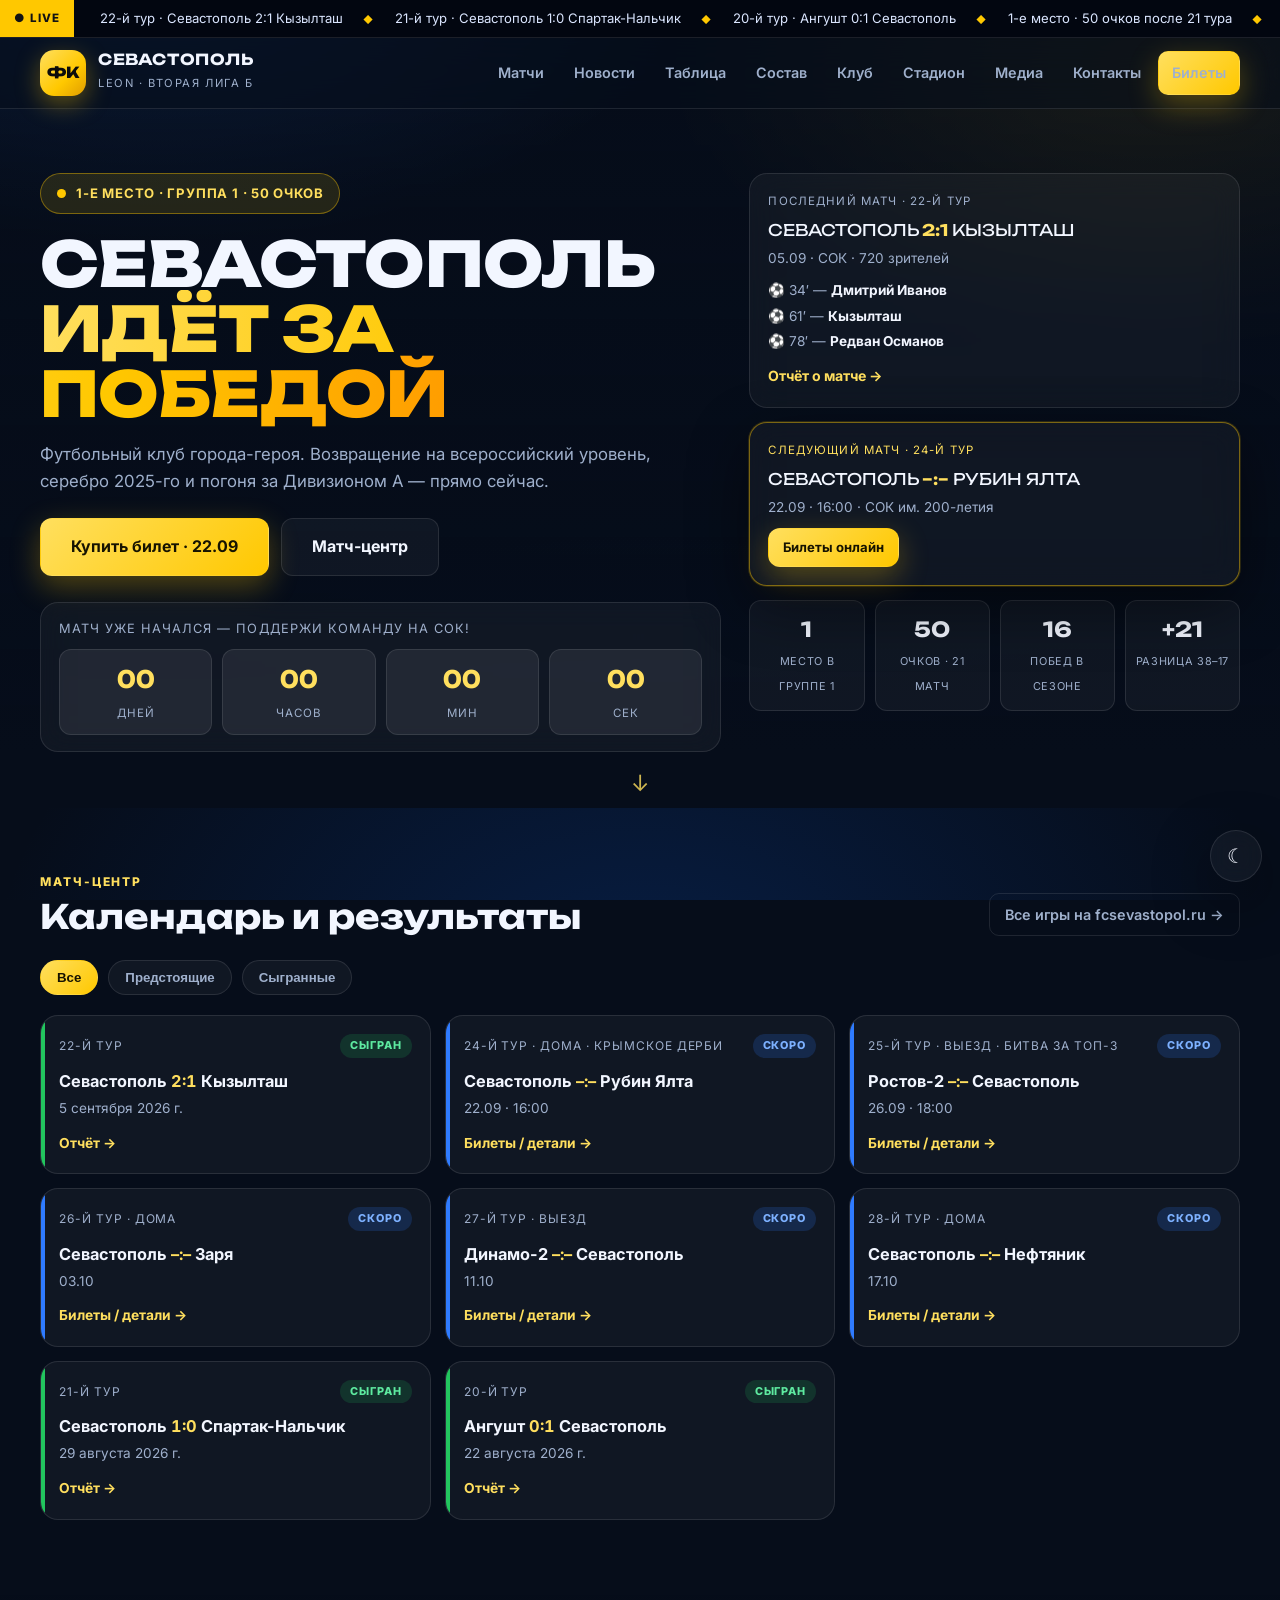
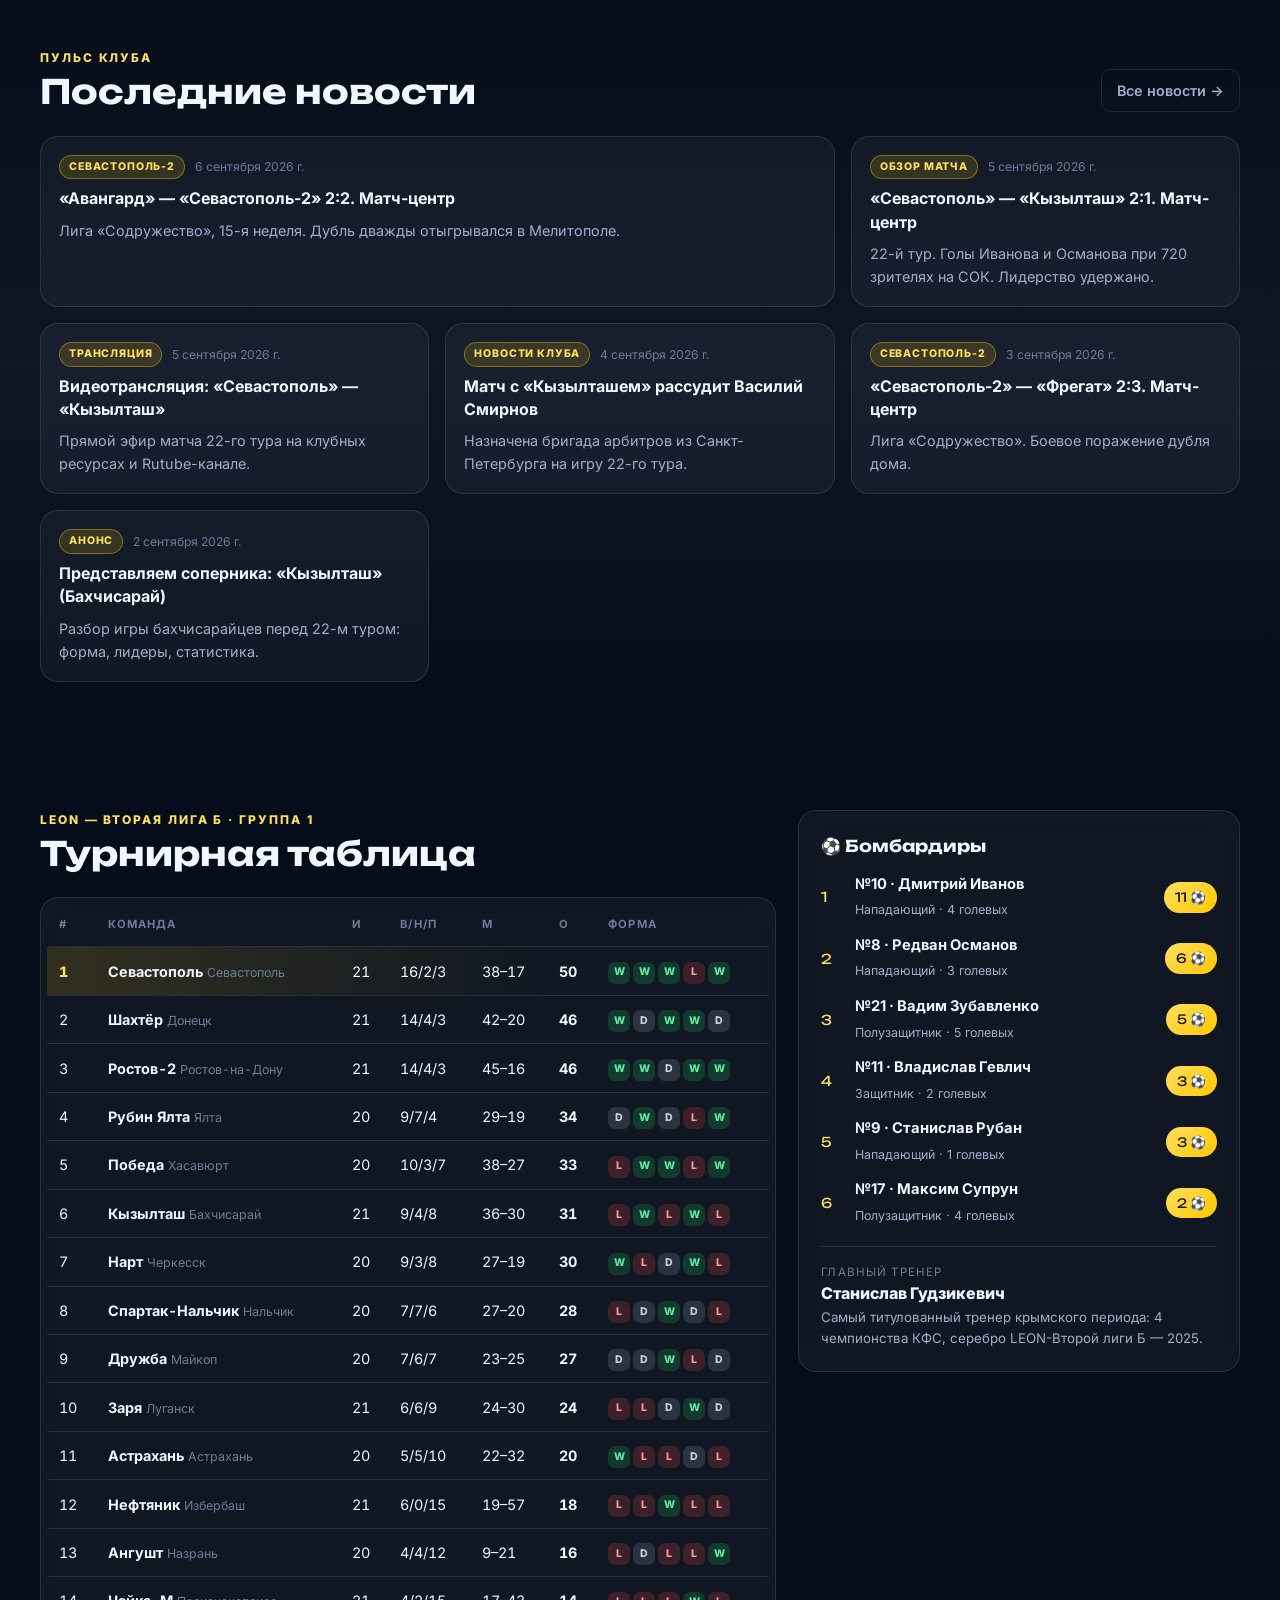
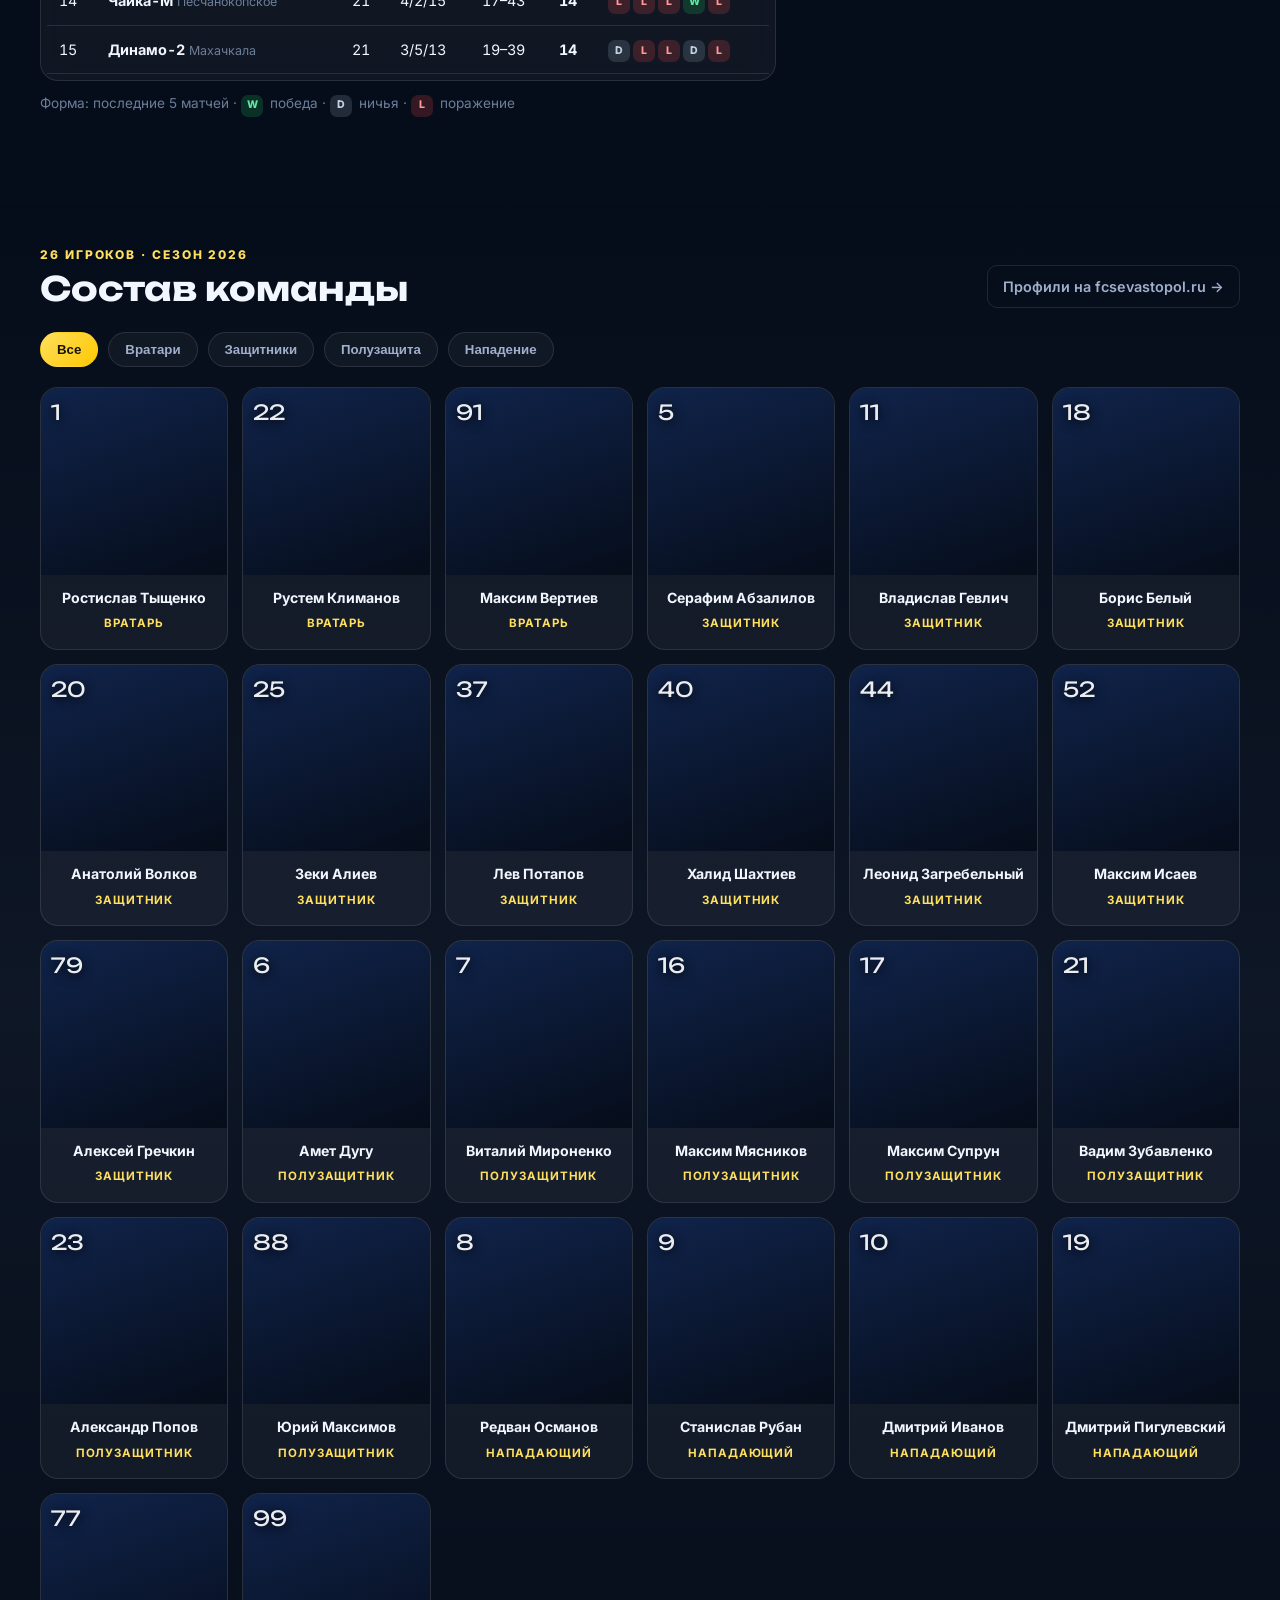
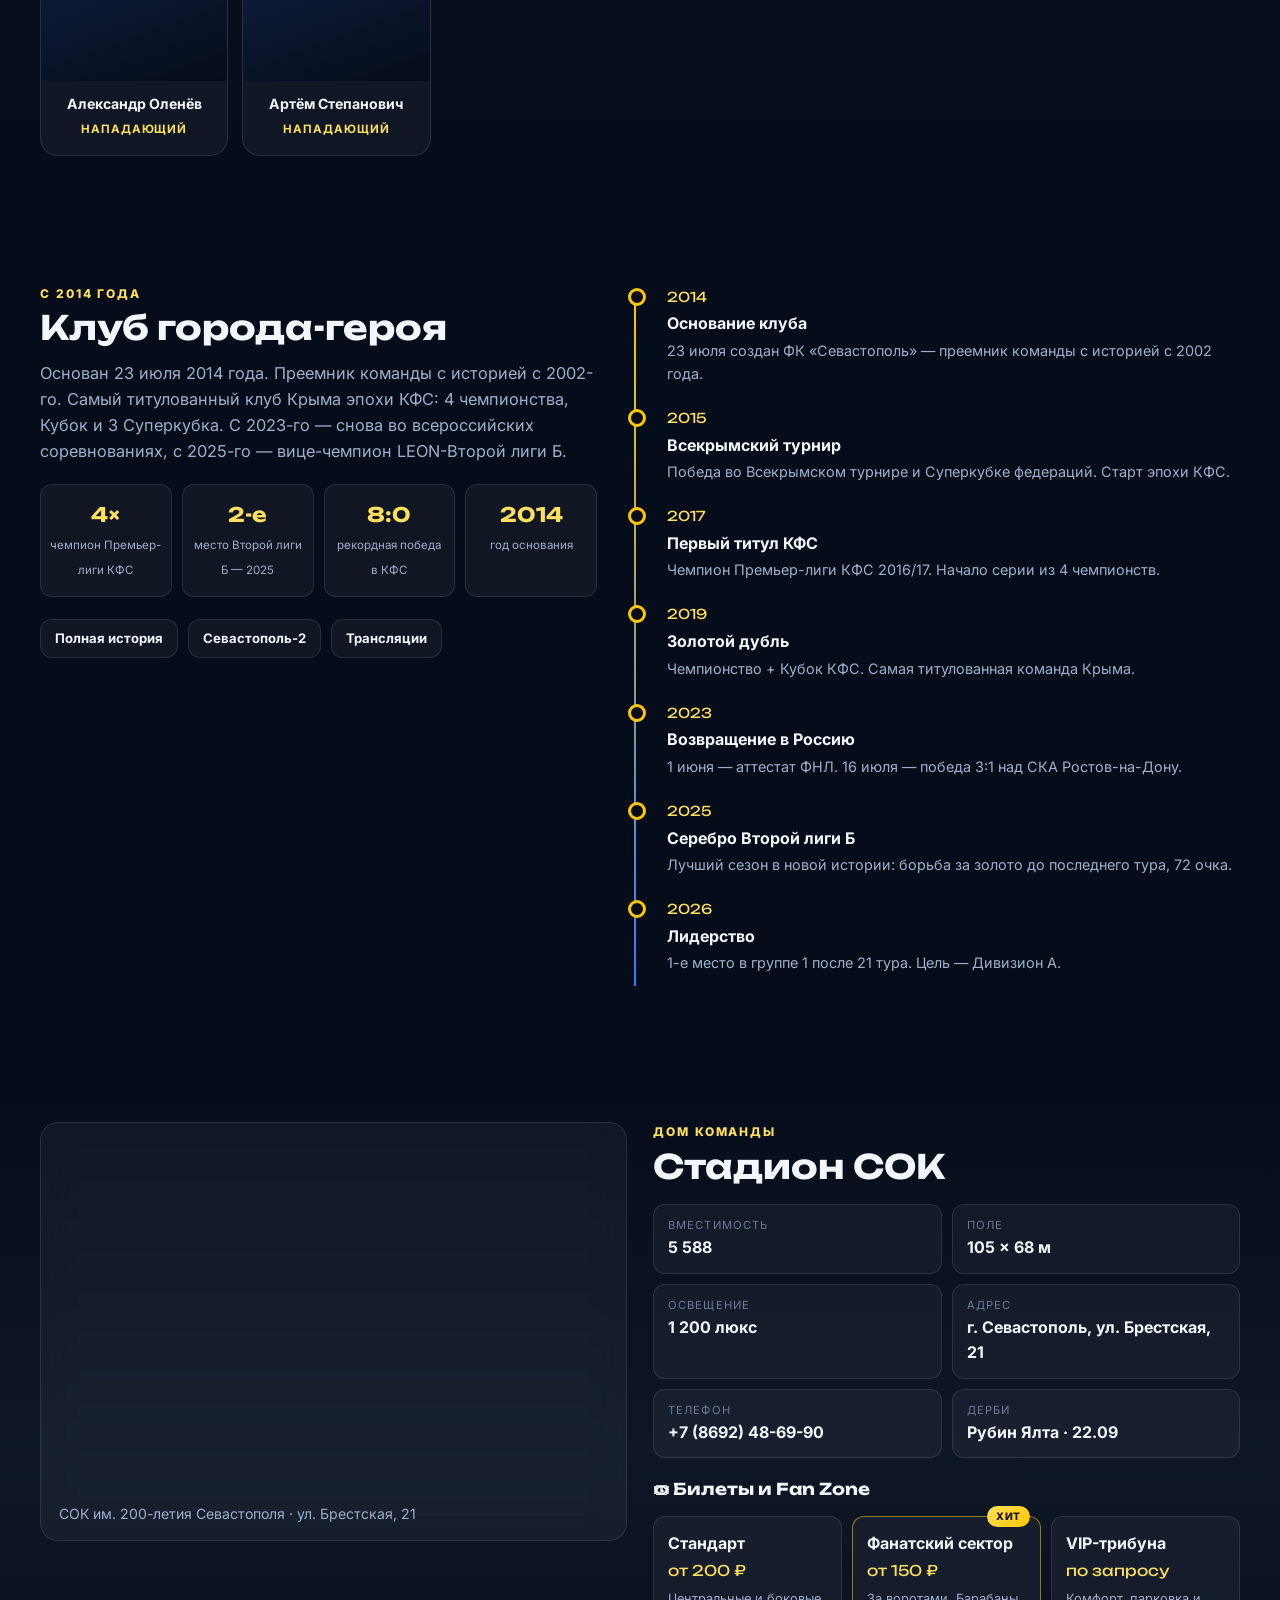
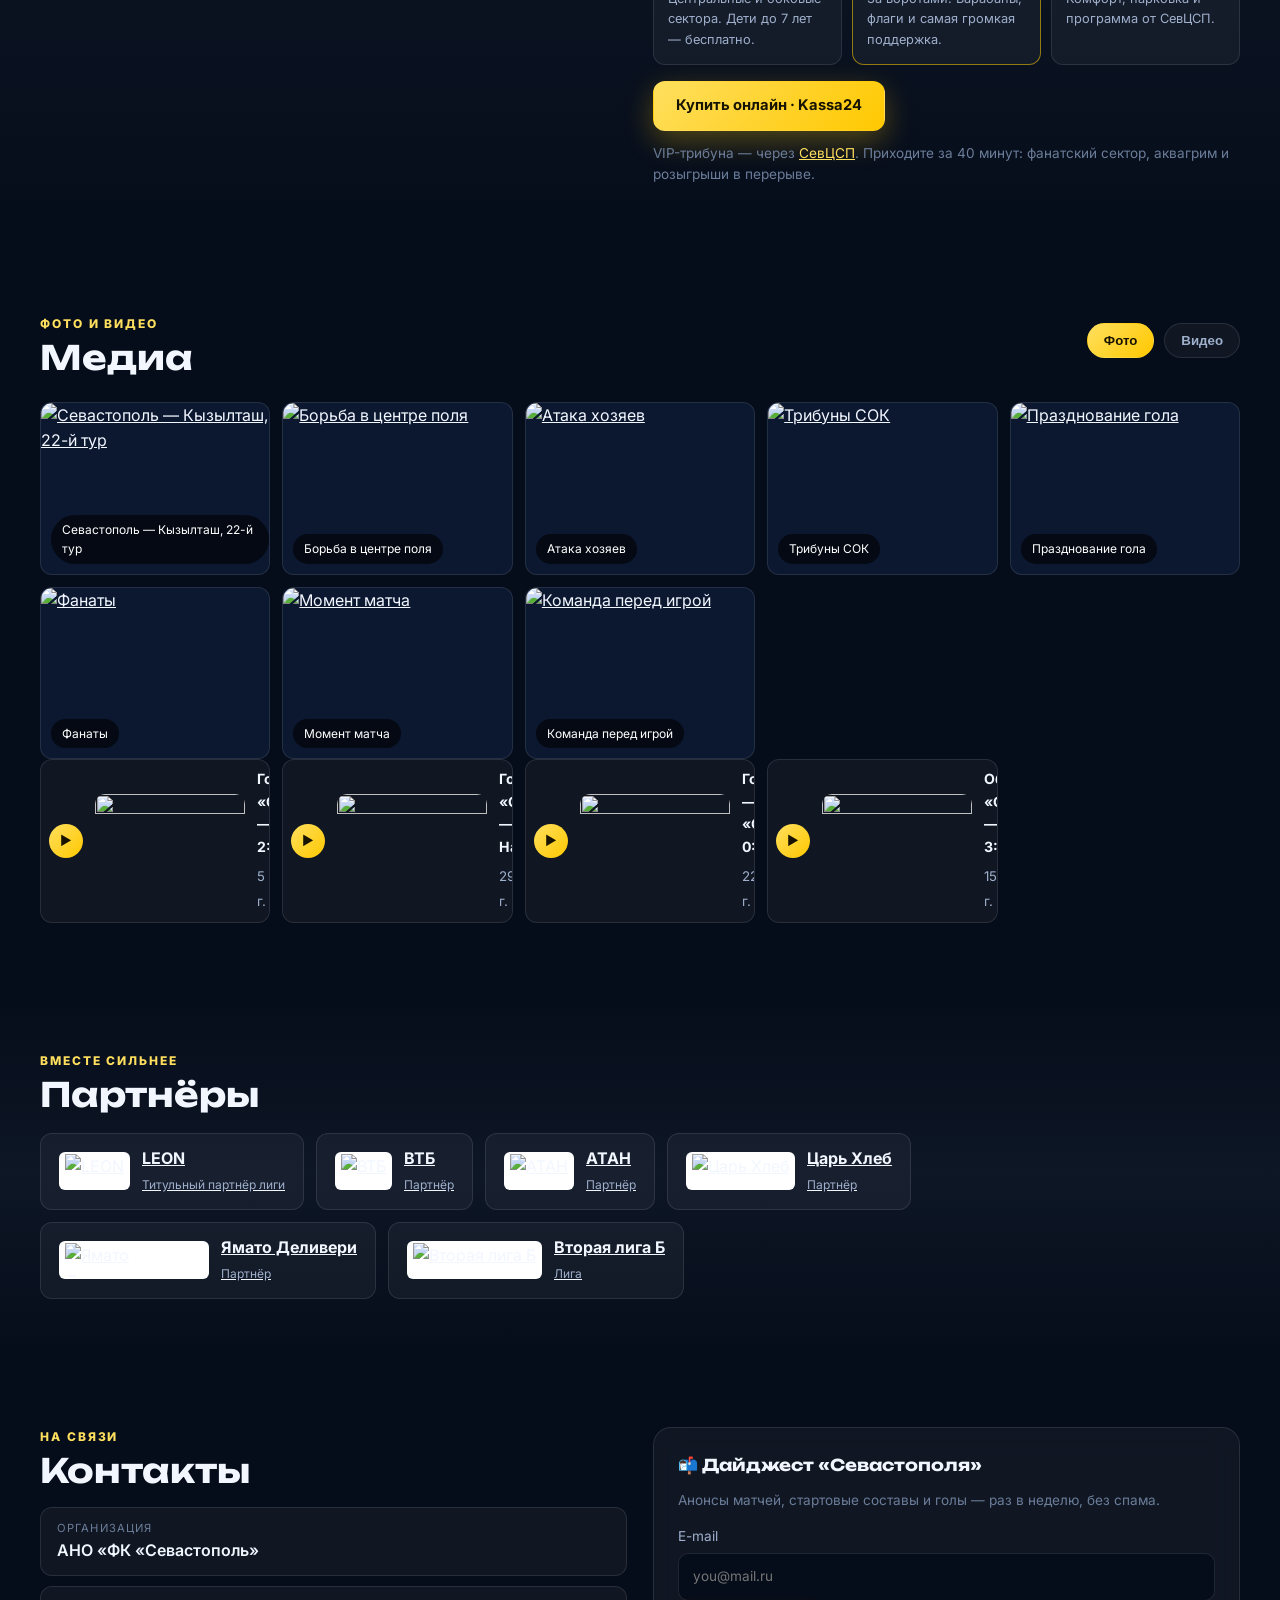
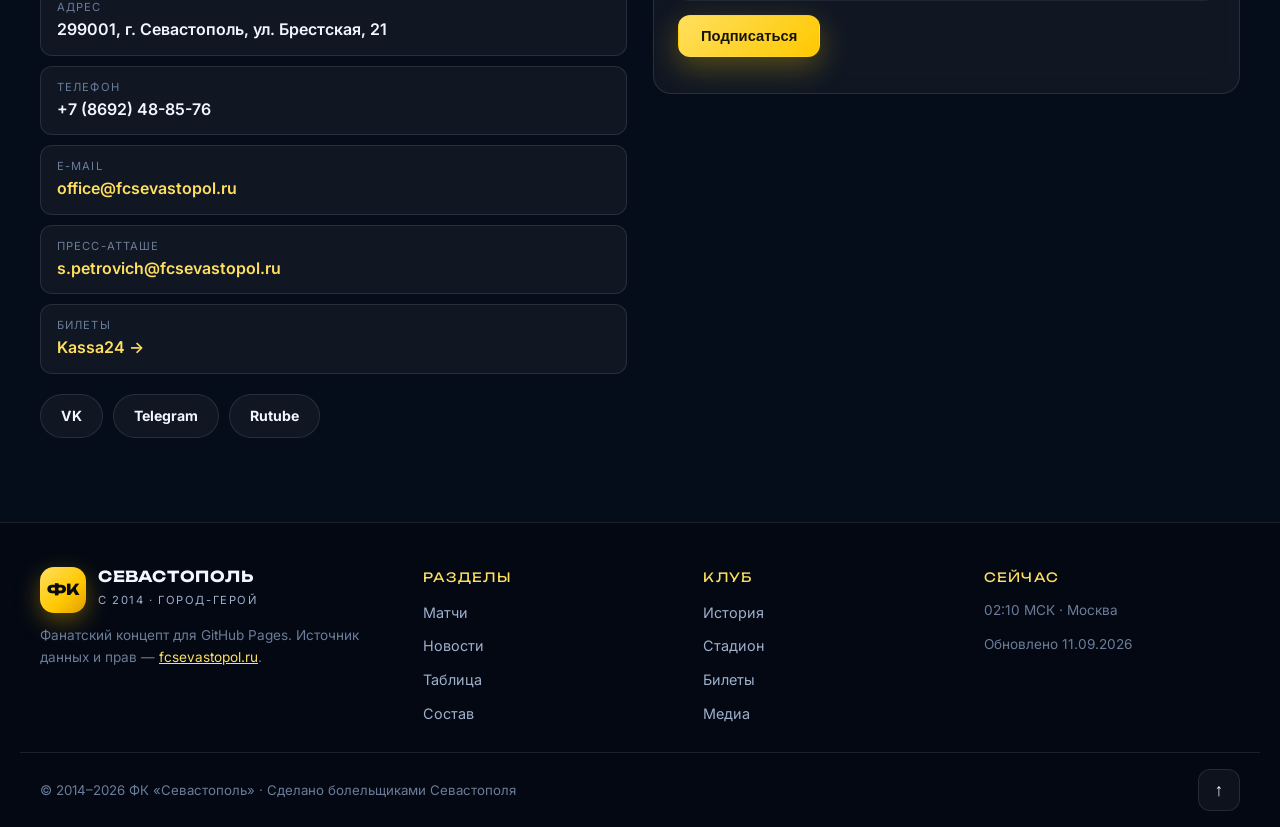
==== commit 87de8ec4: "Ultramodern fan site: hero + countdown, match-center, table, squad, timeline, tickets, media" ====
--- a/index.html
+++ b/index.html
@@ -1,399 +1,276 @@
 <!DOCTYPE html>
-<html lang="ru">
+<html lang="ru" data-theme="dark">
 <head>
-  <meta charset="UTF-8">
-  <meta name="viewport" content="width=device-width, initial-scale=1.0">
-  <title>ФК «Севастополь» — официальный сайт футбольного клуба</title>
-  <meta name="description" content="Футбольный клуб «Севастополь». Новости, состав, календарь, турнирная таблица LEON-Вторая лига Б. Лидер группы 1!">
-  <meta property="og:title" content="ФК «Севастополь» — лидер Второй лиги Б">
-  <meta property="og:description" content="Новости, состав, матчи и история футбольного клуба «Севастополь»">
-  <meta property="og:type" content="website">
-  <meta property="og:image" content="assets/og-cover.svg">
-  <link rel="icon" type="image/svg+xml" href="assets/logo.svg">
-  <link rel="preconnect" href="https://fonts.googleapis.com">
-  <link rel="preconnect" href="https://fonts.gstatic.com" crossorigin>
-  <link href="https://fonts.googleapis.com/css2?family=Unbounded:wght@400;600;700;900&family=Manrope:wght@400;500;600;700;800&display=swap" rel="stylesheet">
-  <link rel="stylesheet" href="css/style.css">
+    <meta charset="UTF-8">
+    <meta name="viewport" content="width=device-width, initial-scale=1.0">
+    <meta name="description" content="ФК Севастополь — лидер LEON-Второй лиги Б. Новости, матч-центр, турнирная таблица, состав, билеты, стадион СОК, медиа.">
+    <meta name="theme-color" content="#060d1a">
+    <meta property="og:title" content="ФК Севастополь — официальный фан-сайт">
+    <meta property="og:description" content="Лидер LEON-Второй лиги Б, группа 1. Матч-центр, таблица, состав, билеты.">
+    <meta property="og:type" content="website">
+    <meta property="og:image" content="https://www.fcsevastopol.ru/files/gallery/1831/143015.jpg">
+    <title>ФК Севастополь — лидер Второй лиги Б | Матчи, таблица, состав, билеты</title>
+    <link rel="preconnect" href="https://fonts.googleapis.com">
+    <link rel="preconnect" href="https://fonts.gstatic.com" crossorigin>
+    <link href="https://fonts.googleapis.com/css2?family=Unbounded:wght@400;600;800&family=Inter:wght@400;500;600;700;800&display=swap" rel="stylesheet">
+    <link rel="stylesheet" href="./css/main.css">
+    <link rel="manifest" href="./manifest.json">
+    <link rel="icon" type="image/svg+xml" href="./images/icon.svg">
+    <link rel="icon" type="image/png" sizes="32x32" href="./images/favicon-32.png">
+    <link rel="apple-touch-icon" href="./images/icon-192.png">
 </head>
 <body>
-
-  <!-- ===== HEADER ===== -->
-  <header class="header" id="header">
-    <div class="container header__inner">
-      <a href="#home" class="brand">
-        <img src="assets/logo.svg" alt="Эмблема ФК Севастополь" class="brand__logo">
-        <span class="brand__text">
-          <span class="brand__title">СЕВАСТОПОЛЬ</span>
-          <span class="brand__sub">футбольный клуб · с 2014</span>
-        </span>
-      </a>
-      <nav class="nav" id="nav">
-        <a href="#match" class="nav__link">Матчи</a>
-        <a href="#table" class="nav__link">Таблица</a>
-        <a href="#squad" class="nav__link">Состав</a>
-        <a href="#news" class="nav__link">Новости</a>
-        <a href="#history" class="nav__link">История</a>
-        <a href="#stadium" class="nav__link">Стадион</a>
-        <a href="#fans" class="nav__link fan-cta">Билеты</a>
-      </nav>
-      <button class="burger" id="burger" aria-label="Открыть меню">
-        <span></span><span></span><span></span>
-      </button>
+    <a href="#main" class="skip-link">Перейти к контенту</a>
+
+    <div class="ticker" aria-label="Последние результаты">
+        <span class="ticker__label">● LIVE</span>
+        <div class="ticker__track"><div class="ticker__inner" id="tickerInner"></div></div>
     </div>
-  </header>
-
-  <!-- ===== HERO ===== -->
-  <section class="hero" id="home">
-    <div class="hero__bg">
-      <div class="hero__glow hero__glow--1"></div>
-      <div class="hero__glow hero__glow--2"></div>
-      <svg class="hero__waves" viewBox="0 0 1440 320" preserveAspectRatio="none" aria-hidden="true">
-        <path class="wave wave--3" d="M0,224L60,213.3C120,203,240,181,360,186.7C480,192,600,224,720,229.3C840,235,960,213,1080,197.3C1200,181,1320,171,1380,165.3L1440,160L1440,320L0,320Z"></path>
-        <path class="wave wave--2" d="M0,256L80,240C160,224,320,192,480,197.3C640,203,800,245,960,250.7C1120,256,1280,224,1360,208L1440,192L1440,320L0,320Z"></path>
-        <path class="wave wave--1" d="M0,288L120,272C240,256,480,224,720,229.3C960,235,1200,277,1320,293.3L1440,309L1440,320L0,320Z"></path>
-      </svg>
-    </div>
-
-    <div class="container hero__content">
-      <div class="hero__left reveal">
-        <div class="hero__badge">
-          <span class="pulse-dot"></span> LEON · Вторая лига Б · группа 1
+
+    <header class="header" role="banner">
+        <nav class="header__nav container" role="navigation" aria-label="Главное меню">
+            <a href="#top" class="brand" aria-label="ФК Севастополь — наверх">
+                <span class="brand__crest" aria-hidden="true">ФК</span>
+                <span class="brand__text"><strong>СЕВАСТОПОЛЬ</strong><small>LEON · Вторая лига Б</small></span>
+            </a>
+            <button class="burger" aria-expanded="false" aria-controls="mainMenu" aria-label="Открыть меню">
+                <span></span><span></span><span></span>
+            </button>
+            <ul class="menu" id="mainMenu">
+                <li><a href="#matches">Матчи</a></li>
+                <li><a href="#news">Новости</a></li>
+                <li><a href="#table">Таблица</a></li>
+                <li><a href="#squad">Состав</a></li>
+                <li><a href="#club">Клуб</a></li>
+                <li><a href="#stadium">Стадион</a></li>
+                <li><a href="#media">Медиа</a></li>
+                <li><a href="#contacts">Контакты</a></li>
+                <li><a class="btn btn--gold btn--sm" href="https://sevastopol.kassa24.ru/" target="_blank" rel="noopener">Билеты</a></li>
+            </ul>
+        </nav>
+    </header>
+
+    <main id="main">
+        <!-- HERO -->
+        <section class="hero" id="top" aria-labelledby="hero-title">
+            <div class="hero__bg" aria-hidden="true"></div>
+            <div class="hero__glow" aria-hidden="true"></div>
+            <div class="container hero__grid">
+                <div class="hero__main">
+                    <p class="hero__badge"><span class="pulse"></span> 1-е место · Группа 1 · 50 очков</p>
+                    <h1 id="hero-title" class="hero__title">СЕВАСТО&shy;ПОЛЬ<br><span>ИДЁТ ЗА ПОБЕДОЙ</span></h1>
+                    <p class="hero__sub">Футбольный клуб города-героя. Возвращение на всероссийский уровень, серебро 2025-го и погоня за Дивизионом А — прямо сейчас.</p>
+                    <div class="hero__cta">
+                        <a class="btn btn--gold btn--lg" href="https://sevastopol.kassa24.ru/" target="_blank" rel="noopener">Купить билет · 22.09</a>
+                        <a class="btn btn--ghost btn--lg" href="#matches">Матч-центр</a>
+                    </div>
+                    <div class="countdown" aria-label="До следующего матча">
+                        <p class="countdown__label" id="countdownLabel">До крымского дерби · Севастополь — Рубин Ялта</p>
+                        <div class="countdown__row">
+                            <div class="cd"><b id="cdD">--</b><span>дней</span></div>
+                            <div class="cd"><b id="cdH">--</b><span>часов</span></div>
+                            <div class="cd"><b id="cdM">--</b><span>мин</span></div>
+                            <div class="cd"><b id="cdS">--</b><span>сек</span></div>
+                        </div>
+                    </div>
+                </div>
+                <div class="hero__side">
+                    <article class="glass match-mini" id="lastMatchCard">
+                        <p class="mini__tag">Последний матч · 22-й тур</p>
+                        <p class="mini__teams">СЕВАСТОПОЛЬ <b>2:1</b> КЫЗЫЛТАШ</p>
+                        <p class="mini__meta">05.09 · СОК · 720 зрителей</p>
+                        <div class="mini__goals" id="lastGoals"></div>
+                        <a class="mini__link" href="https://www.fcsevastopol.ru/news/8152.html" target="_blank" rel="noopener">Отчёт о матче →</a>
+                    </article>
+                    <article class="glass match-mini match-mini--next">
+                        <p class="mini__tag mini__tag--gold">Следующий матч · 24-й тур</p>
+                        <p class="mini__teams">СЕВАСТОПОЛЬ <b>–:–</b> РУБИН ЯЛТА</p>
+                        <p class="mini__meta">22.09 · 16:00 · СОК им. 200-летия</p>
+                        <a class="btn btn--gold btn--sm" href="https://sevastopol.kassa24.ru/" target="_blank" rel="noopener">Билеты онлайн</a>
+                    </article>
+                    <div class="hero__stats" id="heroStats"></div>
+                </div>
+            </div>
+            <a class="hero__scroll" href="#matches" aria-label="Листайте вниз">↓</a>
+        </section>
+
+        <!-- MATCHES -->
+        <section class="section" id="matches" aria-labelledby="t-matches">
+            <div class="container">
+                <header class="sec-head">
+                    <div><p class="kicker">Матч-центр</p><h2 id="t-matches" class="sec-title">Календарь и результаты</h2></div>
+                    <a class="sec-link" href="https://www.fcsevastopol.ru/tournaments/107" target="_blank" rel="noopener">Все игры на fcsevastopol.ru →</a>
+                </header>
+                <div class="cal-filters" role="tablist" aria-label="Фильтр матчей">
+                    <button class="chip chip--active" data-cal="all" role="tab" aria-selected="true">Все</button>
+                    <button class="chip" data-cal="upcoming" role="tab" aria-selected="false">Предстоящие</button>
+                    <button class="chip" data-cal="finished" role="tab" aria-selected="false">Сыгранные</button>
+                </div>
+                <div class="cal-grid" id="calGrid"></div>
+            </div>
+        </section>
+
+        <!-- NEWS -->
+        <section class="section section--alt" id="news" aria-labelledby="t-news">
+            <div class="container">
+                <header class="sec-head">
+                    <div><p class="kicker">Пульс клуба</p><h2 id="t-news" class="sec-title">Последние новости</h2></div>
+                    <a class="sec-link" href="https://www.fcsevastopol.ru/news/" target="_blank" rel="noopener">Все новости →</a>
+                </header>
+                <div class="news-grid" id="newsGrid"></div>
+            </div>
+        </section>
+
+        <!-- TABLE -->
+        <section class="section" id="table" aria-labelledby="t-table">
+            <div class="container table-layout">
+                <div>
+                    <header class="sec-head">
+                        <div><p class="kicker">LEON — Вторая лига Б · Группа 1</p><h2 id="t-table" class="sec-title">Турнирная таблица</h2></div>
+                    </header>
+                    <div class="table-wrap glass">
+                        <table class="table" aria-label="Турнирная таблица">
+                            <thead><tr><th>#</th><th>Команда</th><th>И</th><th>В/Н/П</th><th>М</th><th>О</th><th>Форма</th></tr></thead>
+                            <tbody id="standingsBody"></tbody>
+                        </table>
+                    </div>
+                    <p class="hint">Форма: последние 5 матчей · <i class="f f--w">W</i> победа · <i class="f f--d">D</i> ничья · <i class="f f--l">L</i> поражение</p>
+                </div>
+                <aside class="scorers glass" aria-labelledby="t-scorers">
+                    <h3 id="t-scorers" class="side-title">⚽ Бомбардиры</h3>
+                    <div id="scorersList" class="scorers-list"></div>
+                    <div class="coach">
+                        <img id="coachPhoto" src="https://www.fcsevastopol.ru/files/player/4164-photo_team.jpg" alt="Главный тренер" loading="lazy" onerror="this.style.display='none'">
+                        <div><p class="coach__role">Главный тренер</p><p class="coach__name" id="coachName">Станислав Гудзикевич</p><p class="coach__note" id="coachNote"></p></div>
+                    </div>
+                </aside>
+            </div>
+        </section>
+
+        <!-- SQUAD -->
+        <section class="section section--alt" id="squad" aria-labelledby="t-squad">
+            <div class="container">
+                <header class="sec-head">
+                    <div><p class="kicker">26 игроков · сезон 2026</p><h2 id="t-squad" class="sec-title">Состав команды</h2></div>
+                    <a class="sec-link" href="https://www.fcsevastopol.ru/teams/1-1.html" target="_blank" rel="noopener">Профили на fcsevastopol.ru →</a>
+                </header>
+                <div class="cal-filters" role="tablist" aria-label="Фильтр по амплуа">
+                    <button class="chip chip--active" data-pos="all" role="tab" aria-selected="true">Все</button>
+                    <button class="chip" data-pos="gk" role="tab" aria-selected="false">Вратари</button>
+                    <button class="chip" data-pos="df" role="tab" aria-selected="false">Защитники</button>
+                    <button class="chip" data-pos="mf" role="tab" aria-selected="false">Полузащита</button>
+                    <button class="chip" data-pos="fw" role="tab" aria-selected="false">Нападение</button>
+                </div>
+                <div class="squad-grid" id="squadGrid"></div>
+            </div>
+        </section>
+
+        <!-- CLUB / HISTORY -->
+        <section class="section" id="club" aria-labelledby="t-club">
+            <div class="container club-grid">
+                <div>
+                    <p class="kicker">С 2014 года</p>
+                    <h2 id="t-club" class="sec-title">Клуб города-героя</h2>
+                    <p class="lead">Основан 23 июля 2014 года. Преемник команды с историей с 2002-го. Самый титулованный клуб Крыма эпохи КФС: 4 чемпионства, Кубок и 3 Суперкубка. С 2023-го — снова во всероссийских соревнованиях, с 2025-го — вице-чемпион LEON-Второй лиги Б.</p>
+                    <ul class="facts">
+                        <li><b>4×</b><span>чемпион Премьер-лиги КФС</span></li>
+                        <li><b>2-е</b><span>место Второй лиги Б — 2025</span></li>
+                        <li><b>8:0</b><span>рекордная победа в КФС</span></li>
+                        <li><b>2014</b><span>год основания</span></li>
+                    </ul>
+                    <div class="club-links">
+                        <a class="btn btn--ghost btn--sm" href="https://www.fcsevastopol.ru/history.html" target="_blank" rel="noopener">Полная история</a>
+                        <a class="btn btn--ghost btn--sm" href="https://www.fcsevastopol.ru/teams/1-3.html" target="_blank" rel="noopener">Севастополь-2</a>
+                        <a class="btn btn--ghost btn--sm" href="https://www.fcsevastopol.ru/video-online.html" target="_blank" rel="noopener">Трансляции</a>
+                    </div>
+                </div>
+                <ol class="timeline" id="timeline"></ol>
+            </div>
+        </section>
+
+        <!-- STADIUM + TICKETS -->
+        <section class="section section--alt" id="stadium" aria-labelledby="t-stad">
+            <div class="container stad-grid">
+                <figure class="stad-photo glass">
+                    <img src="https://www.fcsevastopol.ru/files/gallery/1278/116829.jpg" alt="Стадион СОК Севастополь" loading="lazy" onerror="this.src='https://www.fcsevastopol.ru/files/gallery/1831/143015.jpg'">
+                    <figcaption>СОК им. 200-летия Севастополя · ул. Брестская, 21</figcaption>
+                </figure>
+                <div>
+                    <p class="kicker">Дом команды</p>
+                    <h2 id="t-stad" class="sec-title">Стадион СОК</h2>
+                    <dl class="specs" id="stadSpecs"></dl>
+                    <div class="tickets" id="tickets">
+                        <h3 class="side-title">🎟 Билеты и Fan Zone</h3>
+                        <div class="ticket-cards" id="ticketCards"></div>
+                        <a class="btn btn--gold" href="https://sevastopol.kassa24.ru/" target="_blank" rel="noopener">Купить онлайн · Kassa24</a>
+                        <p class="hint">VIP-трибуна — через <a href="https://sevcsp.ru/vip-na-matchi-futbolnogo-kluba-sevastopol/" target="_blank" rel="noopener">СевЦСП</a>. Приходите за 40 минут: фанатский сектор, аквагрим и розыгрыши в перерыве.</p>
+                    </div>
+                </div>
+            </div>
+        </section>
+
+        <!-- MEDIA -->
+        <section class="section" id="media" aria-labelledby="t-media">
+            <div class="container">
+                <header class="sec-head">
+                    <div><p class="kicker">Фото и видео</p><h2 id="t-media" class="sec-title">Медиа</h2></div>
+                    <div class="cal-filters" role="tablist" aria-label="Тип медиа">
+                        <button class="chip chip--active" data-media="photo" role="tab" aria-selected="true">Фото</button>
+                        <button class="chip" data-media="video" role="tab" aria-selected="false">Видео</button>
+                    </div>
+                </header>
+                <div class="media-grid" id="photoPanel"></div>
+                <div class="media-grid media-grid--video" id="videoPanel" hidden></div>
+            </div>
+        </section>
+
+        <!-- PARTNERS -->
+        <section class="section section--alt" id="partners" aria-labelledby="t-part">
+            <div class="container">
+                <p class="kicker">Вместе сильнее</p>
+                <h2 id="t-part" class="sec-title">Партнёры</h2>
+                <div class="partners" id="partnersRow"></div>
+            </div>
+        </section>
+
+        <!-- CONTACTS -->
+        <section class="section" id="contacts" aria-labelledby="t-cont">
+            <div class="container contacts-grid">
+                <div>
+                    <p class="kicker">На связи</p>
+                    <h2 id="t-cont" class="sec-title">Контакты</h2>
+                    <address class="contact-list" id="contactList"></address>
+                    <div class="socials">
+                        <a href="https://vk.com/fcsevastopol_ru" target="_blank" rel="noopener" class="soc">VK</a>
+                        <a href="https://t.me/fcsevastopol" target="_blank" rel="noopener" class="soc">Telegram</a>
+                        <a href="https://rutube.ru/channel/40269762/" target="_blank" rel="noopener" class="soc">Rutube</a>
+                    </div>
+                </div>
+                <form class="glass newsletter" id="nlForm">
+                    <h3 class="side-title">📬 Дайджест «Севастополя»</h3>
+                    <p class="hint">Анонсы матчей, стартовые составы и голы — раз в неделю, без спама.</p>
+                    <label class="fld"><span>E-mail</span><input type="email" name="email" required placeholder="you@mail.ru" autocomplete="email"></label>
+                    <button class="btn btn--gold" type="submit">Подписаться</button>
+                    <p class="hint" id="nlMsg" role="status"></p>
+                </form>
+            </div>
+        </section>
+    </main>
+
+    <footer class="footer" role="contentinfo">
+        <div class="container footer__grid">
+            <div>
+                <p class="brand brand--foot"><span class="brand__crest" aria-hidden="true">ФК</span><span class="brand__text"><strong>СЕВАСТОПОЛЬ</strong><small>с 2014 · город-герой</small></span></p>
+                <p class="hint">Фанатский концепт для GitHub Pages. Источник данных и прав — <a href="https://www.fcsevastopol.ru/home/" target="_blank" rel="noopener">fcsevastopol.ru</a>.</p>
+            </div>
+            <nav aria-label="Разделы"><p class="foot-h">Разделы</p><ul class="foot-list"><li><a href="#matches">Матчи</a></li><li><a href="#news">Новости</a></li><li><a href="#table">Таблица</a></li><li><a href="#squad">Состав</a></li></ul></nav>
+            <nav aria-label="Клуб"><p class="foot-h">Клуб</p><ul class="foot-list"><li><a href="#club">История</a></li><li><a href="#stadium">Стадион</a></li><li><a href="#tickets">Билеты</a></li><li><a href="#media">Медиа</a></li></ul></nav>
+            <div><p class="foot-h">Сейчас</p><p class="hint" id="clock">— МСК</p><p class="hint">Обновлено 11.09.2026</p></div>
         </div>
-        <h1 class="hero__title">
-          ГОРДОСТЬ<br><span class="accent">ГЕРОИЧЕСКОГО<br>ГОРОДА</span>
-        </h1>
-        <p class="hero__subtitle">Футбольный клуб «Севастополь» — самая титулованная команда Крыма и лидер национального первенства.</p>
-        <div class="hero__actions">
-          <a href="#match" class="btn btn--primary">Ближайшие матчи</a>
-          <a href="#squad" class="btn btn--ghost">Состав команды</a>
-        </div>
-        <div class="hero__stats">
-          <div class="stat">
-            <span class="stat__num" data-count="4">0</span>
-            <span class="stat__label">чемпионства Крыма</span>
-          </div>
-          <div class="stat">
-            <span class="stat__num" data-count="3">0</span>
-            <span class="stat__label">Суперкубка КФС</span>
-          </div>
-          <div class="stat">
-            <span class="stat__num" data-count="2025" data-plain="1">0</span>
-            <span class="stat__label">серебро Второй лиги Б</span>
-          </div>
-        </div>
-      </div>
-
-      <div class="hero__card glass reveal reveal--delay-1">
-        <div class="hero__card-head">
-          <span class="hero__card-tag">СЛЕДУЮЩИЙ МАТЧ · 22 сентября, 16:00</span>
-        </div>
-        <div class="matchup">
-          <div class="matchup__team">
-            <div class="team-crest team-crest--sm">С</div>
-            <span>СЕВАСТОПОЛЬ</span>
-          </div>
-          <div class="matchup__vs">VS</div>
-          <div class="matchup__team">
-            <div class="team-dot"></div>
-            <span>РУБИН ЯЛТА</span>
-          </div>
-        </div>
-        <div class="countdown" id="countdown" data-next-match="2026-09-22T16:00:00+03:00">
-          <div class="cd"><span class="cd__num" id="cd-days">00</span><span class="cd__label">дней</span></div>
-          <div class="cd"><span class="cd__num" id="cd-hours">00</span><span class="cd__label">часов</span></div>
-          <div class="cd"><span class="cd__num" id="cd-mins">00</span><span class="cd__label">минут</span></div>
-          <div class="cd"><span class="cd__num" id="cd-secs">00</span><span class="cd__label">секунд</span></div>
-        </div>
-        <div class="hero__card-foot">
-          <span>🏟 СОК «Севастополь»</span>
-          <span class="leader-chip">👑 1 место · 50 очков</span>
-        </div>
-      </div>
-    </div>
-
-    <a href="#match" class="hero__scroll" aria-label="Листать вниз"><span></span></a>
-  </section>
-
-  <!-- ===== TICKER ===== -->
-  <div class="ticker" aria-hidden="true">
-    <div class="ticker__track">
-      <span>⚓ ФК СЕВАСТОПОЛЬ</span><span>— ЛИДЕР ВТОРОЙ ЛИГИ Б —</span>
-      <span>🏆 4× ЧЕМПИОН КРЫМА</span><span>—</span>
-      <span>🥈 СЕРЕБРЯНЫЙ ПРИЗЁР ВТОРОЙ ЛИГИ Б 2025</span><span>—</span>
-      <span>⚽ ДОМАШНИЕ МАТЧИ: СОК «СЕВАСТОПОЛЬ»</span><span>—</span>
-      <span>⚓ ФК СЕВАСТОПОЛЬ</span><span>— ЛИДЕР ВТОРОЙ ЛИГИ Б —</span>
-      <span>🏆 4× ЧЕМПИОН КРЫМА</span><span>—</span>
-      <span>🥈 СЕРЕБРЯНЫЙ ПРИЗЁР ВТОРОЙ ЛИГИ Б 2025</span><span>—</span>
-      <span>⚽ ДОМАШНИЕ МАТЧИ: СОК «СЕВАСТОПОЛЬ»</span><span>—</span>
-    </div>
-  </div>
-
-  <!-- ===== MATCHES ===== -->
-  <section class="section" id="match">
-    <div class="container">
-      <div class="section__head reveal">
-        <span class="section__tag">Сезон 2026</span>
-        <h2 class="section__title">Матчи команды</h2>
-      </div>
-
-      <div class="matches-grid">
-        <div class="matches-col reveal">
-          <h3 class="col-title">Ближайшие матчи</h3>
-          <div class="match-list" id="upcoming-list"></div>
-        </div>
-
-        <div class="matches-col reveal reveal--delay-1">
-          <h3 class="col-title">Последние результаты</h3>
-          <div class="result-list" id="results-list"></div>
-
-          <div class="scorers glass">
-            <h3 class="col-title">🥇 Бомбардиры</h3>
-            <ol class="scorers__list">
-              <li><b>Дмитрий Иванов</b><span>нападающий</span><em>11 ⚽</em></li>
-              <li><b>Редван Османов</b><span>нападающий</span><em>6 ⚽</em></li>
-              <li><b>Вадим Зубавленко</b><span>полузащитник</span><em>5 ⚽</em></li>
-            </ol>
-          </div>
-        </div>
-      </div>
-    </div>
-  </section>
-
-  <!-- ===== TABLE ===== -->
-  <section class="section section--alt" id="table">
-    <div class="container">
-      <div class="section__head reveal">
-        <span class="section__tag">LEON · Вторая лига Б · группа 1</span>
-        <h2 class="section__title">Турнирная таблица</h2>
-      </div>
-      <div class="table-wrap glass reveal">
-        <table class="league-table">
-          <thead>
-            <tr><th>#</th><th>Команда</th><th>И</th><th>О</th></tr>
-          </thead>
-          <tbody id="league-body"></tbody>
-        </table>
-        <p class="table-note">Данные на сентябрь 2026 · источник: fcsevastopol.ru</p>
-      </div>
-    </div>
-  </section>
-
-  <!-- ===== SQUAD ===== -->
-  <section class="section" id="squad">
-    <div class="container">
-      <div class="section__head reveal">
-        <span class="section__tag">Основной состав</span>
-        <h2 class="section__title">Игроки <span class="year-mark">2026</span></h2>
-      </div>
-
-      <div class="filters reveal" id="pos-filters">
-        <button class="chip is-active" data-pos="all">Все</button>
-        <button class="chip" data-pos="gk">Вратари</button>
-        <button class="chip" data-pos="df">Защитники</button>
-        <button class="chip" data-pos="mf">Полузащитники</button>
-        <button class="chip" data-pos="fw">Нападающие</button>
-      </div>
-
-      <div class="squad-grid" id="squad-grid"></div>
-    </div>
-  </section>
-
-  <!-- ===== NEWS ===== -->
-  <section class="section section--alt" id="news">
-    <div class="container">
-      <div class="section__head reveal">
-        <span class="section__tag">Медиа</span>
-        <h2 class="section__title">Новости клуба</h2>
-      </div>
-      <div class="news-grid" id="news-grid"></div>
-      <div class="center reveal">
-        <a class="btn btn--ghost" href="https://www.fcsevastopol.ru/news/" target="_blank" rel="noopener">Все новости на сайте клуба</a>
-      </div>
-    </div>
-  </section>
-
-  <!-- ===== HISTORY ===== -->
-  <section class="section" id="history">
-    <div class="container">
-      <div class="section__head reveal">
-        <span class="section__tag">С 23 июля 2014 года</span>
-        <h2 class="section__title">Наша история</h2>
-      </div>
-
-      <div class="history-grid">
-        <div class="timeline reveal">
-          <div class="tl-item">
-            <span class="tl-year">2014</span>
-            <h4>Основание клуба</h4>
-            <p>Клуб создан 23 июля 2014 года как ФК «СКЧФ Севастополь» — преемник севастопольского футбола, ведущий историю с 2002 года.</p>
-          </div>
-          <div class="tl-item">
-            <span class="tl-year">2016</span>
-            <h4>ФК «Севастополь»</h4>
-            <p>Клуб получает современное название и становится завсегдатаем Премьер-лиги Крымского футбольного союза.</p>
-          </div>
-          <div class="tl-item">
-            <span class="tl-year">2017–22</span>
-            <h4>Эра доминирования</h4>
-            <p>Четыре чемпионства ПЛ КФС (2016/17, 2018/19, 2020/21, 2022), Кубок и три Суперкубка Крыма. Самый титулованный клуб полуострова.</p>
-          </div>
-          <div class="tl-item">
-            <span class="tl-year">2023</span>
-            <h4>Возвращение всероссийский уровень</h4>
-            <p>Аттестат ФНЛ и дебют во Второй лиге «Дивизион Б»: победа над СКА Ростов-на-Дону 3:1 на глазах родных трибун.</p>
-          </div>
-          <div class="tl-item">
-            <span class="tl-year">2025</span>
-            <h4>Историческое серебро</h4>
-            <p>Лучший сезон в новейшей истории: борьба за победу до последнего тура и серебро LEON-Второй лиги Б.</p>
-          </div>
-          <div class="tl-item tl-item--now">
-            <span class="tl-year">2026</span>
-            <h4>Мы — лидеры!</h4>
-            <p>«Севастополь» возглавляет таблицу группы 1, опережая «Шахтёр» и «Ростов-2». Боремся за выход в Первую лигу!</p>
-          </div>
-        </div>
-
-        <aside class="trophies reveal reveal--delay-1">
-          <h3 class="col-title">🏆 Витрина достижений</h3>
-          <ul class="trophy-list">
-            <li><span class="trophy-num gold">4</span><div><b>Чемпион ПЛ КФС</b><span>2016/17 · 2018/19 · 2020/21 · 2022</span></div></li>
-            <li><span class="trophy-num silver">3</span><div><b>Суперкубок КФС</b><span>2017 · 2021 · 2023</span></div></li>
-            <li><span class="trophy-num bronze">1</span><div><b>Обладатель Кубка КФС</b><span>2018/19</span></div></li>
-            <li><span class="trophy-num silver">3</span><div><b>Серебро ПЛ КФС</b><span>2015/16 · 2017/18 · 2021/22</span></div></li>
-            <li><span class="trophy-num gold">🥈</span><div><b>Серебро Второй лиги Б</b><span>2025 — лучший результат клуба</span></div></li>
-          </ul>
-          <div class="color-card">
-            <h4>Цвета клуба</h4>
-            <div class="swatches">
-              <span class="swatch swatch--white">Белый</span>
-              <span class="swatch swatch--blue">Синий</span>
-            </div>
-            <p>Белый парус и синее море — символ Севастополя на форме клуба с 2014 года.</p>
-          </div>
-        </aside>
-      </div>
-    </div>
-  </section>
-
-  <!-- ===== STAFF ===== -->
-  <section class="section section--alt" id="staff">
-    <div class="container">
-      <div class="section__head reveal">
-        <span class="section__tag">Тренерский штаб</span>
-        <h2 class="section__title">Кто ведёт команду к победе</h2>
-      </div>
-      <div class="staff-grid">
-        <div class="staff-card glass reveal">
-          <div class="staff-card__avatar"><span>СГ</span></div>
-          <h4>Станислав Гудзикевич</h4>
-          <p>Главный тренер</p>
-          <small>Возглавляет клуб с октября 2018 года. Архитектор чемпионских и серебряных сезонов.</small>
-        </div>
-        <div class="staff-card glass reveal reveal--delay-1">
-          <div class="staff-card__avatar"><span>ЕП</span></div>
-          <h4>Евгений Прокопенко</h4>
-          <p>Помощник главного тренера</p>
-        </div>
-        <div class="staff-card glass reveal reveal--delay-2">
-          <div class="staff-card__avatar"><span>АС</span></div>
-          <h4>Александр Сокоренко</h4>
-          <p>Тренер по вратарям</p>
-        </div>
-      </div>
-    </div>
-  </section>
-
-  <!-- ===== STADIUM ===== -->
-  <section class="section stadium" id="stadium">
-    <div class="stadium__bg" aria-hidden="true"></div>
-    <div class="container">
-      <div class="stadium__content reveal">
-        <span class="section__tag">Наш дом</span>
-        <h2 class="section__title">Стадион СОК «Севастополь»</h2>
-        <p>Домашняя арена клуба — Спортивный оздоровительный комплекс «Севастополь» имени 200-летия города. Здесь шумит наш сектор, здесь рождаются победы. 700–1000 преданных болельщиков на каждом матче — и атмосфера, в которой соперникам тяжело.</p>
-        <div class="stadium__facts">
-          <div class="fact"><b>🏟</b><span>СОК «Севастополь»</span><small>главная арена</small></div>
-          <div class="fact"><b>📍</b><span>Севастополь</span><small>героический город</small></div>
-          <div class="fact"><b>🎟</b><span>Билеты и VIP</span><small>в Fan Zone ниже</small></div>
-        </div>
-      </div>
-    </div>
-  </section>
-
-  <!-- ===== FAN ZONE ===== -->
-  <section class="section" id="fans">
-    <div class="container">
-      <div class="section__head reveal">
-        <span class="section__tag">Fan Zone</span>
-        <h2 class="section__title">Поддержи команду на трибуне</h2>
-      </div>
-      <div class="fans-grid">
-        <div class="fan-card glass reveal">
-          <div class="fan-card__icon">🎟</div>
-          <h4>Билеты онлайн</h4>
-          <p>Покупайте билеты на домашние матчи не выходя из дома — быстро и без очередей.</p>
-          <a class="btn btn--primary btn--sm" href="https://www.fcsevastopol.ru/fanzone/" target="_blank" rel="noopener">Купить билет</a>
-        </div>
-        <div class="fan-card glass fan-card--hot reveal reveal--delay-1">
-          <div class="fan-card__flag">Хит сезона</div>
-          <div class="fan-card__icon">👑</div>
-          <h4>Абонемент сезона</h4>
-          <p>Все домашние матчи сезона по одной цене. Будьте с командой на пути к вершине!</p>
-          <a class="btn btn--gold btn--sm" href="https://www.fcsevastopol.ru/fanzone/" target="_blank" rel="noopener">Оформить абонемент</a>
-        </div>
-        <div class="fan-card glass reveal reveal--delay-2">
-          <div class="fan-card__icon">📺</div>
-          <h4>Трансляции</h4>
-          <p>Не получается прийти? Смотрите видеотрансляции матчей и повторы на официальных каналах клуба.</p>
-          <a class="btn btn--ghost btn--sm" href="https://vk.ru/fcsevastopol_ru" target="_blank" rel="noopener">Смотреть</a>
-        </div>
-      </div>
-    </div>
-  </section>
-
-  <!-- ===== CONTACTS ===== -->
-  <footer class="footer" id="contacts">
-    <div class="container footer__grid">
-      <div class="footer__brand">
-        <img src="assets/logo.svg" alt="Эмблема ФК Севастополь" class="footer__logo">
-        <div>
-          <b>ФК «СЕВАСТОПОЛЬ»</b>
-          <p>Футбольный клуб из героического города.<br>Основан 23 июля 2014 года.</p>
-        </div>
-      </div>
-      <div class="footer__col">
-        <h5>Контакты</h5>
-        <p>📍 299001, г. Севастополь,<br>ул. Брестская, 21</p>
-        <p>📞 +7 (8692) 48-85-76</p>
-        <p>✉️ <a href="mailto:office@fcsevastopol.ru">office@fcsevastopol.ru</a></p>
-      </div>
-      <div class="footer__col">
-        <h5>Мы в соцсетях</h5>
-        <div class="socials">
-          <a href="https://vk.ru/fcsevastopol_ru" target="_blank" rel="noopener" class="social">VK</a>
-          <a href="https://t.me/fcsevastopol" target="_blank" rel="noopener" class="social">TG</a>
-          <a href="https://www.fcsevastopol.ru/" target="_blank" rel="noopener" class="social">WWW</a>
-        </div>
-      </div>
-      <div class="footer__col">
-        <h5>Навигация</h5>
-        <a href="#match">Матчи</a>
-        <a href="#table">Таблица</a>
-        <a href="#squad">Состав</a>
-        <a href="#news">Новости</a>
-        <a href="#history">История</a>
-      </div>
-    </div>
-    <div class="footer__bottom">
-      <div class="container">
-        <span>© 2014–2026 ФК «Севастополь». Фан-сайт, не является официальным ресурсом клуба.</span>
-        <span>Дизайн-концепт · GitHub Pages</span>
-      </div>
-    </div>
-  </footer>
-
-  <script src="js/data.js"></script>
-  <script src="js/main.js"></script>
+        <div class="container footer__bottom"><p>© 2014–2026 ФК «Севастополь» · Сделано болельщиками Севастополя</p><button class="to-top" id="toTop" aria-label="Наверх">↑</button></div>
+    </footer>
+
+    <button class="theme-fab" id="themeFab" aria-label="Переключить тему" aria-pressed="true">☾</button>
+    <script src="./js/main.js" type="module"></script>
 </body>
 </html>
--- a/css/main.css
+++ b/css/main.css
@@ -0,0 +1,287 @@
+/* ФК Севастополь — ultramodern dark-first */
+:root{
+  --bg:#060d1a; --bg2:#0a1526; --card:rgba(255,255,255,.045); --card2:rgba(255,255,255,.07);
+  --line:rgba(255,255,255,.1); --txt:#f2f6ff; --mut:#9fb0cc; --dim:#6b7d99;
+  --navy:#0a3d91; --blue:#2f7bff; --gold:#ffc800; --gold2:#ffdf5e;
+  --ok:#22c55e; --draw:#94a3b8; --bad:#ef4444;
+  --font-d:'Unbounded',system-ui,sans-serif; --font-b:'Inter',system-ui,sans-serif;
+  --r:18px; --r-s:12px; --sh:0 20px 60px rgba(0,0,0,.45);
+  --max:1240px;
+}
+[data-theme="light"]{
+  --bg:#f4f6fb; --bg2:#fff; --card:#fff; --card2:#eef2f9;
+  --line:#dfe6f2; --txt:#0b1830; --mut:#4c5f7d; --dim:#7b8ba3;
+  --sh:0 16px 40px rgba(10,40,100,.12);
+}
+*{box-sizing:border-box;margin:0;padding:0}
+html{scroll-behavior:smooth}
+body{font-family:var(--font-b);background:var(--bg);color:var(--txt);line-height:1.6;overflow-x:hidden;transition:background .3s,color .3s}
+body::before{content:'';position:fixed;inset:0;z-index:-2;background:
+  radial-gradient(900px 480px at 12% -5%,rgba(47,123,255,.28),transparent 60%),
+  radial-gradient(800px 460px at 90% 8%,rgba(255,200,0,.16),transparent 60%),
+  radial-gradient(1000px 700px at 50% 110%,rgba(10,61,145,.35),transparent 65%),var(--bg)}
+img{max-width:100%;display:block}
+a{color:inherit}
+.container{max-width:var(--max);margin:0 auto;padding:0 20px}
+.skip-link{position:absolute;left:16px;top:-60px;background:var(--gold);color:#111;padding:10px 16px;border-radius:10px;z-index:99;font-weight:700}
+.skip-link:focus{top:12px}
+.glass{background:var(--card);border:1px solid var(--line);border-radius:var(--r);backdrop-filter:blur(14px);-webkit-backdrop-filter:blur(14px)}
+
+/* ticker */
+.ticker{display:flex;align-items:stretch;background:#020610;color:#fff;font-size:.82rem;border-bottom:1px solid var(--line);position:relative;z-index:60}
+.ticker__label{background:var(--gold);color:#131313;font-weight:800;padding:8px 14px;letter-spacing:.08em;font-size:.72rem;display:flex;align-items:center;white-space:nowrap}
+.ticker__track{overflow:hidden;flex:1;display:flex;align-items:center}
+.ticker__inner{display:flex;gap:0;white-space:nowrap;animation:tick 38s linear infinite;padding:8px 0}
+.ticker__inner span{padding:0 26px;position:relative;color:#dbe6ff}
+.ticker__inner span::after{content:'◆';position:absolute;right:-4px;color:var(--gold);font-size:.6rem;top:4px}
+@keyframes tick{to{transform:translateX(-50%)}}
+
+/* header */
+.header{position:sticky;top:0;z-index:50;background:color-mix(in srgb,var(--bg) 78%,transparent);backdrop-filter:blur(16px);-webkit-backdrop-filter:blur(16px);border-bottom:1px solid var(--line)}
+.header__nav{display:flex;align-items:center;justify-content:space-between;height:70px;gap:16px}
+.brand{display:flex;align-items:center;gap:12px;text-decoration:none}
+.brand__crest{width:46px;height:46px;border-radius:14px;display:grid;place-items:center;font-family:var(--font-d);font-weight:800;font-size:.95rem;color:#0b0b0b;background:linear-gradient(135deg,var(--gold2),var(--gold) 60%,#e09d00);box-shadow:0 8px 24px rgba(255,200,0,.35)}
+.brand__text strong{font-family:var(--font-d);font-size:.95rem;letter-spacing:.04em;display:block;line-height:1.1}
+.brand__text small{color:var(--mut);font-size:.7rem;letter-spacing:.14em;text-transform:uppercase}
+.menu{display:flex;align-items:center;gap:4px;list-style:none}
+.menu a{text-decoration:none;font-weight:600;font-size:.9rem;color:var(--mut);padding:9px 13px;border-radius:10px;transition:.2s}
+.menu a:hover{color:var(--txt);background:var(--card2)}
+.burger{display:none;flex-direction:column;gap:5px;background:none;border:0;cursor:pointer;padding:8px}
+.burger span{width:26px;height:3px;border-radius:2px;background:var(--txt);transition:.25s}
+
+/* buttons */
+.btn{display:inline-flex;align-items:center;justify-content:center;gap:8px;border-radius:12px;font-weight:700;text-decoration:none;border:1px solid transparent;cursor:pointer;transition:.2s;font-size:.92rem;padding:12px 22px}
+.btn--gold{background:linear-gradient(135deg,var(--gold2),var(--gold));color:#161300;box-shadow:0 10px 30px rgba(255,200,0,.3)}
+.btn--gold:hover{transform:translateY(-2px);box-shadow:0 16px 40px rgba(255,200,0,.42)}
+.btn--ghost{border-color:var(--line);color:var(--txt);background:var(--card)}
+.btn--ghost:hover{border-color:var(--gold);color:var(--gold)}
+.btn--sm{padding:8px 14px;font-size:.82rem}
+.btn--lg{padding:15px 30px;font-size:1rem}
+
+/* hero */
+.hero{position:relative;padding:64px 0 56px;overflow:hidden}
+.hero__bg{position:absolute;inset:0;z-index:-1;background:url('https://www.fcsevastopol.ru/files/gallery/1831/143015.jpg') center 30%/cover;opacity:.34;mask-image:linear-gradient(180deg,#000 55%,transparent);-webkit-mask-image:linear-gradient(180deg,#000 55%,transparent)}
+.hero::after{content:'';position:absolute;inset:0;z-index:-1;background:linear-gradient(180deg,rgba(6,13,26,.55),var(--bg) 92%)}
+[data-theme="light"] .hero__bg{opacity:.22}
+.hero__grid{display:grid;grid-template-columns:1.25fr .9fr;gap:28px;align-items:start}
+.hero__badge{display:inline-flex;align-items:center;gap:10px;background:rgba(255,200,0,.12);border:1px solid rgba(255,200,0,.4);color:var(--gold2);font-weight:700;font-size:.82rem;letter-spacing:.06em;padding:9px 16px;border-radius:999px;margin-bottom:18px;text-transform:uppercase}
+.pulse{width:9px;height:9px;border-radius:50%;background:var(--gold);box-shadow:0 0 0 0 rgba(255,200,0,.7);animation:pl 1.8s infinite}
+@keyframes pl{70%{box-shadow:0 0 0 12px transparent}100%{box-shadow:0 0 0 0 transparent}}
+.hero__title{font-family:var(--font-d);font-size:clamp(2.1rem,5.2vw,3.9rem);line-height:1.04;font-weight:800;letter-spacing:-.01em;margin-bottom:14px}
+.hero__title span{background:linear-gradient(92deg,var(--gold2),var(--gold) 55%,#ff9d00);-webkit-background-clip:text;background-clip:text;color:transparent}
+.hero__sub{color:var(--mut);font-size:1.05rem;max-width:56ch;margin-bottom:24px}
+.hero__cta{display:flex;gap:12px;flex-wrap:wrap;margin-bottom:26px}
+.countdown{background:var(--card);border:1px solid var(--line);border-radius:var(--r);padding:16px 18px;backdrop-filter:blur(14px)}
+.countdown__label{font-size:.8rem;color:var(--mut);text-transform:uppercase;letter-spacing:.08em;margin-bottom:10px}
+.countdown__row{display:flex;gap:10px}
+.cd{flex:1;text-align:center;background:var(--card2);border:1px solid var(--line);border-radius:var(--r-s);padding:10px 4px}
+.cd b{font-family:var(--font-d);font-size:1.5rem;display:block;color:var(--gold2);font-variant-numeric:tabular-nums}
+.cd span{font-size:.72rem;color:var(--mut);text-transform:uppercase;letter-spacing:.08em}
+.hero__side{display:flex;flex-direction:column;gap:14px}
+.match-mini{padding:18px}
+.mini__tag{font-size:.72rem;letter-spacing:.1em;text-transform:uppercase;color:var(--mut);margin-bottom:8px}
+.mini__tag--gold{color:var(--gold2)}
+.mini__teams{font-family:var(--font-d);font-size:1rem;margin-bottom:4px}
+.mini__teams b{color:var(--gold2)}
+.mini__meta{color:var(--mut);font-size:.85rem;margin-bottom:10px}
+.mini__goals{display:flex;flex-direction:column;gap:4px;font-size:.85rem;color:var(--mut);margin-bottom:10px}
+.mini__goals b{color:var(--txt)}
+.mini__link{color:var(--gold2);font-weight:700;font-size:.88rem;text-decoration:none}
+.match-mini--next{border-color:rgba(255,200,0,.45);box-shadow:0 0 0 1px rgba(255,200,0,.15),var(--sh)}
+.hero__stats{display:grid;grid-template-columns:repeat(4,1fr);gap:10px}
+.hstat{background:var(--card);border:1px solid var(--line);border-radius:var(--r-s);padding:12px 6px;text-align:center}
+.hstat b{font-family:var(--font-d);font-size:1.3rem;color:var(--txt);display:block}
+.hstat span{font-size:.68rem;color:var(--mut);text-transform:uppercase;letter-spacing:.06em}
+.hero__scroll{position:absolute;left:50%;bottom:8px;transform:translateX(-50%);color:var(--gold2);text-decoration:none;font-size:1.4rem;animation:bn 2s infinite;opacity:.8}
+@keyframes bn{50%{transform:translateX(-50%) translateY(6px)}}
+
+/* sections */
+.section{padding:64px 0}
+.section--alt{background:linear-gradient(180deg,transparent,rgba(127,150,200,.07),transparent)}
+.sec-head{display:flex;justify-content:space-between;align-items:end;gap:16px;margin-bottom:24px;flex-wrap:wrap}
+.kicker{color:var(--gold2);font-weight:800;font-size:.75rem;letter-spacing:.16em;text-transform:uppercase;margin-bottom:6px}
+.sec-title{font-family:var(--font-d);font-size:clamp(1.4rem,3vw,2.1rem);line-height:1.15}
+.sec-link{color:var(--mut);text-decoration:none;font-weight:600;font-size:.9rem;border:1px solid var(--line);padding:9px 15px;border-radius:10px}
+.sec-link:hover{color:var(--gold2);border-color:var(--gold)}
+.lead{color:var(--mut);font-size:1.02rem;margin:12px 0 20px}
+.hint{color:var(--dim);font-size:.85rem;margin-top:12px}
+.hint a{color:var(--gold2)}
+.chip{background:var(--card);border:1px solid var(--line);color:var(--mut);font-weight:700;font-size:.83rem;padding:9px 16px;border-radius:999px;cursor:pointer;transition:.2s}
+.chip:hover{color:var(--txt);border-color:var(--gold)}
+.chip--active{background:linear-gradient(135deg,var(--gold2),var(--gold));color:#171300;border-color:transparent}
+.cal-filters{display:flex;gap:10px;flex-wrap:wrap;margin-bottom:20px}
+
+/* calendar */
+.cal-grid{display:grid;grid-template-columns:repeat(auto-fill,minmax(290px,1fr));gap:14px}
+.cal{background:var(--card);border:1px solid var(--line);border-radius:var(--r);padding:18px;transition:.25s;position:relative;overflow:hidden}
+.cal:hover{transform:translateY(-3px);border-color:rgba(255,200,0,.5)}
+.cal::before{content:'';position:absolute;left:0;top:0;bottom:0;width:4px;background:var(--draw)}
+.cal--upcoming::before{background:var(--blue)}
+.cal--finished::before{background:var(--ok)}
+.cal__top{display:flex;justify-content:space-between;align-items:center;font-size:.75rem;color:var(--mut);text-transform:uppercase;letter-spacing:.08em;margin-bottom:10px}
+.st{padding:3px 10px;border-radius:999px;font-weight:800;font-size:.68rem}
+.st--upcoming{background:rgba(47,123,255,.18);color:#7db1ff}
+.st--finished{background:rgba(34,197,94,.16);color:#5eeaa0}
+.cal__match{font-weight:700;font-size:1.02rem;margin-bottom:4px}
+.cal__match b{color:var(--gold2);font-variant-numeric:tabular-nums}
+.cal__meta{color:var(--mut);font-size:.85rem;margin-bottom:10px}
+.cal__link{color:var(--gold2);font-weight:700;font-size:.86rem;text-decoration:none}
+
+/* news */
+.news-grid{display:grid;grid-template-columns:repeat(auto-fill,minmax(300px,1fr));gap:16px}
+.ncard{background:var(--card);border:1px solid var(--line);border-radius:var(--r);overflow:hidden;transition:.25s;display:flex;flex-direction:column}
+.ncard:hover{transform:translateY(-4px);box-shadow:var(--sh);border-color:rgba(255,200,0,.45)}
+.ncard--top{grid-column:span 2}
+.ncard__img{aspect-ratio:16/8.5;overflow:hidden;background:#0b1830}
+.ncard__img img{width:100%;height:100%;object-fit:cover;transition:.5s}
+.ncard:hover .ncard__img img{transform:scale(1.05)}
+.ncard__body{padding:18px;display:flex;flex-direction:column;gap:8px;flex:1}
+.ncard__meta{display:flex;gap:10px;align-items:center;font-size:.76rem;color:var(--dim)}
+.cat{background:rgba(255,200,0,.15);border:1px solid rgba(255,200,0,.4);color:var(--gold2);font-weight:800;font-size:.66rem;letter-spacing:.08em;text-transform:uppercase;padding:3px 9px;border-radius:999px}
+.ncard h3{font-size:1rem;line-height:1.45}
+.ncard h3 a{text-decoration:none}
+.ncard h3 a:hover{color:var(--gold2)}
+.ncard p{color:var(--mut);font-size:.9rem;flex:1}
+
+/* table */
+.table-layout{display:grid;grid-template-columns:1.5fr .9fr;gap:22px;align-items:start}
+.table-wrap{overflow-x:auto;padding:6px}
+.table{width:100%;min-width:560px;border-collapse:collapse;font-size:.9rem}
+.table th{font-size:.7rem;text-transform:uppercase;letter-spacing:.1em;color:var(--dim);text-align:left;padding:12px 12px;border-bottom:1px solid var(--line)}
+.table td{padding:11px 12px;border-bottom:1px solid var(--line);font-variant-numeric:tabular-nums}
+.table tbody tr{transition:.15s}
+.table tbody tr:hover{background:var(--card2)}
+.table tr.me{background:linear-gradient(90deg,rgba(255,200,0,.14),transparent 70%)}
+.table tr.me td:first-child{color:var(--gold2);font-weight:800}
+.f{display:inline-grid;place-items:center;width:22px;height:22px;border-radius:7px;font-size:.66rem;font-weight:800;font-style:normal;margin-right:3px}
+.f--w{background:rgba(34,197,94,.2);color:#5eeaa0}.f--d{background:rgba(148,163,184,.2);color:#c3cede}.f--l{background:rgba(239,68,68,.2);color:#ff9a9a}
+.scorers{padding:22px}
+.side-title{font-family:var(--font-d);font-size:1.02rem;margin-bottom:14px}
+.scorers-list{display:flex;flex-direction:column;gap:12px;margin-bottom:18px}
+.scorer{display:flex;align-items:center;gap:12px}
+.scorer img{width:52px;height:52px;border-radius:50%;object-fit:cover;border:2px solid rgba(255,200,0,.5);background:#0b1830}
+.scorer__rank{font-family:var(--font-d);color:var(--gold2);font-size:.85rem;min-width:22px}
+.scorer b{display:block;font-size:.92rem}
+.scorer small{color:var(--mut);font-size:.78rem}
+.scorer__g{margin-left:auto;font-family:var(--font-d);background:linear-gradient(135deg,var(--gold2),var(--gold));color:#171300;font-size:.8rem;padding:5px 11px;border-radius:999px;white-space:nowrap}
+.coach{display:flex;gap:14px;border-top:1px solid var(--line);padding-top:16px;align-items:center}
+.coach img{width:74px;height:74px;border-radius:16px;object-fit:cover}
+.coach__role{font-size:.72rem;text-transform:uppercase;letter-spacing:.1em;color:var(--dim)}
+.coach__name{font-weight:800}
+.coach__note{color:var(--mut);font-size:.83rem}
+
+/* squad */
+.squad-grid{display:grid;grid-template-columns:repeat(auto-fill,minmax(170px,1fr));gap:14px}
+.player{background:var(--card);border:1px solid var(--line);border-radius:var(--r);overflow:hidden;transition:.25s;text-align:center}
+.player:hover{transform:translateY(-4px);border-color:rgba(255,200,0,.5);box-shadow:var(--sh)}
+.player__ph{aspect-ratio:1/1;background:linear-gradient(160deg,#10234a,#060d1a);position:relative;overflow:hidden}
+.player__ph img{width:100%;height:100%;object-fit:cover}
+.player__num{position:absolute;left:10px;top:8px;font-family:var(--font-d);font-size:1.3rem;color:rgba(255,255,255,.92);text-shadow:0 2px 12px #000}
+.player__body{padding:12px 10px 14px}
+.player__body b{font-size:.88rem;display:block}
+.player__body small{color:var(--gold2);font-size:.72rem;text-transform:uppercase;letter-spacing:.08em;font-weight:700}
+
+/* club */
+.club-grid{display:grid;grid-template-columns:1fr 1.1fr;gap:30px;align-items:start}
+.facts{list-style:none;display:grid;grid-template-columns:repeat(4,1fr);gap:10px;margin:18px 0 22px}
+.facts li{background:var(--card);border:1px solid var(--line);border-radius:var(--r-s);padding:14px 8px;text-align:center}
+.facts b{font-family:var(--font-d);font-size:1.25rem;color:var(--gold2);display:block}
+.facts span{font-size:.72rem;color:var(--mut)}
+.club-links{display:flex;gap:10px;flex-wrap:wrap}
+.timeline{list-style:none;position:relative;padding-left:26px;display:flex;flex-direction:column;gap:0}
+.timeline::before{content:'';position:absolute;left:7px;top:8px;bottom:8px;width:2px;background:linear-gradient(var(--gold),var(--blue))}
+.timeline li{position:relative;padding:0 0 20px 14px}
+.timeline li::before{content:'';position:absolute;left:-25px;top:4px;width:12px;height:12px;border-radius:50%;background:var(--bg);border:3px solid var(--gold)}
+.timeline .yr{font-family:var(--font-d);color:var(--gold2);font-size:.85rem}
+.timeline b{display:block;margin:2px 0}
+.timeline p{color:var(--mut);font-size:.9rem}
+
+/* stadium */
+.stad-grid{display:grid;grid-template-columns:1fr 1fr;gap:26px;align-items:start}
+.stad-photo{overflow:hidden;padding:0}
+.stad-photo img{aspect-ratio:16/10;width:100%;object-fit:cover}
+.stad-photo figcaption{padding:14px 18px;color:var(--mut);font-size:.88rem}
+.specs{display:grid;grid-template-columns:1fr 1fr;gap:10px;margin:18px 0}
+.specs div{background:var(--card);border:1px solid var(--line);border-radius:var(--r-s);padding:12px 14px}
+.specs dt{font-size:.7rem;text-transform:uppercase;letter-spacing:.1em;color:var(--dim)}
+.specs dd{font-weight:700}
+.tickets{margin-top:8px}
+.ticket-cards{display:grid;grid-template-columns:repeat(3,1fr);gap:10px;margin:14px 0 16px}
+.ticket{background:var(--card);border:1px solid var(--line);border-radius:var(--r-s);padding:14px;position:relative}
+.ticket--hit{border-color:rgba(255,200,0,.55)}
+.ticket__hit{position:absolute;top:-11px;right:10px;background:linear-gradient(135deg,var(--gold2),var(--gold));color:#171300;font-size:.64rem;font-weight:800;padding:2px 9px;border-radius:999px;letter-spacing:.06em}
+.ticket b{display:block;margin-bottom:2px}
+.ticket__price{font-family:var(--font-d);color:var(--gold2);font-size:.92rem;display:block;margin-bottom:6px}
+.ticket p{font-size:.8rem;color:var(--mut)}
+
+/* media */
+.media-grid{display:grid;grid-template-columns:repeat(auto-fill,minmax(230px,1fr));gap:12px}
+.shot{border-radius:var(--r-s);overflow:hidden;border:1px solid var(--line);position:relative;aspect-ratio:4/3;background:#0b1830;display:block}
+.shot img{width:100%;height:100%;object-fit:cover;transition:.5s}
+.shot:hover img{transform:scale(1.07)}
+.shot span{position:absolute;left:10px;bottom:10px;background:rgba(0,0,0,.6);backdrop-filter:blur(6px);color:#fff;font-size:.75rem;padding:5px 11px;border-radius:999px}
+.vid{display:flex;gap:12px;background:var(--card);border:1px solid var(--line);border-radius:var(--r-s);overflow:hidden;text-decoration:none;align-items:center;padding:8px}
+.vid img{width:150px;aspect-ratio:16/10;object-fit:cover;border-radius:10px}
+.vid b{font-size:.88rem;display:block;margin-bottom:4px}
+.vid small{color:var(--mut)}
+.vid__play{width:34px;height:34px;border-radius:50%;background:linear-gradient(135deg,var(--gold2),var(--gold));color:#171300;display:grid;place-items:center;font-size:.8rem;flex-shrink:0}
+
+/* partners */
+.partners{display:flex;flex-wrap:wrap;gap:12px;margin-top:18px}
+.partner{background:var(--card);border:1px solid var(--line);border-radius:var(--r-s);padding:12px 18px;display:flex;align-items:center;gap:12px}
+.partner img{height:38px;max-width:150px;object-fit:contain;border-radius:6px;background:#fff;padding:2px 6px}
+.partner small{color:var(--mut);font-size:.75rem}
+
+/* contacts */
+.contacts-grid{display:grid;grid-template-columns:1fr 1fr;gap:26px;align-items:start}
+.contact-list{display:flex;flex-direction:column;gap:10px;font-style:normal;margin:16px 0 20px}
+.contact-list div{background:var(--card);border:1px solid var(--line);border-radius:var(--r-s);padding:12px 16px}
+.contact-list dt{font-size:.7rem;text-transform:uppercase;letter-spacing:.1em;color:var(--dim)}
+.contact-list dd{font-weight:600}
+.contact-list a{color:var(--gold2);text-decoration:none}
+.socials{display:flex;gap:10px}
+.soc{border:1px solid var(--line);padding:10px 20px;border-radius:999px;text-decoration:none;font-weight:700;font-size:.88rem;background:var(--card)}
+.soc:hover{border-color:var(--gold);color:var(--gold2)}
+.newsletter{padding:24px}
+.newsletter .side-title{margin-bottom:6px}
+.fld{display:flex;flex-direction:column;gap:6px;margin:14px 0;font-size:.85rem;color:var(--mut)}
+.fld input{background:var(--bg);border:1px solid var(--line);border-radius:10px;padding:12px 14px;color:var(--txt);font:inherit}
+.fld input:focus{outline:2px solid var(--gold);border-color:transparent}
+
+/* footer */
+.footer{border-top:1px solid var(--line);padding:44px 0 0;margin-top:20px;background:rgba(2,6,16,.6)}
+.brand--foot{margin-bottom:12px}
+.footer__grid{display:grid;grid-template-columns:1.4fr 1fr 1fr 1fr;gap:24px;margin-bottom:26px}
+.foot-h{font-family:var(--font-d);font-size:.8rem;letter-spacing:.1em;text-transform:uppercase;margin-bottom:12px;color:var(--gold2)}
+.foot-list{list-style:none;display:flex;flex-direction:column;gap:8px}
+.foot-list a{text-decoration:none;color:var(--mut);font-size:.9rem}
+.foot-list a:hover{color:var(--gold2)}
+.footer__bottom{display:flex;justify-content:space-between;align-items:center;border-top:1px solid var(--line);padding:16px 20px;color:var(--dim);font-size:.83rem}
+.to-top{width:42px;height:42px;border-radius:12px;border:1px solid var(--line);background:var(--card);color:var(--txt);cursor:pointer;font-size:1.1rem}
+.to-top:hover{border-color:var(--gold);color:var(--gold2)}
+.theme-fab{position:fixed;right:18px;bottom:18px;width:52px;height:52px;border-radius:50%;border:1px solid var(--line);background:var(--card);backdrop-filter:blur(10px);color:var(--txt);font-size:1.25rem;cursor:pointer;z-index:60;box-shadow:var(--sh)}
+
+.reveal{opacity:0;transform:translateY(22px);transition:opacity .6s ease,transform .6s ease}
+.reveal.vis{opacity:1;transform:none}
+
+@media(max-width:1020px){
+  .hero__grid,.table-layout,.club-grid,.stad-grid,.contacts-grid{grid-template-columns:1fr}
+  .ncard--top{grid-column:auto}
+  .footer__grid{grid-template-columns:1fr 1fr}
+}
+@media(max-width:760px){
+  .menu{position:fixed;inset:70px 0 0 0;background:var(--bg);flex-direction:column;align-items:stretch;padding:22px;gap:6px;transform:translateX(100%);transition:.3s;border-top:1px solid var(--line);z-index:55}
+  .menu.open{transform:none}
+  .menu a{padding:14px 16px;font-size:1rem}
+  .burger{display:flex}
+  .hero{padding:44px 0}
+  .hero__stats{grid-template-columns:repeat(2,1fr)}
+  .facts{grid-template-columns:repeat(2,1fr)}
+  .ticket-cards{grid-template-columns:1fr}
+  .specs{grid-template-columns:1fr}
+  .section{padding:46px 0}
+}
+@media(prefers-reduced-motion:reduce){
+  *,*::before,*::after{animation-duration:.01ms!important;transition-duration:.01ms!important}
+  html{scroll-behavior:auto}
+}
